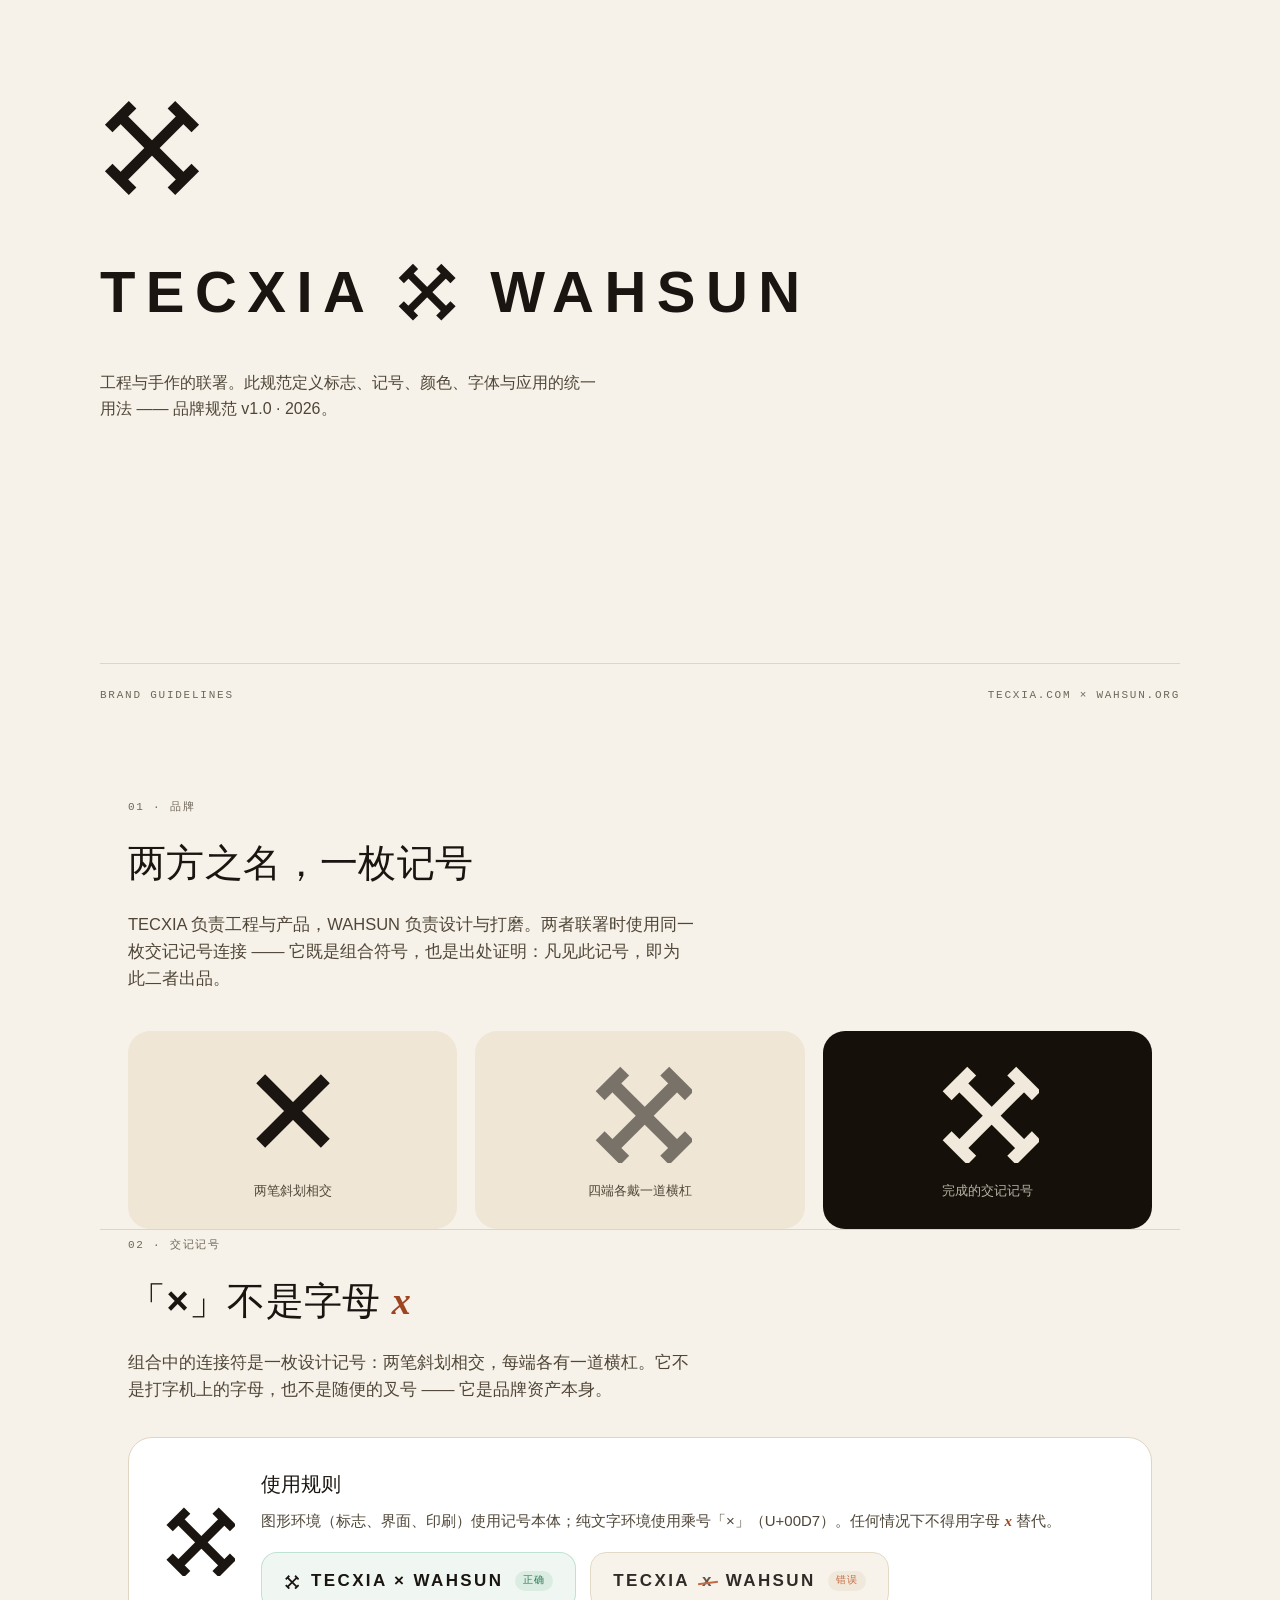
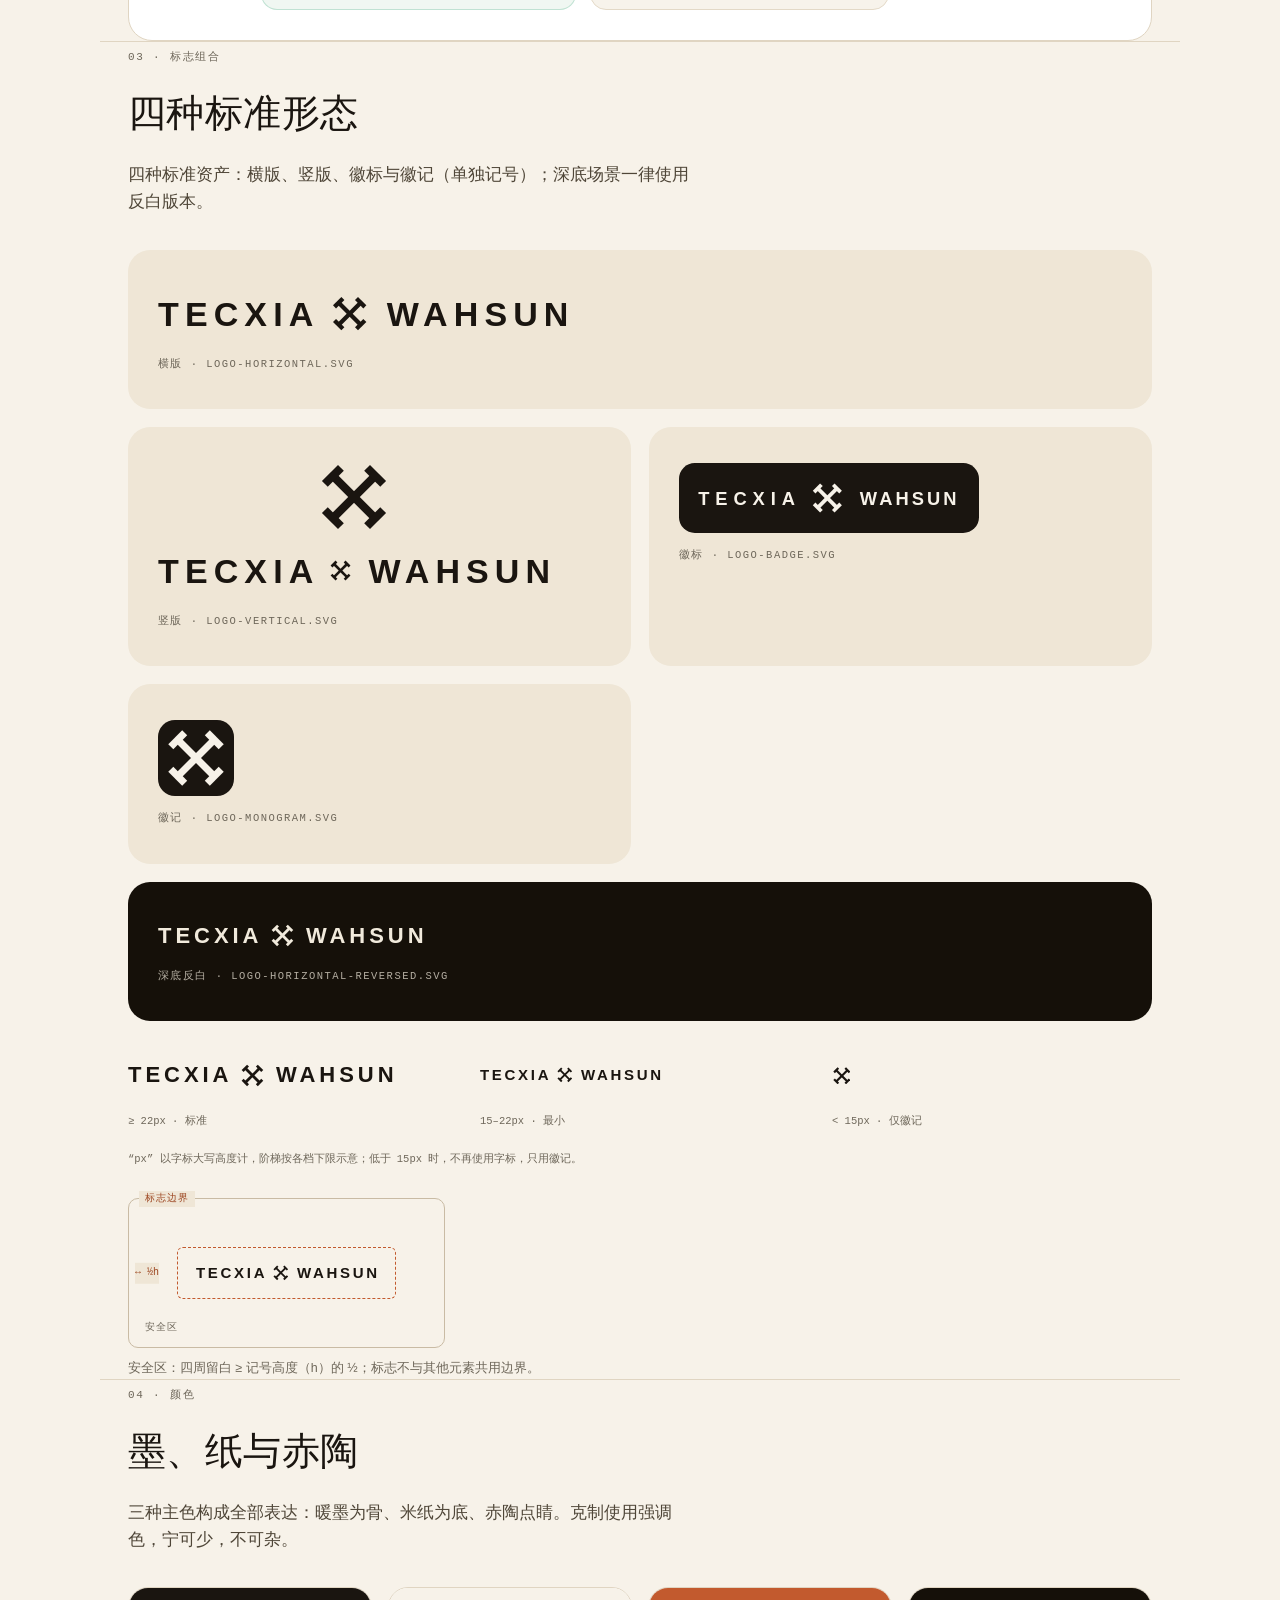
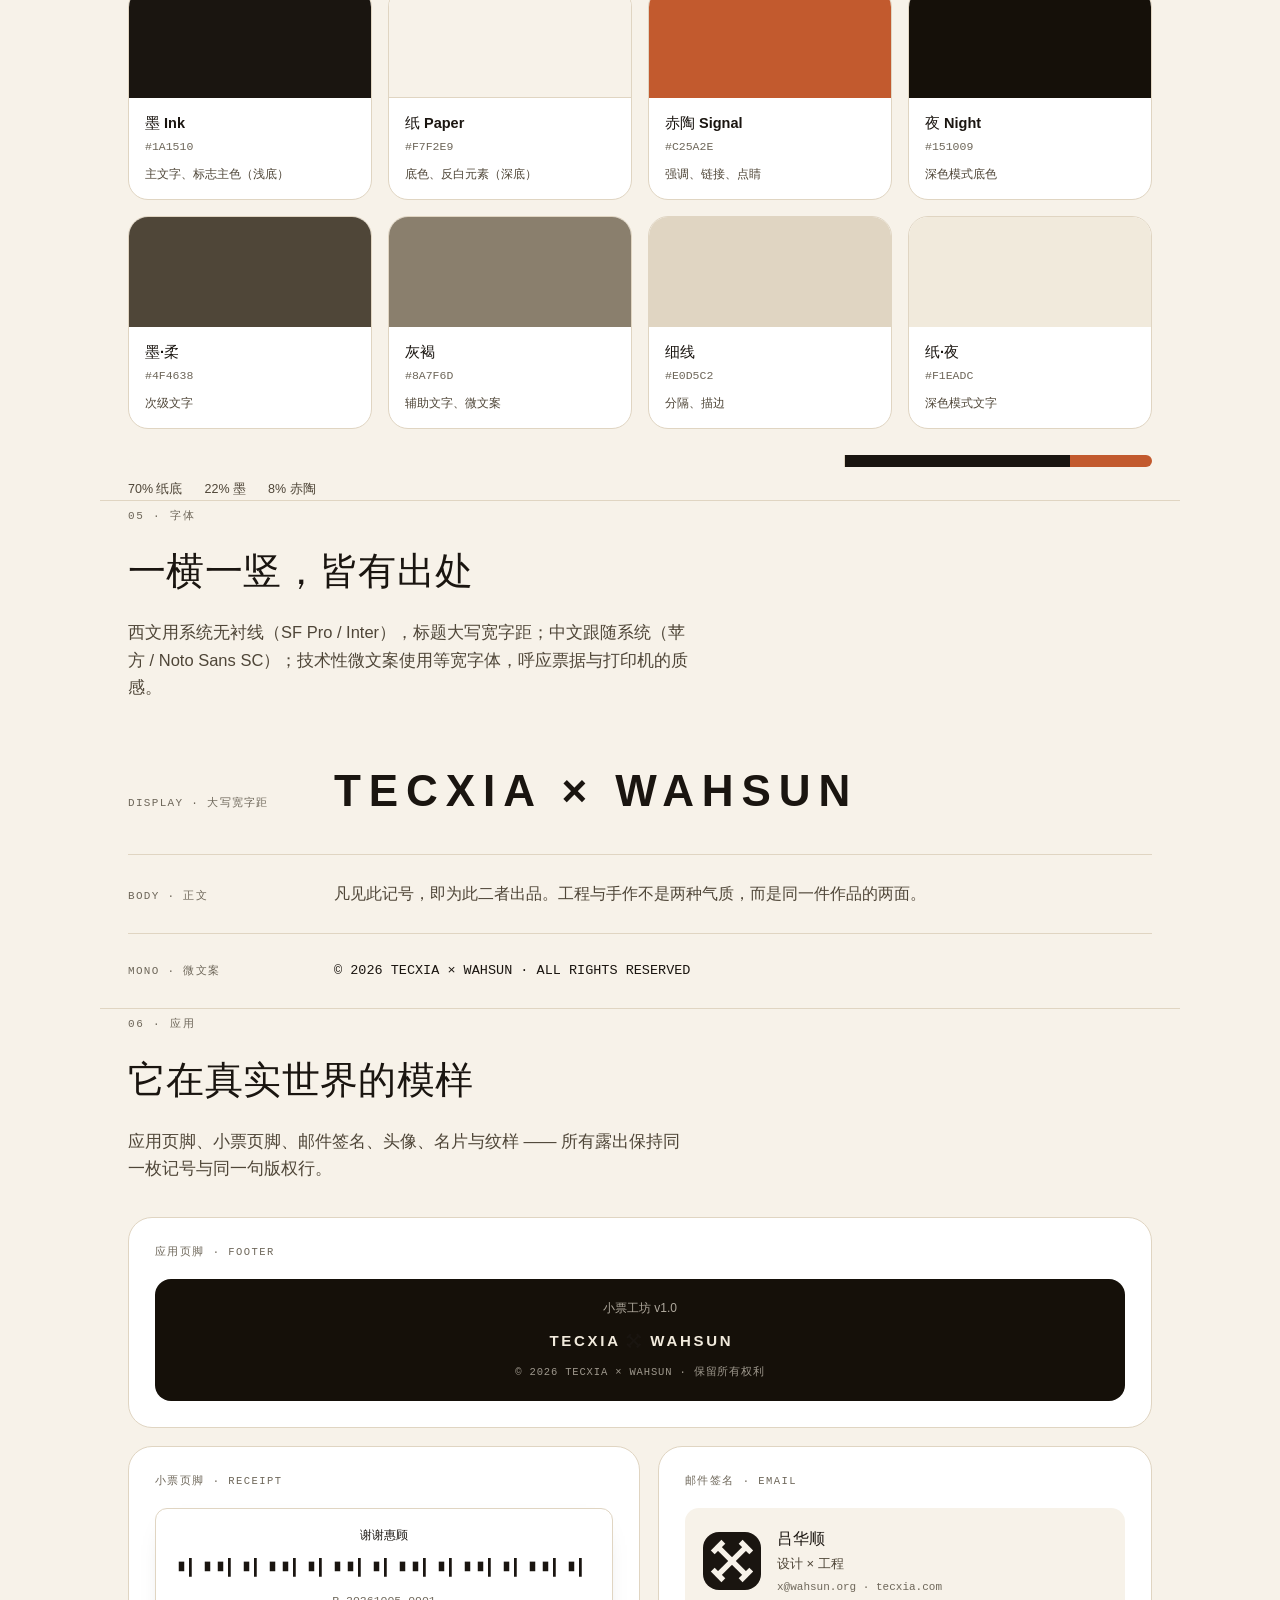
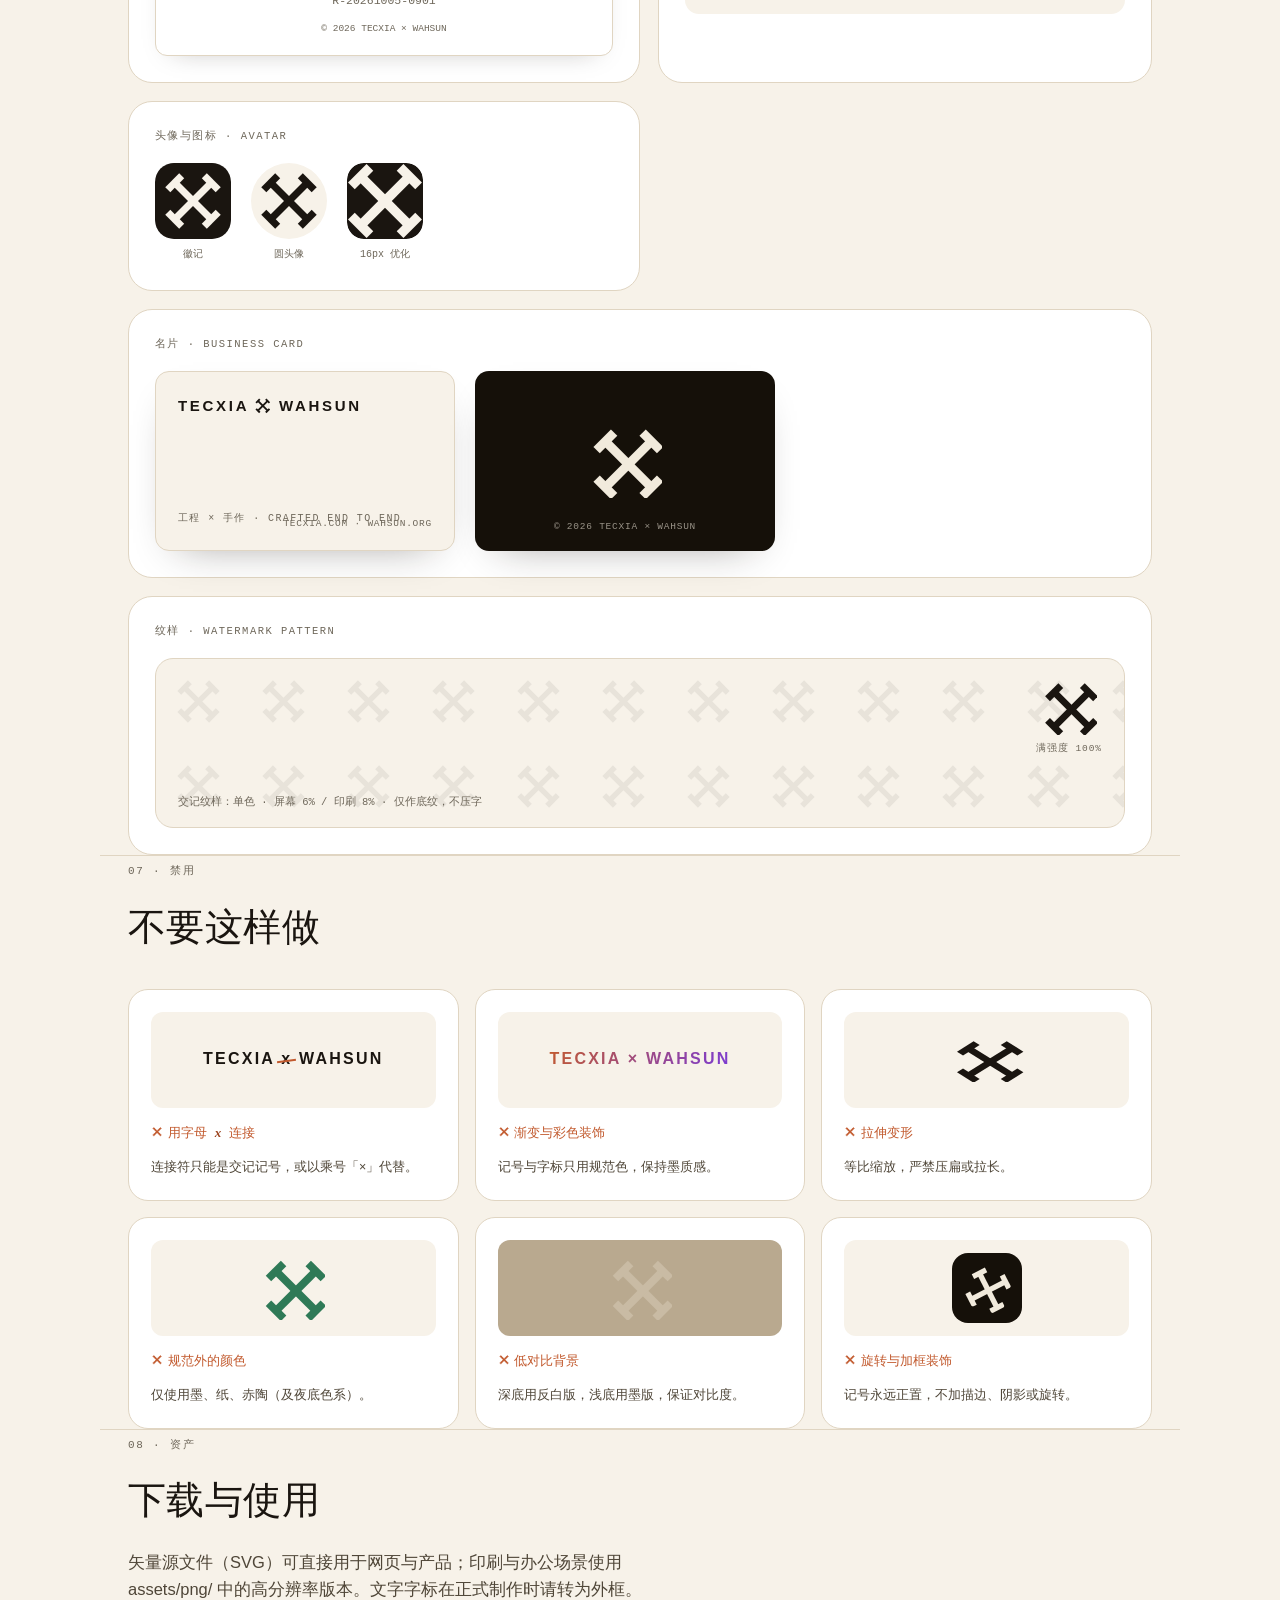
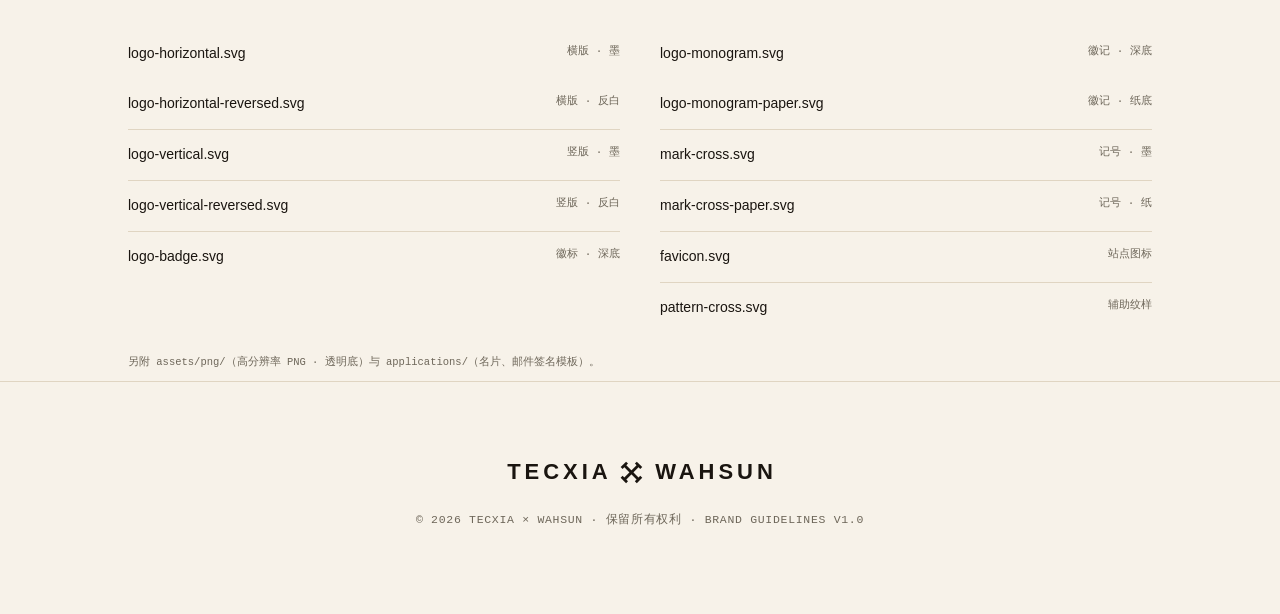
==== index.html @ e8c40dd7 "TECXIA × WAHSUN brand package v1.0: logos, cross-mark glyph, tokens, handbook, applications" ====
<!doctype html>
<html lang="zh-CN">
<head>
<meta charset="utf-8">
<meta name="viewport" content="width=device-width, initial-scale=1">
<title>TECXIA × WAHSUN — 品牌规范</title>
<meta name="description" content="TECXIA × WAHSUN 品牌规范：交记记号、标志组合、颜色、字体与应用。× 是设计记号，不是字母 x。">
<link rel="icon" href="assets/favicon.svg" type="image/svg+xml">
<style>
:root{
  --ink:#1A1510; --ink2:#4F4638; --mut:#6E675A;
  --paper:#F7F2E9; --paper2:#EFE6D6; --line:#E0D5C2;
  --sig:#C25A2E; --sig2:#9C4520;
  --night:#151009; --night2:#241C12; --pon:#F1EADC;
  --sans:-apple-system,'SF Pro Display','PingFang SC','Noto Sans SC','Helvetica Neue',Arial,sans-serif;
  --mono:'SF Mono',ui-monospace,Menlo,'JetBrains Mono',Consolas,monospace;
  --maxw:1080px;
}
*{box-sizing:border-box}
html{scroll-behavior:smooth}
body{
  margin:0;background:var(--paper);color:var(--ink);
  font-family:var(--sans);line-height:1.65;
  -webkit-font-smoothing:antialiased;font-synthesis-weight:none;
}
::selection{background:var(--sig);color:var(--paper)}
.wrap{max-width:var(--maxw);margin:0 auto;padding:0 28px}
.eyebrow{font-family:var(--mono);font-size:11px;letter-spacing:.16em;color:#6E675A;text-transform:uppercase}
h2{font-size:clamp(26px,3.6vw,38px);font-weight:600;letter-spacing:.01em;margin:.35em 0 .25em}
.lead{color:var(--ink2);font-size:16.5px;max-width:62ch}
hr.sep{border:0;border-top:1px solid var(--line);margin:0}
section{padding:88px 0}
section + section{border-top:1px solid var(--line)}

/* 交记记号 */
.tk{display:block;color:var(--ink)}
.tk use{fill:none}

/* 锁定组合（HTML 版） */
.lockup{display:inline-flex;align-items:center;gap:.56em;font-weight:600;white-space:nowrap}
.lockup .w{letter-spacing:.18em;margin-right:-.18em}
.lockup .g{width:1.04em;height:1.04em;flex:none}
.lockup.reverse{color:var(--pon)}
.lockup.sm{font-size:15px}
.lockup.md{font-size:22px}
.lockup.lg{font-size:34px}
.lockup.xl{font-size:clamp(28px,7.6vw,58px)}

/* 顶部 */
header.hero{padding:96px 0 88px;position:relative;overflow:hidden;min-height:88vh;display:flex;flex-direction:column}
.hero-mark{display:block;width:104px;height:104px;color:var(--ink);margin:0 0 44px}
.hero-mark path{stroke-dasharray:150;stroke-dashoffset:150;animation:draw 1.5s cubic-bezier(.6,.05,.2,1) forwards}
.hero-mark path:nth-child(2){animation-delay:.25s}
.hero-mark path:nth-child(3){animation-delay:.6s}
.hero-mark path:nth-child(4){animation-delay:.68s}
.hero-mark path:nth-child(5){animation-delay:.76s}
.hero-mark path:nth-child(6){animation-delay:.84s}
@keyframes draw{to{stroke-dashoffset:0}}
.hero-sub{margin-top:30px;color:var(--ink2);font-size:16px;max-width:56ch}
.hero-meta{margin-top:auto;padding-top:22px;display:flex;justify-content:space-between;gap:26px;flex-wrap:wrap;border-top:1px solid var(--line)}

/* 揭示动效 */
.reveal{opacity:0;transform:translateY(18px);transition:opacity .7s cubic-bezier(.2,.6,.2,1),transform .7s cubic-bezier(.2,.6,.2,1)}
.reveal.in{opacity:1;transform:none}

/* 记号构造 */
.build{display:grid;grid-template-columns:repeat(3,1fr);gap:18px}
.build .cell{background:var(--paper2);border-radius:22px;padding:28px;display:flex;flex-direction:column;gap:18px;align-items:center}
.build .cell .cap{font-size:12.5px;color:var(--ink2);text-align:center}
.build .cell .tk{width:104px;height:104px}
.build small{color:var(--mut)}

.callout{
  margin-top:34px;background:#fff;border:1px solid var(--line);border-radius:24px;
  padding:30px 32px;display:flex;gap:26px;align-items:center;flex-wrap:wrap;
}
.callout .glyph{width:74px;height:74px;flex:none}
.callout h3{margin:0 0 8px;font-size:20px;font-weight:600}
.callout p{margin:0;color:var(--ink2);font-size:15px}
.cmp{display:flex;gap:14px;margin-top:18px;flex-wrap:wrap}
.cmp .card{border:1px solid var(--line);border-radius:16px;padding:14px 22px;font-weight:600;letter-spacing:.14em;font-size:17px;display:flex;align-items:center;gap:12px;background:var(--paper)}
.cmp .ok{border-color:#3FAA7D44;background:#F0F7F2}
.cmp .bad{opacity:.9}
.cmp .bad .strike{color:var(--ink2)}
.cmp .tag{font-family:var(--mono);font-size:10px;letter-spacing:.1em;padding:2px 8px;border-radius:99px;background:var(--paper2);color:var(--ink2)}
.cmp .ok .tag{background:#DBEDE2;color:#2F7A57}
.lx{font-family:Georgia,'Times New Roman',serif;font-style:italic;color:var(--sig2)}

/* 锁定展示 */
.lock-grid{display:grid;grid-template-columns:1fr 1fr;gap:18px}
.lock-grid .demo{border-radius:22px;padding:36px 30px;display:flex;flex-direction:column;gap:14px;align-items:flex-start}
.lock-grid .on-paper{background:var(--paper2)}
.lock-grid .on-night{background:var(--night)}
.lock-grid .on-night .cap{color:var(--pon);opacity:.72}
.lock-grid .cap{font-family:var(--mono);font-size:10.5px;letter-spacing:.14em;text-transform:uppercase;color:#6E675A}
.lock-grid .on-night .tk,.lock-grid .on-night .lockup{color:var(--pon)}
.lock-wide{grid-column:1/-1}
.sizes{display:grid;grid-template-columns:repeat(3,minmax(0,1fr));gap:32px;align-items:start;margin-top:26px}
.sizes .s{display:flex;flex-direction:column;gap:10px;align-items:flex-start}
.sizes .tier{display:flex;align-items:center;height:56px}
.sizes .s small{font-family:var(--mono);font-size:10.5px;color:#6E675A}
.sizes-note{font-family:var(--mono);font-size:10.5px;color:#6E675A;margin-top:20px}
.clear-demo{position:relative;margin-top:30px}
.clear-demo .frame{border:1px solid #C9BBA4;border-radius:10px;padding:48px;display:inline-block;position:relative}
.clear-demo .inner{border:1px dashed var(--sig);border-radius:6px;padding:12px 18px;display:inline-block;position:relative}
.lab-out{position:absolute;bottom:12px;left:16px;font-family:var(--mono);font-size:9.5px;color:#6E675A;letter-spacing:.1em}
.lab-in{position:absolute;top:-8px;left:10px;background:var(--paper2);padding:0 6px;font-family:var(--mono);font-size:9.5px;color:var(--sig2);letter-spacing:.1em}
.dim-h{position:absolute;left:6px;top:50%;transform:translateY(-50%);font-family:var(--mono);font-size:10px;color:var(--sig2);background:var(--paper2);padding:2px 0;letter-spacing:0}
.clear-note{color:#6E675A;font-size:12.5px;margin-top:10px}

/* 颜色 */
.swatches{display:grid;grid-template-columns:repeat(4,1fr);gap:16px;margin-top:8px}
.sw{border-radius:20px;overflow:hidden;border:1px solid var(--line);background:#fff}
.sw .chip{height:110px}
.sw .meta{padding:14px 16px 16px}
.sw .nm{font-weight:600;font-size:14.5px}
.sw .hx{font-family:var(--mono);font-size:11.5px;color:var(--mut);margin-top:2px}
.sw .us{font-size:12px;color:var(--ink2);margin-top:8px;line-height:1.5}
.ratio{display:flex;height:12px;border-radius:99px;overflow:hidden;margin-top:26px}
.ratio i{display:block;height:100%}
.ratio-note{display:flex;gap:22px;margin-top:12px;flex-wrap:wrap;color:var(--ink2);font-size:12.5px}

/* 字体 */
.type-row{display:grid;grid-template-columns:180px 1fr;gap:26px;padding:26px 0;border-top:1px solid var(--line);align-items:baseline}
.type-row:first-of-type{border-top:0}
.type-row .label{font-family:var(--mono);font-size:11px;letter-spacing:.12em;color:var(--mut);text-transform:uppercase}
.type-display{font-size:clamp(26px,4vw,44px);font-weight:600;letter-spacing:.18em;margin-right:-.18em}
.type-body{font-size:16px;color:var(--ink2)}
.type-mono{font-family:var(--mono);font-size:13.5px;color:var(--ink)}

/* 应用 */
.apps{display:grid;grid-template-columns:1fr 1fr;gap:18px}
.app-card{background:#fff;border:1px solid var(--line);border-radius:24px;padding:26px;display:flex;flex-direction:column;gap:18px}
.app-card .cap{font-family:var(--mono);font-size:10.5px;letter-spacing:.14em;color:var(--mut);text-transform:uppercase}
.app-card.wide{grid-column:1/-1}
.app-foot{background:var(--night);border-radius:16px;padding:20px 22px;display:flex;flex-direction:column;gap:10px;align-items:center}
.app-foot .ver{color:var(--pon);opacity:.7;font-size:12px}
.app-foot .cr{color:var(--pon);opacity:.62;font-family:var(--mono);font-size:10.5px;letter-spacing:.08em}
.mini-receipt{background:#fff;border:1px solid var(--line);border-radius:12px;padding:18px 20px;font-family:var(--mono);font-size:11.5px;color:var(--ink);box-shadow:0 10px 26px -18px rgba(26,21,16,.35)}
.mini-receipt .center{text-align:center}
.mini-receipt .bk{margin:12px 0;font-size:22px;letter-spacing:2px;line-height:1;overflow:hidden;white-space:nowrap;color:var(--ink)}
.sig{display:flex;gap:16px;align-items:center;background:var(--paper);border-radius:14px;padding:18px}
.sig .av{width:58px;height:58px;border-radius:16px;overflow:hidden;flex:none}
.sig .nm{font-weight:600}
.sig .role{color:var(--ink2);font-size:13px}
.sig .ct{font-family:var(--mono);font-size:11px;color:var(--mut);margin-top:4px}
.icons-demo{display:flex;gap:20px;align-items:center;flex-wrap:wrap}
.icons-demo .ic{display:flex;flex-direction:column;gap:8px;align-items:center;font-family:var(--mono);font-size:10px;color:var(--mut)}
.icons-demo .sq{width:76px;height:76px;border-radius:19px;overflow:hidden}
.icons-demo .ci{width:76px;height:76px;border-radius:50%;overflow:hidden}
.cards-demo{display:flex;gap:20px;flex-wrap:wrap}
.bcard{width:300px;height:180px;border-radius:14px;position:relative;overflow:hidden;box-shadow:0 16px 40px -24px rgba(26,21,16,.45)}
.bcard .pad{position:absolute;inset:22px}
.bcard.front{background:var(--paper);border:1px solid var(--line)}
.bcard.back{background:var(--night)}
.bcard.back .tk{position:absolute;left:50%;top:50%;width:74px;height:74px;transform:translate(-50%,-50%);color:var(--pon)}
.bcard .tl{font-size:2.5px;color:transparent}
.bcard .tag{position:absolute;left:22px;bottom:18px;font-family:var(--mono);font-size:9.5px;color:var(--mut);letter-spacing:.1em}
.bcard .lnk{position:absolute;right:22px;bottom:18px;font-family:var(--mono);font-size:9.5px;color:var(--mut);letter-spacing:.08em}
.wm{position:relative;border-radius:18px;background:var(--paper);border:1px solid var(--line);height:170px;overflow:hidden}
.wm .pat{position:absolute;inset:0;background-image:url(assets/pattern-cross.svg);background-size:85px 85px;opacity:.9}
.wm .txt{position:absolute;left:22px;bottom:16px;font-family:var(--mono);font-size:10.5px;color:#6E675A}
.wm .big{position:absolute;right:22px;top:20px;display:flex;flex-direction:column;align-items:center;gap:6px}
.wm .big small{font-family:var(--mono);font-size:9.5px;color:#6E675A;letter-spacing:.1em}

/* 禁用 */
.donts{display:grid;grid-template-columns:repeat(3,1fr);gap:16px}
.dont{border:1px solid var(--line);border-radius:20px;background:#fff;padding:22px;display:flex;flex-direction:column;gap:14px}
.dont .demo{height:96px;display:flex;align-items:center;justify-content:center;border-radius:12px;background:var(--paper);overflow:hidden}
.dont .bad{color:var(--sig);font-weight:700;font-size:13px;display:flex;gap:8px;align-items:center}
.dont .why{font-size:12.5px;color:var(--ink2)}
.strike{position:relative;font-weight:600;letter-spacing:.14em}
.strike::after{content:"";position:absolute;left:-4px;right:-4px;top:54%;height:2px;background:var(--sig);transform:rotate(-7deg)}
.grad{background:linear-gradient(120deg,#C25A2E,#7A3BD6);-webkit-background-clip:text;background-clip:text;color:transparent}
.squish{transform:scaleX(1.6)}
.spinner-demo{width:70px;height:70px;display:flex;align-items:center;justify-content:center;border-radius:16px;background:var(--night)}
.spinner-demo .tk{color:var(--pon);width:44px;height:44px;transform:rotate(18deg)}

/* 资产 */
.assets{display:grid;grid-template-columns:1fr 1fr;gap:0 40px}
.asset-row{display:flex;justify-content:space-between;gap:16px;padding:13px 0;border-top:1px solid var(--line);font-size:14px}
.asset-row:first-child,.asset-row:nth-child(2){border-top:0}
.asset-row a{color:var(--ink);text-decoration:none;border-bottom:1px solid transparent;font-weight:500}
.asset-row a:hover{border-bottom-color:var(--sig);color:var(--sig2)}
.asset-row .sz{font-family:var(--mono);font-size:11px;color:var(--mut)}

/* 页脚 */
footer{padding:72px 0 84px;border-top:1px solid var(--line)}
.foot-inner{display:flex;flex-direction:column;gap:20px;align-items:center;text-align:center}
.foot-cr{font-family:var(--mono);font-size:11.5px;color:var(--mut);letter-spacing:.06em}

@media (max-width:860px){
  .build,.lock-grid,.swatches,.apps,.donts,.assets{grid-template-columns:1fr 1fr}
  .swatches{grid-template-columns:1fr 1fr}
  section{padding:64px 0}
}
@media (max-width:600px){
  .build,.lock-grid,.apps,.donts,.assets,.swatches,.sizes{grid-template-columns:1fr}
  .lock-wide{grid-column:auto}
  .app-card.wide{grid-column:auto}
  .type-row{grid-template-columns:1fr;gap:8px}
  .wrap{padding:0 20px}
  .sizes{gap:26px}
  .hero-mark{width:76px;height:76px;margin:0 0 32px}
}
</style>
</head>
<body>

<!-- 记号定义 -->
<svg width="0" height="0" style="position:absolute" aria-hidden="true">
  <symbol id="tk" viewBox="-6 -6 132 132">
    <g fill="none" stroke="currentColor" stroke-width="16" stroke-linecap="butt">
      <path d="M19 19 L101 101"/><path d="M101 19 L19 101"/>
      <path d="M3.4 34.6 L34.6 3.4"/><path d="M85.4 3.4 L116.6 34.6"/>
      <path d="M3.4 85.4 L34.6 116.6"/><path d="M85.4 116.6 L116.6 85.4"/>
    </g>
  </symbol>
</svg>

<main>

<!-- 封面 -->
<header class="hero wrap">
  <svg class="hero-mark" viewBox="-8 -8 136 136" aria-hidden="true">
    <g fill="none" stroke="currentColor" stroke-width="14" stroke-linecap="butt">
      <path d="M19 19 L101 101"/><path d="M101 19 L19 101"/>
      <path d="M3.4 34.6 L34.6 3.4"/><path d="M85.4 3.4 L116.6 34.6"/>
      <path d="M3.4 85.4 L34.6 116.6"/><path d="M85.4 116.6 L116.6 85.4"/>
    </g>
  </svg>
  <span class="lockup xl"><span class="w">TECXIA</span><svg class="tk g"><use href="#tk"/></svg><span class="w">WAHSUN</span></span>
  <p class="hero-sub">工程与手作的联署。此规范定义标志、记号、颜色、字体与应用的统一用法 —— 品牌规范 v1.0 · 2026。</p>
  <div class="hero-meta">
    <span class="eyebrow">Brand Guidelines</span>
    <span class="eyebrow">TECXIA.COM × WAHSUN.ORG</span>
  </div>
</header>

<!-- 01 品牌 -->
<section class="wrap" id="brand">
  <div class="reveal">
    <span class="eyebrow">01 · 品牌</span>
    <h2>两方之名，一枚记号</h2>
    <p class="lead">TECXIA 负责工程与产品，WAHSUN 负责设计与打磨。两者联署时使用同一枚交记记号连接 —— 它既是组合符号，也是出处证明：凡见此记号，即为此二者出品。</p>
  </div>
  <div class="build reveal" style="margin-top:38px">
    <div class="cell">
      <svg class="tk" viewBox="-6 -6 132 132"><path d="M19 19 L101 101 M101 19 L19 101" stroke="currentColor" stroke-width="16" fill="none" stroke-linecap="butt"/></svg>
      <span class="cap">两笔斜划相交</span>
    </div>
    <div class="cell">
      <svg class="tk" viewBox="-6 -6 132 132" style="opacity:.55"><use href="#tk"/></svg>
      <span class="cap">四端各戴一道横杠</span>
    </div>
    <div class="cell" style="background:var(--night)">
      <svg class="tk" viewBox="-6 -6 132 132" style="color:var(--pon)"><use href="#tk"/></svg>
      <span class="cap" style="color:var(--pon);opacity:.75">完成的交记记号</span>
    </div>
  </div>
</section>

<!-- 02 记号规则 -->
<section class="wrap" id="mark">
  <div class="reveal">
    <span class="eyebrow">02 · 交记记号</span>
    <h2>「×」不是字母 <i class="lx">x</i></h2>
    <p class="lead">组合中的连接符是一枚设计记号：两笔斜划相交，每端各有一道横杠。它不是打字机上的字母，也不是随便的叉号 —— 它是品牌资产本身。</p>
    <div class="callout">
      <svg class="tk glyph" viewBox="-6 -6 132 132"><use href="#tk"/></svg>
      <div style="flex:1;min-width:260px">
        <h3>使用规则</h3>
        <p>图形环境（标志、界面、印刷）使用记号本体；纯文字环境使用乘号「×」（U+00D7）。<b>任何情况下不得用字母 <i class="lx">x</i> 替代。</b></p>
        <div class="cmp">
          <span class="card ok"><svg class="tk" style="width:15px;height:15px" viewBox="-6 -6 132 132"><use href="#tk"/></svg>TECXIA × WAHSUN <span class="tag">正确</span></span>
          <span class="card bad">TECXIA <b class="strike">x</b> WAHSUN <span class="tag" style="color:var(--sig)">错误</span></span>
        </div>
      </div>
    </div>
  </div>
</section>

<!-- 03 标志组合 -->
<section class="wrap" id="lockups">
  <div class="reveal">
    <span class="eyebrow">03 · 标志组合</span>
    <h2>四种标准形态</h2>
    <p class="lead">四种标准资产：横版、竖版、徽标与徽记（单独记号）；深底场景一律使用反白版本。</p>
  </div>
  <div class="lock-grid reveal" style="margin-top:34px">
    <div class="demo on-paper lock-wide">
      <span class="lockup lg"><span class="w">TECXIA</span><svg class="tk g"><use href="#tk"/></svg><span class="w">WAHSUN</span></span>
      <span class="cap">横版 · logo-horizontal.svg</span>
    </div>
    <div class="demo on-paper">
      <span class="lockup lg" style="flex-direction:column;gap:.35em">
        <svg class="tk g" style="font-size:34px;width:2em;height:2em"><use href="#tk"/></svg>
        <span style="display:inline-flex;align-items:center;gap:.5em"><span class="w">TECXIA</span><svg class="tk g" style="width:.62em;height:.62em"><use href="#tk"/></svg><span class="w">WAHSUN</span></span>
      </span>
      <span class="cap">竖版 · logo-vertical.svg</span>
    </div>
    <div class="demo on-paper">
      <img src="assets/logo-badge.svg" alt="徽标" style="width:100%;max-width:300px;display:block">
      <span class="cap">徽标 · logo-badge.svg</span>
    </div>
    <div class="demo on-paper">
      <img src="assets/logo-monogram.svg" alt="徽记" style="width:76px;height:76px;display:block">
      <span class="cap">徽记 · logo-monogram.svg</span>
    </div>
    <div class="demo on-night lock-wide">
      <span class="lockup md reverse"><span class="w">TECXIA</span><svg class="tk g"><use href="#tk"/></svg><span class="w">WAHSUN</span></span>
      <span class="cap">深底反白 · logo-horizontal-reversed.svg</span>
    </div>
  </div>

  <div class="sizes reveal">
    <div class="s"><span class="tier"><span class="lockup md"><span class="w">TECXIA</span><svg class="tk g"><use href="#tk"/></svg><span class="w">WAHSUN</span></span></span><small>≥ 22px · 标准</small></div>
    <div class="s"><span class="tier"><span class="lockup sm"><span class="w">TECXIA</span><svg class="tk g"><use href="#tk"/></svg><span class="w">WAHSUN</span></span></span><small>15–22px · 最小</small></div>
    <div class="s"><span class="tier"><svg class="tk" style="width:18px;height:18px" viewBox="-6 -6 132 132"><use href="#tk"/></svg></span><small>&lt; 15px · 仅徽记</small></div>
  </div>
  <p class="sizes-note reveal">“px” 以字标大写高度计，阶梯按各档下限示意；低于 15px 时，不再使用字标，只用徽记。</p>
  <div class="clear-demo reveal">
    <div class="frame">
      <span class="lab-out">安全区</span>
      <span class="lab-in">标志边界</span>
      <span class="dim-h">↔ ½h</span>
      <div class="inner">
        <span class="lockup sm"><span class="w">TECXIA</span><svg class="tk g"><use href="#tk"/></svg><span class="w">WAHSUN</span></span>
      </div>
    </div>
    <div class="clear-note">安全区：四周留白 ≥ 记号高度（h）的 ½；标志不与其他元素共用边界。</div>
  </div>
</section>

<!-- 04 颜色 -->
<section class="wrap" id="colors">
  <div class="reveal">
    <span class="eyebrow">04 · 颜色</span>
    <h2>墨、纸与赤陶</h2>
    <p class="lead">三种主色构成全部表达：暖墨为骨、米纸为底、赤陶点睛。克制使用强调色，宁可少，不可杂。</p>
  </div>
  <div class="swatches reveal" style="margin-top:34px">
    <div class="sw"><div class="chip" style="background:#1A1510"></div><div class="meta"><div class="nm">墨 Ink</div><div class="hx">#1A1510</div><div class="us">主文字、标志主色（浅底）</div></div></div>
    <div class="sw"><div class="chip" style="background:#F7F2E9;border-bottom:1px solid var(--line)"></div><div class="meta"><div class="nm">纸 Paper</div><div class="hx">#F7F2E9</div><div class="us">底色、反白元素（深底）</div></div></div>
    <div class="sw"><div class="chip" style="background:#C25A2E"></div><div class="meta"><div class="nm">赤陶 Signal</div><div class="hx">#C25A2E</div><div class="us">强调、链接、点睛</div></div></div>
    <div class="sw"><div class="chip" style="background:#151009"></div><div class="meta"><div class="nm">夜 Night</div><div class="hx">#151009</div><div class="us">深色模式底色</div></div></div>
    <div class="sw"><div class="chip" style="background:#4F4638"></div><div class="meta"><div class="nm">墨·柔</div><div class="hx">#4F4638</div><div class="us">次级文字</div></div></div>
    <div class="sw"><div class="chip" style="background:#8A7F6D"></div><div class="meta"><div class="nm">灰褐</div><div class="hx">#8A7F6D</div><div class="us">辅助文字、微文案</div></div></div>
    <div class="sw"><div class="chip" style="background:#E0D5C2"></div><div class="meta"><div class="nm">细线</div><div class="hx">#E0D5C2</div><div class="us">分隔、描边</div></div></div>
    <div class="sw"><div class="chip" style="background:#F1EADC"></div><div class="meta"><div class="nm">纸·夜</div><div class="hx">#F1EADC</div><div class="us">深色模式文字</div></div></div>
  </div>
  <div class="ratio reveal">
    <i style="flex:70;background:#F7F2E9;border-right:1px solid var(--line)"></i>
    <i style="flex:22;background:#1A1510"></i>
    <i style="flex:8;background:#C25A2E"></i>
  </div>
  <div class="ratio-note reveal"><span>70% 纸底</span><span>22% 墨</span><span>8% 赤陶</span></div>
</section>

<!-- 05 字体 -->
<section class="wrap" id="type">
  <div class="reveal">
    <span class="eyebrow">05 · 字体</span>
    <h2>一横一竖，皆有出处</h2>
    <p class="lead">西文用系统无衬线（SF Pro / Inter），标题大写宽字距；中文跟随系统（苹方 / Noto Sans SC）；技术性微文案使用等宽字体，呼应票据与打印机的质感。</p>
  </div>
  <div class="reveal" style="margin-top:28px">
    <div class="type-row">
      <span class="label">Display · 大写宽字距</span>
      <span class="type-display">TECXIA × WAHSUN</span>
    </div>
    <div class="type-row">
      <span class="label">Body · 正文</span>
      <span class="type-body">凡见此记号，即为此二者出品。工程与手作不是两种气质，而是同一件作品的两面。</span>
    </div>
    <div class="type-row">
      <span class="label">Mono · 微文案</span>
      <span class="type-mono">© 2026 TECXIA × WAHSUN · ALL RIGHTS RESERVED</span>
    </div>
  </div>
</section>

<!-- 06 应用 -->
<section class="wrap" id="apps">
  <div class="reveal">
    <span class="eyebrow">06 · 应用</span>
    <h2>它在真实世界的模样</h2>
    <p class="lead">应用页脚、小票页脚、邮件签名、头像、名片与纹样 —— 所有露出保持同一枚记号与同一句版权行。</p>
  </div>
  <div class="apps reveal" style="margin-top:34px">
    <div class="app-card wide">
      <span class="cap">应用页脚 · footer</span>
      <div class="app-foot">
        <span class="ver">小票工坊 v1.0</span>
        <span class="lockup sm reverse"><span class="w">TECXIA</span><svg class="tk g"><use href="#tk"/></svg><span class="w">WAHSUN</span></span>
        <span class="cr">© 2026 TECXIA × WAHSUN · 保留所有权利</span>
      </div>
    </div>
    <div class="app-card">
      <span class="cap">小票页脚 · receipt</span>
      <div class="mini-receipt">
        <div class="center">谢谢惠顾</div>
        <div class="bk">▮▎▮▮▎▮▎▮▮▎▮▎▮▮▎▮▎▮▮▎▮▎▮▮▎▮▎▮▮▎▮▎</div>
        <div class="center" style="color:var(--mut)">R-20261005-0901</div>
        <div class="center" style="margin-top:10px;font-size:9.5px;color:var(--mut)">© 2026 TECXIA × WAHSUN</div>
      </div>
    </div>
    <div class="app-card">
      <span class="cap">邮件签名 · email</span>
      <div class="sig">
        <span class="av"><svg viewBox="0 0 512 512" style="width:100%;height:100%"><rect width="512" height="512" fill="#1A1510"/><g transform="translate(76,76) scale(3)" stroke="#F7F2E9" stroke-width="16" fill="none" stroke-linecap="butt"><path d="M19 19 L101 101"/><path d="M101 19 L19 101"/><path d="M3.4 34.6 L34.6 3.4"/><path d="M85.4 3.4 L116.6 34.6"/><path d="M3.4 85.4 L34.6 116.6"/><path d="M85.4 116.6 L116.6 85.4"/></g></svg></span>
        <div>
          <div class="nm">吕华顺</div>
          <div class="role">设计 × 工程</div>
          <div class="ct">x@wahsun.org · tecxia.com</div>
        </div>
      </div>
    </div>
    <div class="app-card">
      <span class="cap">头像与图标 · avatar</span>
      <div class="icons-demo">
        <span class="ic"><span class="sq"><svg viewBox="0 0 512 512" style="width:100%;height:100%"><rect width="512" height="512" rx="114" fill="#1A1510"/><g transform="translate(76,76) scale(3)" stroke="#F7F2E9" stroke-width="16" fill="none" stroke-linecap="butt"><path d="M19 19 L101 101"/><path d="M101 19 L19 101"/><path d="M3.4 34.6 L34.6 3.4"/><path d="M85.4 3.4 L116.6 34.6"/><path d="M3.4 85.4 L34.6 116.6"/><path d="M85.4 116.6 L116.6 85.4"/></g></svg></span>徽记</span>
        <span class="ic"><span class="ci"><svg viewBox="0 0 512 512" style="width:100%;height:100%"><rect width="512" height="512" fill="#F7F2E9"/><g transform="translate(76,76) scale(3)" stroke="#1A1510" stroke-width="16" fill="none" stroke-linecap="butt"><path d="M19 19 L101 101"/><path d="M101 19 L19 101"/><path d="M3.4 34.6 L34.6 3.4"/><path d="M85.4 3.4 L116.6 34.6"/><path d="M3.4 85.4 L34.6 116.6"/><path d="M85.4 116.6 L116.6 85.4"/></g></svg></span>圆头像</span>
        <span class="ic"><span class="sq" style="border-radius:17px"><svg viewBox="0 0 64 64" style="width:100%;height:100%"><rect width="64" height="64" rx="14" fill="#1A1510"/><g transform="translate(2,2) scale(0.5)" stroke="#F7F2E9" stroke-width="16" stroke-linecap="butt" fill="none"><path d="M19 19 L101 101"/><path d="M101 19 L19 101"/><path d="M3.4 34.6 L34.6 3.4"/><path d="M85.4 3.4 L116.6 34.6"/><path d="M3.4 85.4 L34.6 116.6"/><path d="M85.4 116.6 L116.6 85.4"/></g></svg></span>16px 优化</span>
      </div>
    </div>
    <div class="app-card wide">
      <span class="cap">名片 · business card</span>
      <div class="cards-demo">
        <div class="bcard front">
          <div class="pad" style="display:flex;flex-direction:column;justify-content:space-between">
            <span class="lockup sm"><span class="w">TECXIA</span><svg class="tk g"><use href="#tk"/></svg><span class="w">WAHSUN</span></span>
            <span style="font-family:var(--mono);font-size:10px;color:var(--mut);letter-spacing:.14em">工程 × 手作 · CRAFTED END TO END</span>
          </div>
          <span class="lnk">TECXIA.COM · WAHSUN.ORG</span>
        </div>
        <div class="bcard back">
          <svg class="tk" viewBox="-6 -6 132 132"><use href="#tk"/></svg>
          <span class="lnk" style="color:#F1EADC;opacity:.6;right:auto;left:50%;transform:translateX(-50%);bottom:16px">© 2026 TECXIA × WAHSUN</span>
        </div>
      </div>
    </div>
    <div class="app-card wide">
      <span class="cap">纹样 · watermark pattern</span>
      <div class="wm">
        <div class="pat"></div>
        <div class="big"><svg class="tk" style="width:56px;height:56px" viewBox="-6 -6 132 132"><use href="#tk"/></svg><small>满强度 100%</small></div>
        <span class="txt">交记纹样：单色 · 屏幕 6% / 印刷 8% · 仅作底纹，不压字</span>
      </div>
    </div>
  </div>
</section>

<!-- 07 禁用 -->
<section class="wrap" id="donts">
  <div class="reveal">
    <span class="eyebrow">07 · 禁用</span>
    <h2>不要这样做</h2>
  </div>
  <div class="donts reveal" style="margin-top:30px">
    <div class="dont">
      <div class="demo"><span style="font-size:16px;font-weight:600;letter-spacing:.14em">TECXIA <b class="strike">x</b> WAHSUN</span></div>
      <span class="bad">✕ 用字母 <i class="lx">x</i> 连接</span>
      <span class="why">连接符只能是交记记号，或以乘号「×」代替。</span>
    </div>
    <div class="dont">
      <div class="demo"><span class="grad" style="font-size:16px;font-weight:600;letter-spacing:.14em">TECXIA × WAHSUN</span></div>
      <span class="bad">✕ 渐变与彩色装饰</span>
      <span class="why">记号与字标只用规范色，保持墨质感。</span>
    </div>
    <div class="dont">
      <div class="demo"><span class="squish" style="display:inline-block"><svg class="tk" style="width:64px;height:44px" viewBox="-6 -6 132 132"><use href="#tk"/></svg></span></div>
      <span class="bad">✕ 拉伸变形</span>
      <span class="why">等比缩放，严禁压扁或拉长。</span>
    </div>
    <div class="dont">
      <div class="demo"><svg class="tk" style="width:64px;height:64px;color:#2F7A57" viewBox="-6 -6 132 132"><use href="#tk"/></svg></div>
      <span class="bad">✕ 规范外的颜色</span>
      <span class="why">仅使用墨、纸、赤陶（及夜底色系）。</span>
    </div>
    <div class="dont">
      <div class="demo" style="background:#B9A98F"><svg class="tk" style="width:64px;height:64px;color:#C9BBA4" viewBox="-6 -6 132 132"><use href="#tk"/></svg></div>
      <span class="bad">✕ 低对比背景</span>
      <span class="why">深底用反白版，浅底用墨版，保证对比度。</span>
    </div>
    <div class="dont">
      <div class="demo"><span class="spinner-demo"><svg class="tk" viewBox="-6 -6 132 132"><use href="#tk"/></svg></span></div>
      <span class="bad">✕ 旋转与加框装饰</span>
      <span class="why">记号永远正置，不加描边、阴影或旋转。</span>
    </div>
  </div>
</section>

<!-- 08 资产 -->
<section class="wrap" id="assets">
  <div class="reveal">
    <span class="eyebrow">08 · 资产</span>
    <h2>下载与使用</h2>
    <p class="lead">矢量源文件（SVG）可直接用于网页与产品；印刷与办公场景使用 assets/png/ 中的高分辨率版本。文字字标在正式制作时请转为外框。</p>
  </div>
  <div class="assets reveal" style="margin-top:26px">
    <div>
      <div class="asset-row"><a href="assets/logo-horizontal.svg">logo-horizontal.svg</a><span class="sz">横版 · 墨</span></div>
      <div class="asset-row"><a href="assets/logo-horizontal-reversed.svg">logo-horizontal-reversed.svg</a><span class="sz">横版 · 反白</span></div>
      <div class="asset-row"><a href="assets/logo-vertical.svg">logo-vertical.svg</a><span class="sz">竖版 · 墨</span></div>
      <div class="asset-row"><a href="assets/logo-vertical-reversed.svg">logo-vertical-reversed.svg</a><span class="sz">竖版 · 反白</span></div>
      <div class="asset-row"><a href="assets/logo-badge.svg">logo-badge.svg</a><span class="sz">徽标 · 深底</span></div>
    </div>
    <div>
      <div class="asset-row"><a href="assets/logo-monogram.svg">logo-monogram.svg</a><span class="sz">徽记 · 深底</span></div>
      <div class="asset-row"><a href="assets/logo-monogram-paper.svg">logo-monogram-paper.svg</a><span class="sz">徽记 · 纸底</span></div>
      <div class="asset-row"><a href="assets/mark-cross.svg">mark-cross.svg</a><span class="sz">记号 · 墨</span></div>
      <div class="asset-row"><a href="assets/mark-cross-paper.svg">mark-cross-paper.svg</a><span class="sz">记号 · 纸</span></div>
      <div class="asset-row"><a href="assets/favicon.svg">favicon.svg</a><span class="sz">站点图标</span></div>
      <div class="asset-row"><a href="assets/pattern-cross.svg">pattern-cross.svg</a><span class="sz">辅助纹样</span></div>
    </div>
  </div>
  <p class="sizes-note reveal">另附 assets/png/（高分辨率 PNG · 透明底）与 applications/（名片、邮件签名模板）。</p>
</section>

</main>

<footer>
  <div class="wrap foot-inner">
    <span class="lockup md"><span class="w">TECXIA</span><svg class="tk g"><use href="#tk"/></svg><span class="w">WAHSUN</span></span>
    <span class="foot-cr">© 2026 TECXIA × WAHSUN · 保留所有权利 · BRAND GUIDELINES V1.0</span>
  </div>
</footer>

<script>
  const io = new IntersectionObserver((es) => {
    for (const e of es) if (e.isIntersecting) { e.target.classList.add('in'); io.unobserve(e.target); }
  }, { rootMargin: '0px 0px -8% 0px', threshold: 0.06 });
  document.querySelectorAll('.reveal').forEach((el) => io.observe(el));
</script>
</body>
</html>
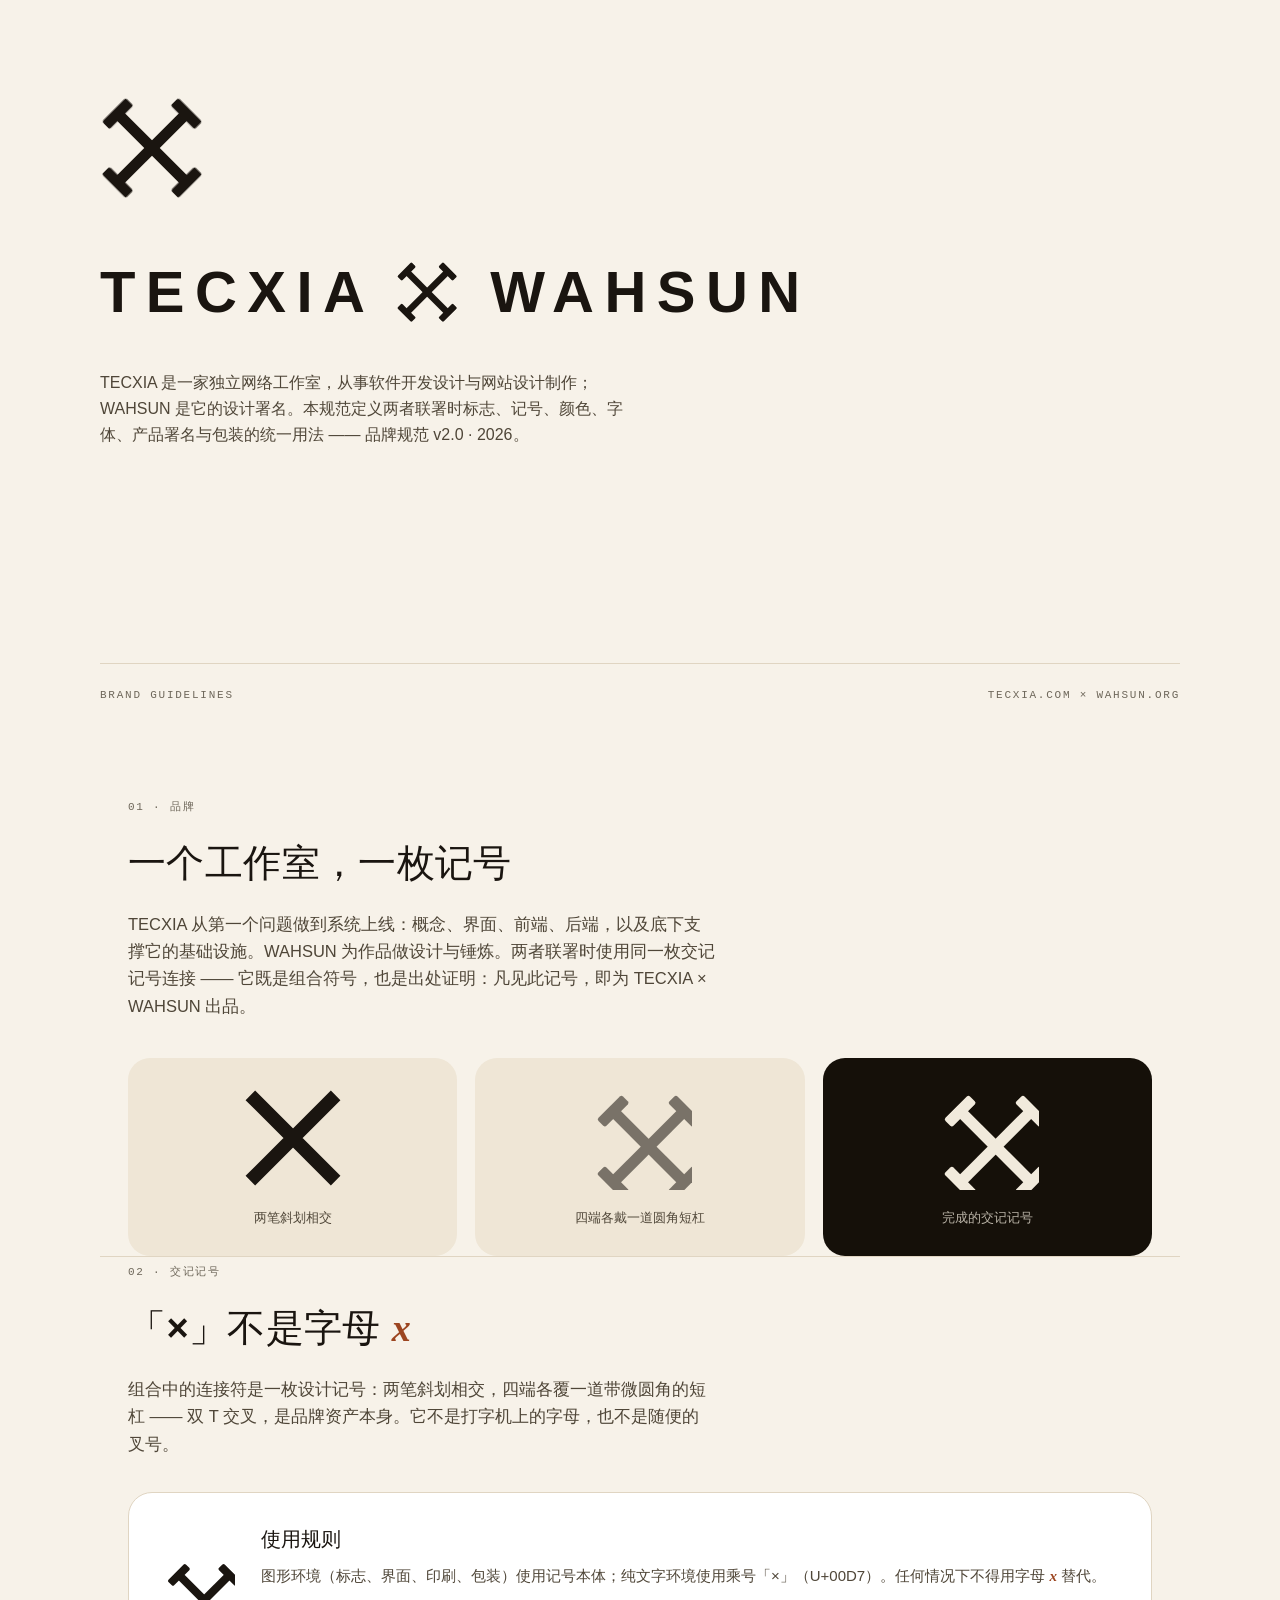
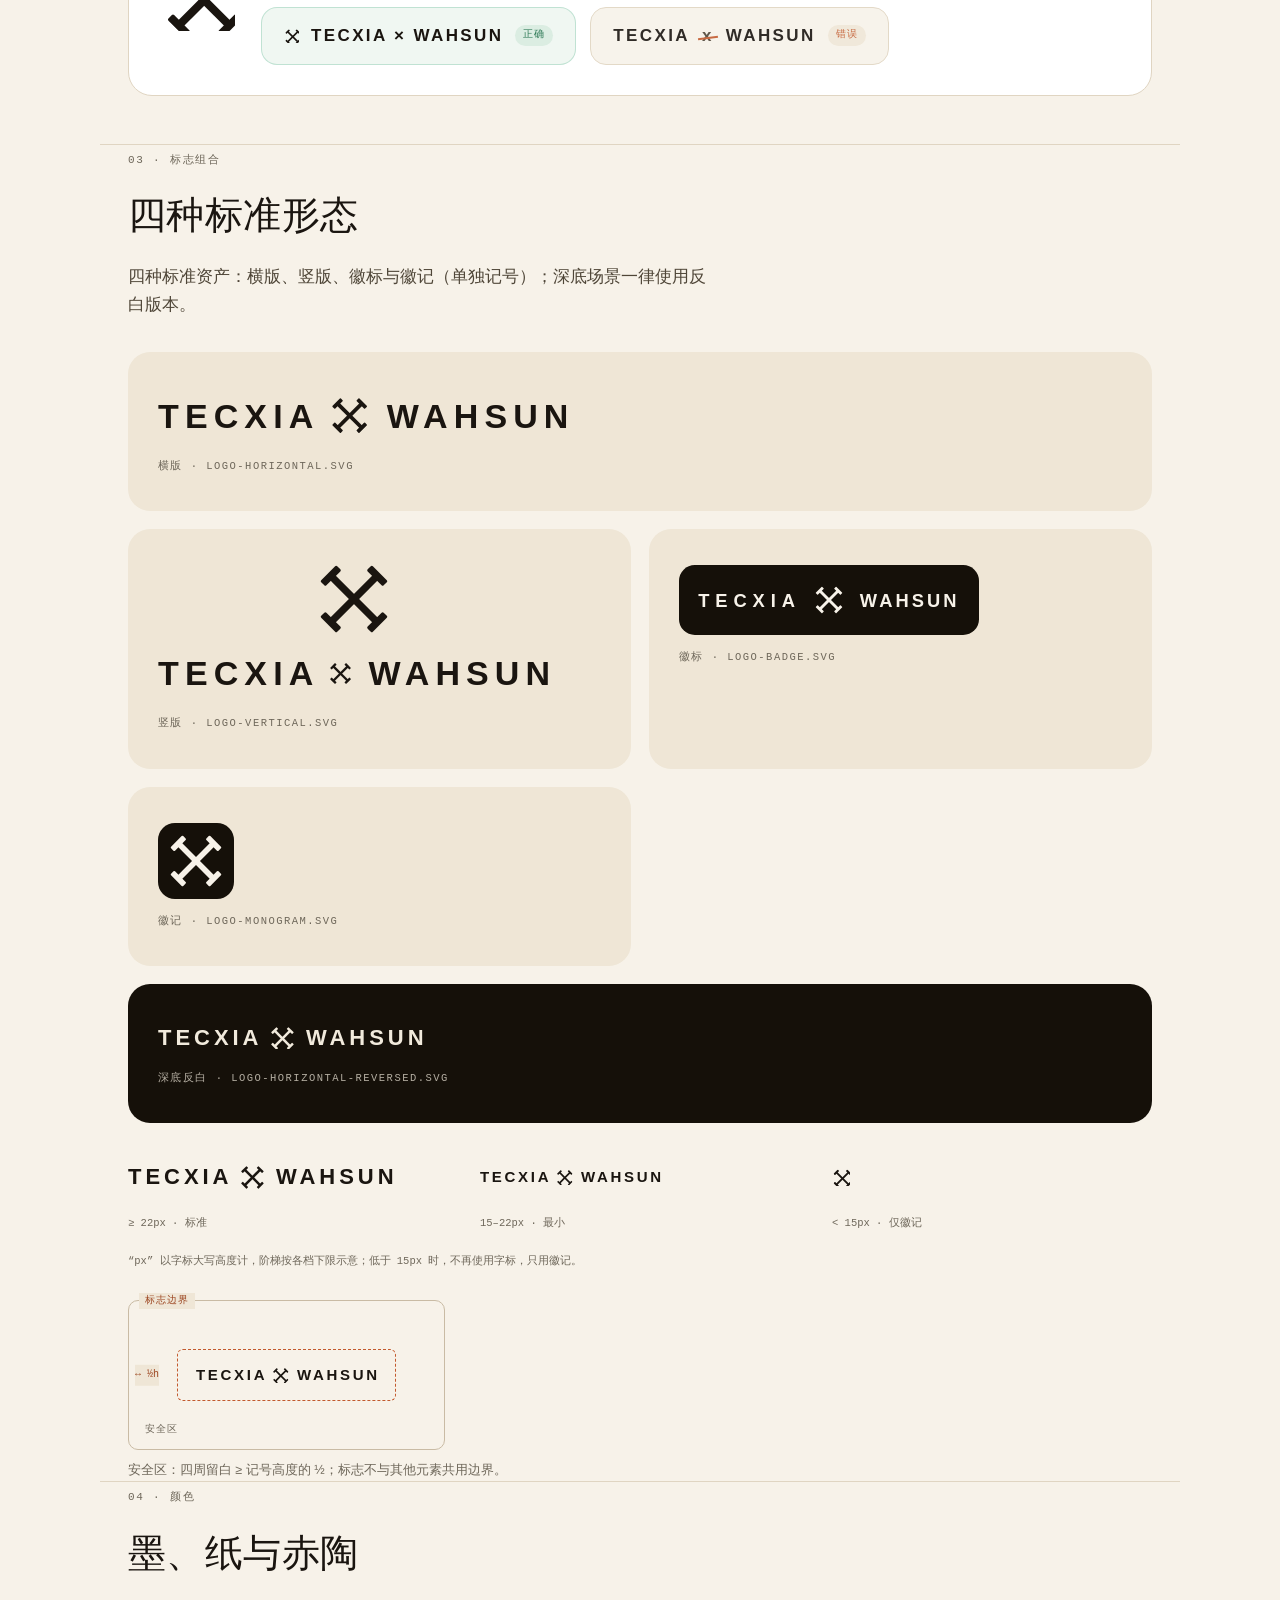
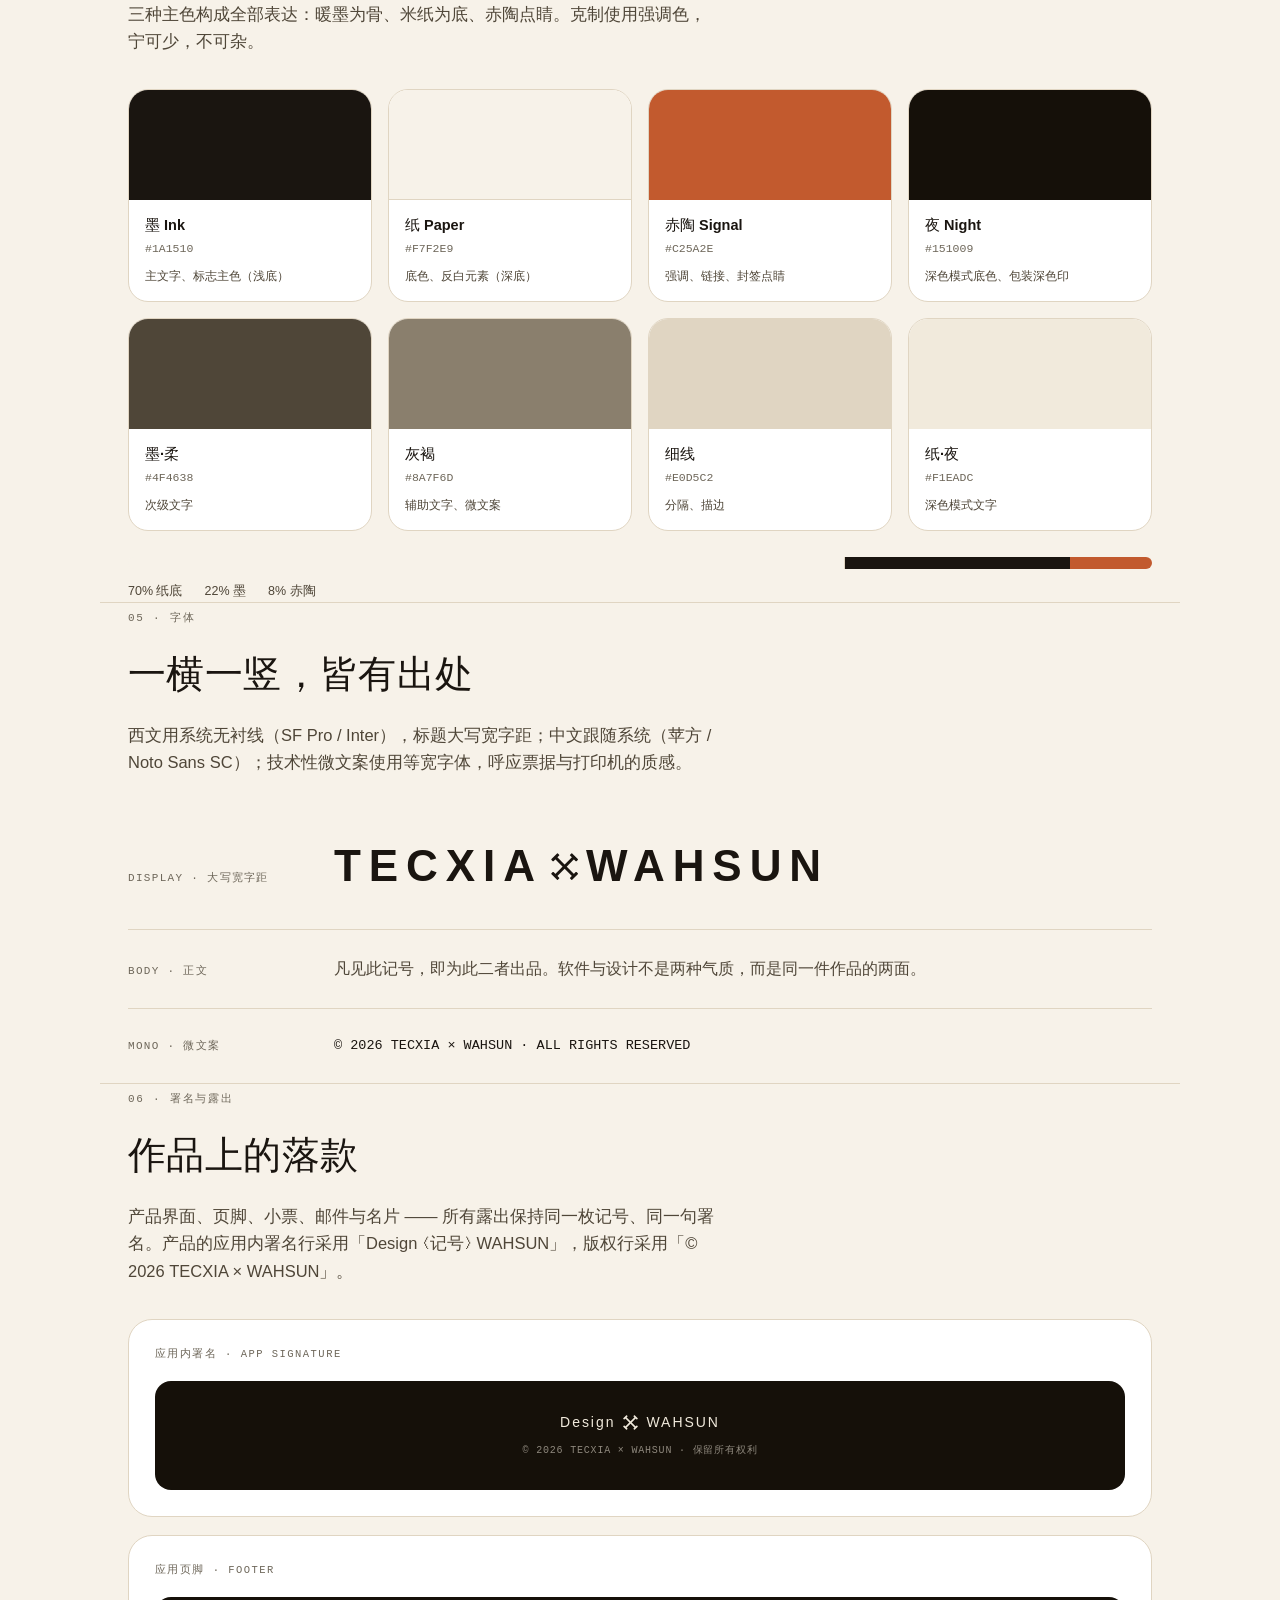
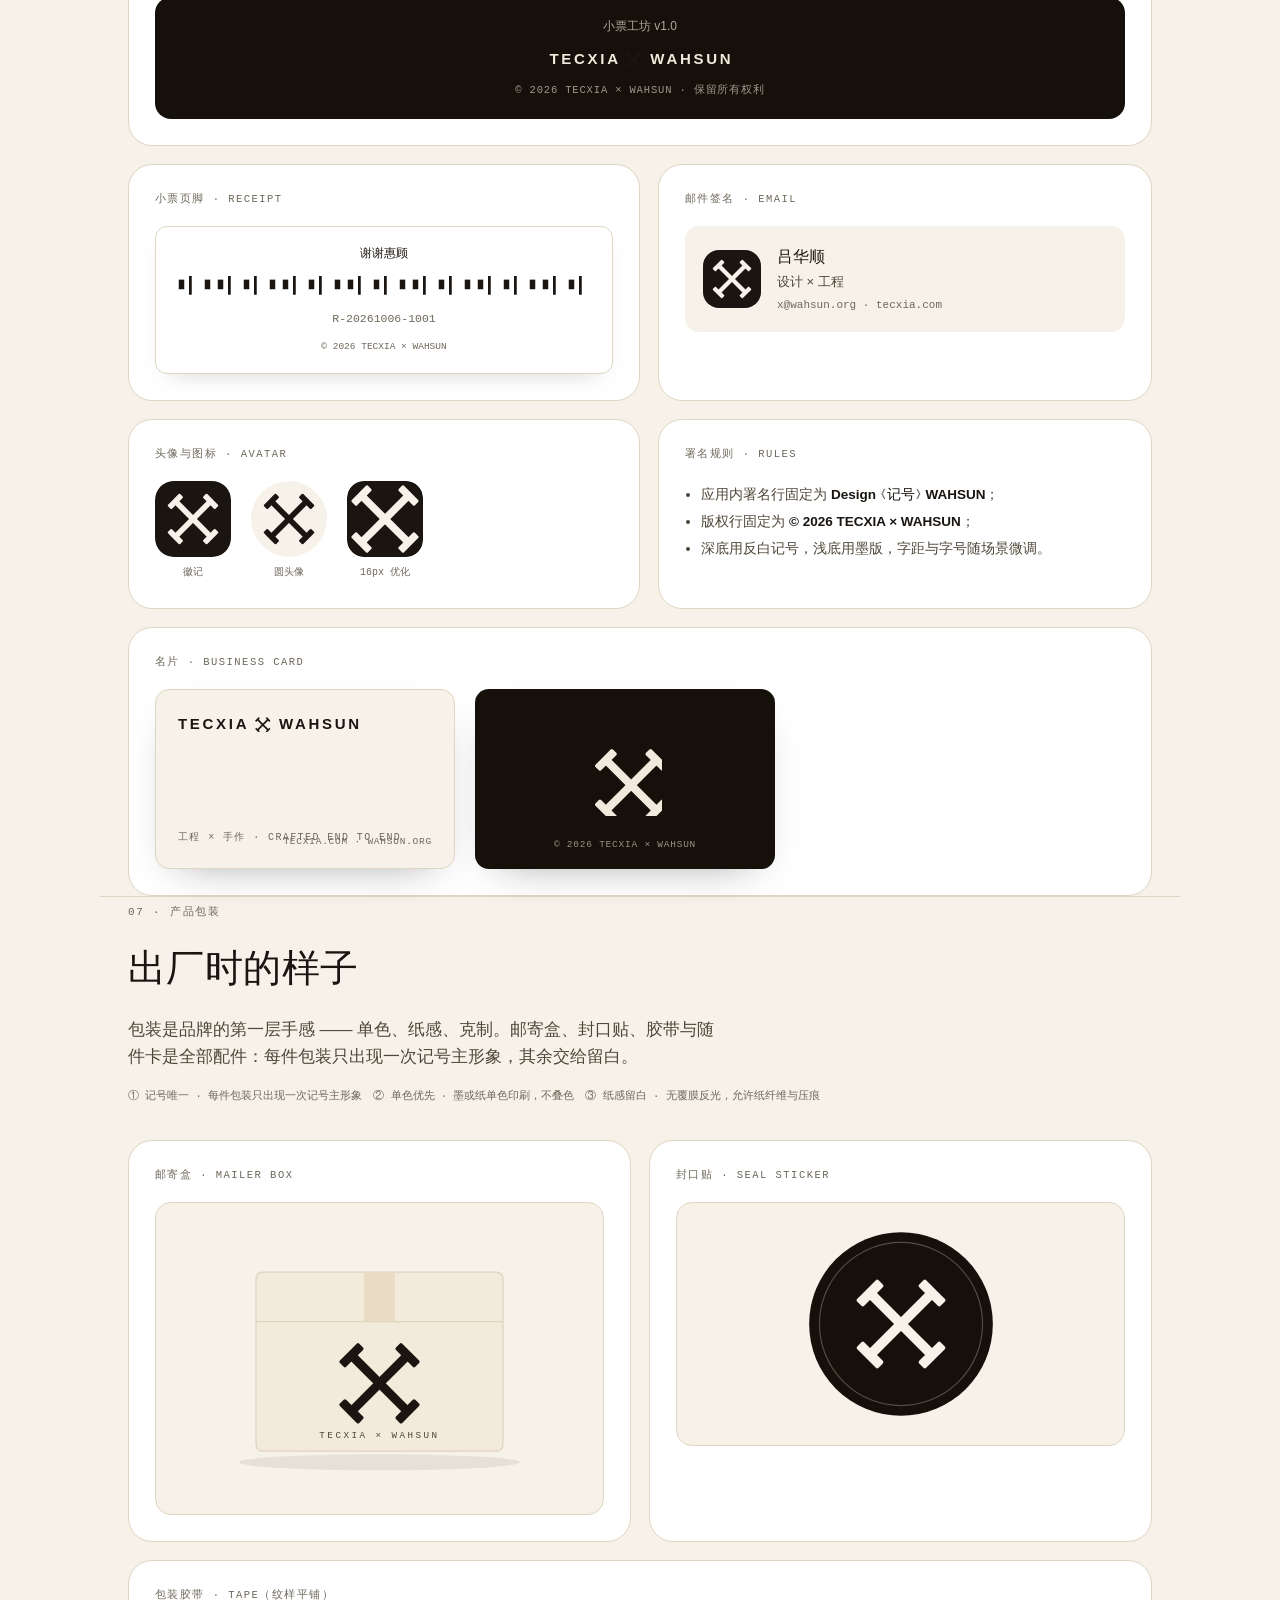
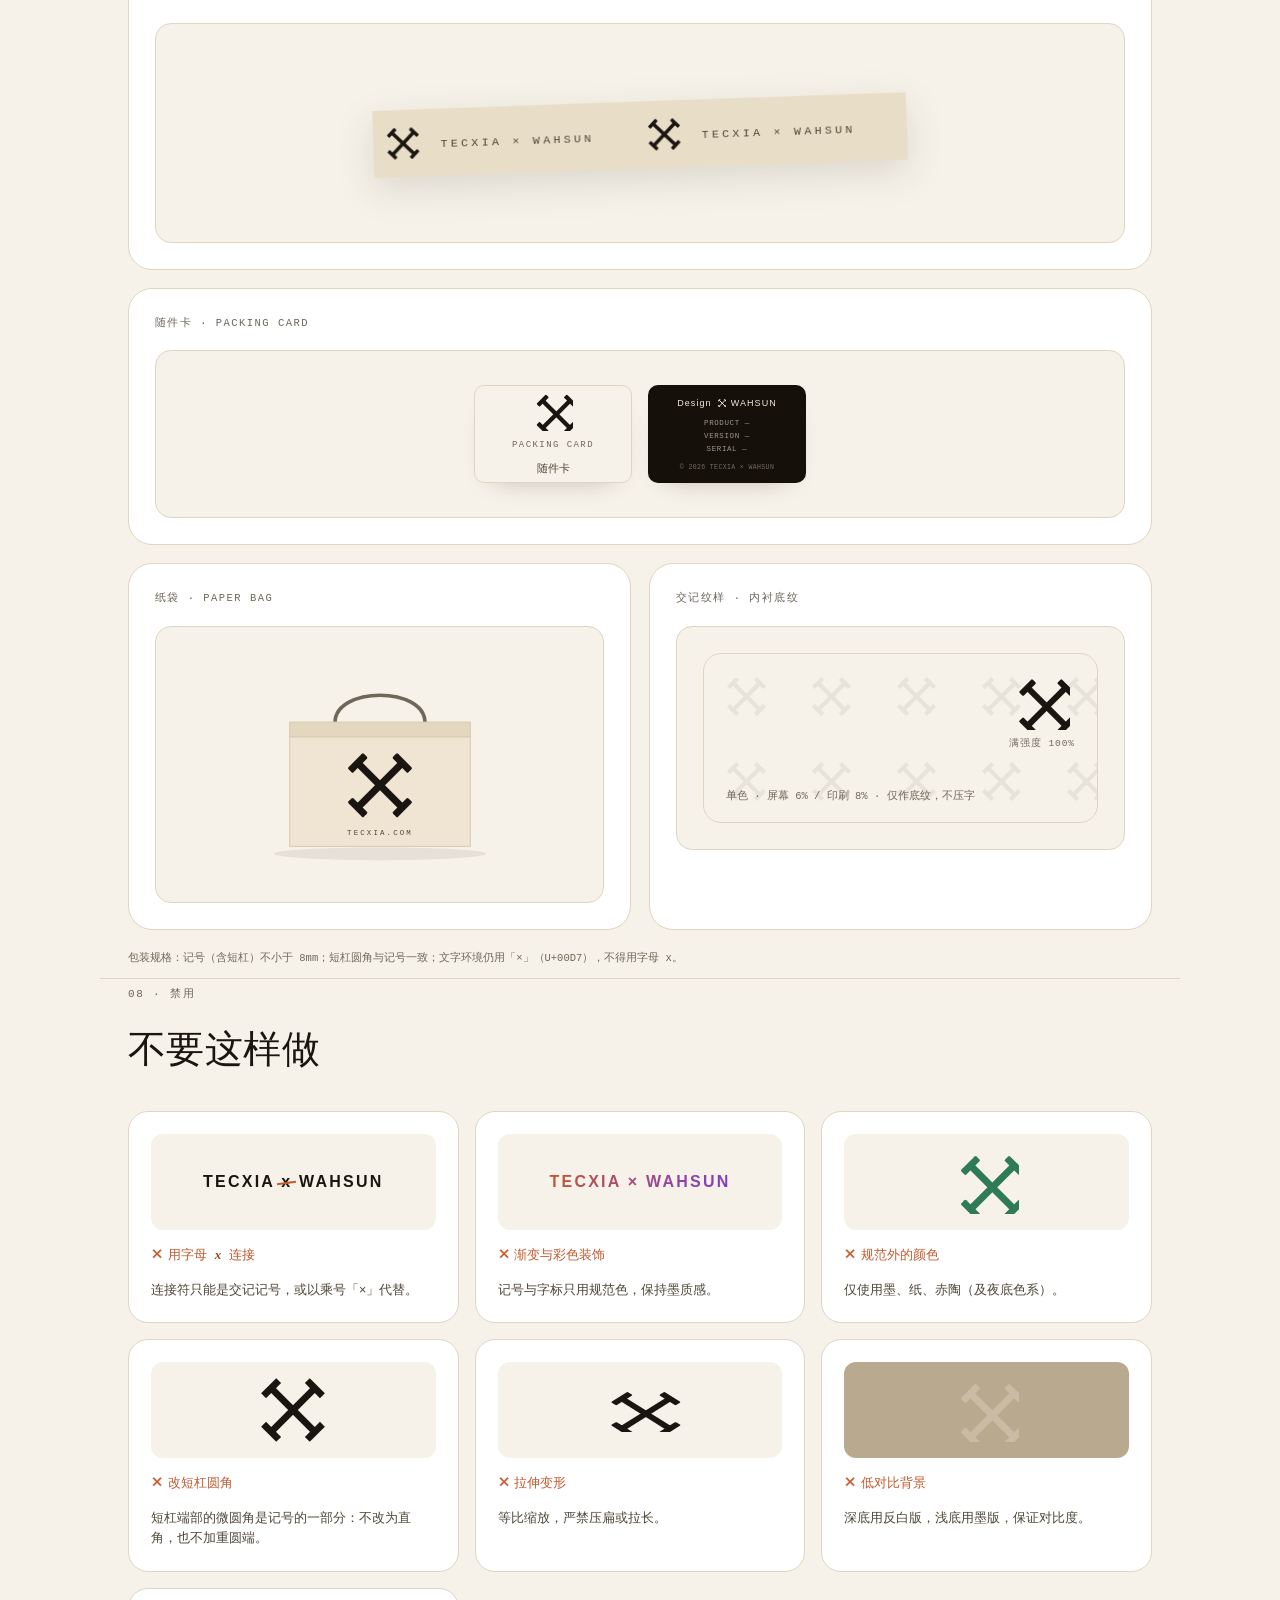
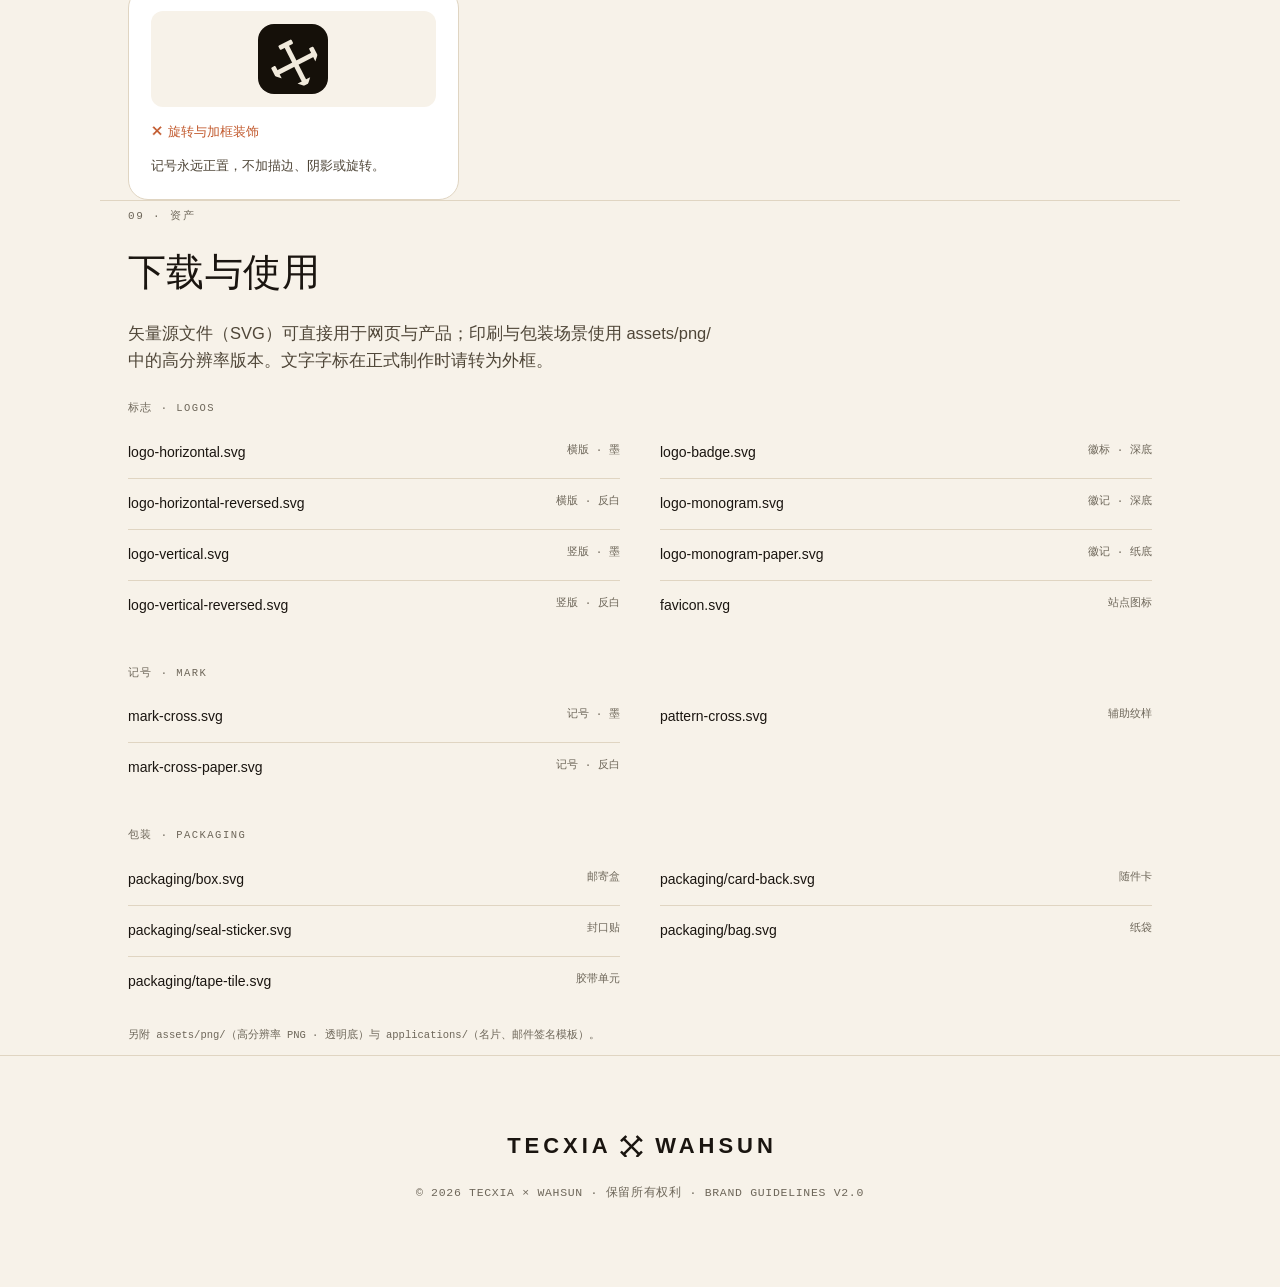
==== commit fe5e964f: "TECXIA × WAHSUN brand package v2.0: corrected cross-mark glyph (two-T cross, rounded end bars), stud" ====
--- a/index.html
+++ b/index.html
@@ -4,8 +4,9 @@
 <meta charset="utf-8">
 <meta name="viewport" content="width=device-width, initial-scale=1">
 <title>TECXIA × WAHSUN — 品牌规范</title>
-<meta name="description" content="TECXIA × WAHSUN 品牌规范：交记记号、标志组合、颜色、字体与应用。× 是设计记号，不是字母 x。">
+<meta name="description" content="TECXIA × WAHSUN 品牌规范：交记记号（双 T 交叉）、标志组合、颜色、字体、产品署名与包装。× 是设计记号，不是字母 x。">
 <link rel="icon" href="assets/favicon.svg" type="image/svg+xml">
+<link rel="stylesheet" href="tokens/tokens.css">
 <style>
 :root{
   --ink:#1A1510; --ink2:#4F4638; --mut:#6E675A;
@@ -27,14 +28,14 @@
 .wrap{max-width:var(--maxw);margin:0 auto;padding:0 28px}
 .eyebrow{font-family:var(--mono);font-size:11px;letter-spacing:.16em;color:#6E675A;text-transform:uppercase}
 h2{font-size:clamp(26px,3.6vw,38px);font-weight:600;letter-spacing:.01em;margin:.35em 0 .25em}
-.lead{color:var(--ink2);font-size:16.5px;max-width:62ch}
+.lead{color:var(--ink2);font-size:16.5px;max-width:64ch}
 hr.sep{border:0;border-top:1px solid var(--line);margin:0}
 section{padding:88px 0}
 section + section{border-top:1px solid var(--line)}
+.note{color:var(--mut);font-size:12.5px;margin-top:12px}
 
 /* 交记记号 */
 .tk{display:block;color:var(--ink)}
-.tk use{fill:none}
 
 /* 锁定组合（HTML 版） */
 .lockup{display:inline-flex;align-items:center;gap:.56em;font-weight:600;white-space:nowrap}
@@ -49,19 +50,25 @@
 /* 顶部 */
 header.hero{padding:96px 0 88px;position:relative;overflow:hidden;min-height:88vh;display:flex;flex-direction:column}
 .hero-mark{display:block;width:104px;height:104px;color:var(--ink);margin:0 0 44px}
-.hero-mark path{stroke-dasharray:150;stroke-dashoffset:150;animation:draw 1.5s cubic-bezier(.6,.05,.2,1) forwards}
-.hero-mark path:nth-child(2){animation-delay:.25s}
-.hero-mark path:nth-child(3){animation-delay:.6s}
-.hero-mark path:nth-child(4){animation-delay:.68s}
-.hero-mark path:nth-child(5){animation-delay:.76s}
-.hero-mark path:nth-child(6){animation-delay:.84s}
+.hero-mark .lines path{stroke-dasharray:120;stroke-dashoffset:120;animation:draw 1.1s cubic-bezier(.6,.05,.2,1) forwards}
+.hero-mark .lines path:nth-child(2){animation-delay:.18s}
+.hero-mark .bars rect{opacity:0;animation:barfade .5s ease forwards}
+.hero-mark .bars rect:nth-child(1){animation-delay:.95s}
+.hero-mark .bars rect:nth-child(2){animation-delay:1.05s}
+.hero-mark .bars rect:nth-child(3){animation-delay:1.15s}
+.hero-mark .bars rect:nth-child(4){animation-delay:1.25s}
 @keyframes draw{to{stroke-dashoffset:0}}
-.hero-sub{margin-top:30px;color:var(--ink2);font-size:16px;max-width:56ch}
+@keyframes barfade{to{opacity:1}}
+.hero-sub{margin-top:30px;color:var(--ink2);font-size:16px;max-width:60ch}
 .hero-meta{margin-top:auto;padding-top:22px;display:flex;justify-content:space-between;gap:26px;flex-wrap:wrap;border-top:1px solid var(--line)}
 
 /* 揭示动效 */
 .reveal{opacity:0;transform:translateY(18px);transition:opacity .7s cubic-bezier(.2,.6,.2,1),transform .7s cubic-bezier(.2,.6,.2,1)}
 .reveal.in{opacity:1;transform:none}
+@media (prefers-reduced-motion: reduce){
+  .hero-mark .lines path,.hero-mark .bars rect{animation:none!important;opacity:1!important;stroke-dashoffset:0!important}
+  .reveal{opacity:1!important;transform:none!important;transition:none!important}
+}
 
 /* 记号构造 */
 .build{display:grid;grid-template-columns:repeat(3,1fr);gap:18px}
@@ -124,11 +131,11 @@
 .type-row{display:grid;grid-template-columns:180px 1fr;gap:26px;padding:26px 0;border-top:1px solid var(--line);align-items:baseline}
 .type-row:first-of-type{border-top:0}
 .type-row .label{font-family:var(--mono);font-size:11px;letter-spacing:.12em;color:var(--mut);text-transform:uppercase}
-.type-display{font-size:clamp(26px,4vw,44px);font-weight:600;letter-spacing:.18em;margin-right:-.18em}
+.type-display{font-size:clamp(26px,4vw,44px);font-weight:600;letter-spacing:.18em;margin-right:-.18em;display:inline-flex;align-items:center}
 .type-body{font-size:16px;color:var(--ink2)}
 .type-mono{font-family:var(--mono);font-size:13.5px;color:var(--ink)}
 
-/* 应用 */
+/* 应用网格 */
 .apps{display:grid;grid-template-columns:1fr 1fr;gap:18px}
 .app-card{background:#fff;border:1px solid var(--line);border-radius:24px;padding:26px;display:flex;flex-direction:column;gap:18px}
 .app-card .cap{font-family:var(--mono);font-size:10.5px;letter-spacing:.14em;color:var(--mut);text-transform:uppercase}
@@ -136,6 +143,10 @@
 .app-foot{background:var(--night);border-radius:16px;padding:20px 22px;display:flex;flex-direction:column;gap:10px;align-items:center}
 .app-foot .ver{color:var(--pon);opacity:.7;font-size:12px}
 .app-foot .cr{color:var(--pon);opacity:.62;font-family:var(--mono);font-size:10.5px;letter-spacing:.08em}
+.sig-strip{background:var(--night);border-radius:16px;padding:30px 22px;display:flex;flex-direction:column;gap:9px;align-items:center}
+.sig-strip .row{color:var(--pon);font-size:14px;font-weight:500;letter-spacing:.14em;display:inline-flex;align-items:center;gap:8px}
+.sig-strip .row .tk{width:15px;height:15px;color:var(--pon)}
+.sig-strip .sub{color:var(--pon);opacity:.55;font-family:var(--mono);font-size:10px;letter-spacing:.08em}
 .mini-receipt{background:#fff;border:1px solid var(--line);border-radius:12px;padding:18px 20px;font-family:var(--mono);font-size:11.5px;color:var(--ink);box-shadow:0 10px 26px -18px rgba(26,21,16,.35)}
 .mini-receipt .center{text-align:center}
 .mini-receipt .bk{margin:12px 0;font-size:22px;letter-spacing:2px;line-height:1;overflow:hidden;white-space:nowrap;color:var(--ink)}
@@ -144,6 +155,8 @@
 .sig .nm{font-weight:600}
 .sig .role{color:var(--ink2);font-size:13px}
 .sig .ct{font-family:var(--mono);font-size:11px;color:var(--mut);margin-top:4px}
+.rules-list{margin:0;padding-left:1.2em;color:var(--ink2);font-size:13.5px;line-height:2}
+.rules-list b{color:var(--ink)}
 .icons-demo{display:flex;gap:20px;align-items:center;flex-wrap:wrap}
 .icons-demo .ic{display:flex;flex-direction:column;gap:8px;align-items:center;font-family:var(--mono);font-size:10px;color:var(--mut)}
 .icons-demo .sq{width:76px;height:76px;border-radius:19px;overflow:hidden}
@@ -154,9 +167,28 @@
 .bcard.front{background:var(--paper);border:1px solid var(--line)}
 .bcard.back{background:var(--night)}
 .bcard.back .tk{position:absolute;left:50%;top:50%;width:74px;height:74px;transform:translate(-50%,-50%);color:var(--pon)}
-.bcard .tl{font-size:2.5px;color:transparent}
 .bcard .tag{position:absolute;left:22px;bottom:18px;font-family:var(--mono);font-size:9.5px;color:var(--mut);letter-spacing:.1em}
 .bcard .lnk{position:absolute;right:22px;bottom:18px;font-family:var(--mono);font-size:9.5px;color:var(--mut);letter-spacing:.08em}
+
+/* 产品包装 */
+.pkg-grid{display:grid;grid-template-columns:1fr 1fr;gap:18px}
+.pkg-card{background:#fff;border:1px solid var(--line);border-radius:24px;padding:26px;display:flex;flex-direction:column;gap:18px}
+.pkg-card .cap{font-family:var(--mono);font-size:10.5px;letter-spacing:.14em;color:var(--mut);text-transform:uppercase}
+.pkg-card.wide{grid-column:1/-1}
+.pkg-fig{border-radius:16px;background:var(--paper);border:1px solid var(--line);padding:26px;display:flex;align-items:center;justify-content:center;min-height:240px}
+.pkg-fig svg{max-width:100%;height:auto}
+.tape-fig .strip{filter:drop-shadow(0 12px 18px rgba(26,21,16,.12))}
+.mini-cards{display:flex;gap:16px;flex-wrap:wrap;justify-content:center}
+.mini-card{width:158px;height:98px;border-radius:10px;display:flex;flex-direction:column;align-items:center;justify-content:center;gap:7px;box-shadow:0 12px 28px -20px rgba(26,21,16,.4)}
+.mini-card.mcf{background:var(--paper);border:1px solid var(--line)}
+.mini-card.mcb{background:var(--night)}
+.mini-card.mcf .tk{width:40px;height:40px}
+.mini-card .mcf-t{font-family:var(--mono);font-size:9px;letter-spacing:.16em;color:var(--mut)}
+.mini-card .mcf-s{font-size:10.5px;color:var(--ink2)}
+.mini-card.mcb .mcb-row{color:var(--pon);font-size:9px;font-weight:500;letter-spacing:.12em;display:inline-flex;align-items:center;gap:5px}
+.mini-card.mcb .mcb-row .tk{width:9px;height:9px;color:var(--pon)}
+.mini-card.mcb .mcb-sn{font-family:var(--mono);font-size:7.5px;color:var(--pon);opacity:.62;letter-spacing:.08em;text-align:center;line-height:1.7}
+.mini-card.mcb .mcb-cr{font-family:var(--mono);font-size:6.5px;color:var(--pon);opacity:.42;letter-spacing:.06em}
 .wm{position:relative;border-radius:18px;background:var(--paper);border:1px solid var(--line);height:170px;overflow:hidden}
 .wm .pat{position:absolute;inset:0;background-image:url(assets/pattern-cross.svg);background-size:85px 85px;opacity:.9}
 .wm .txt{position:absolute;left:22px;bottom:16px;font-family:var(--mono);font-size:10.5px;color:#6E675A}
@@ -179,10 +211,12 @@
 /* 资产 */
 .assets{display:grid;grid-template-columns:1fr 1fr;gap:0 40px}
 .asset-row{display:flex;justify-content:space-between;gap:16px;padding:13px 0;border-top:1px solid var(--line);font-size:14px}
-.asset-row:first-child,.asset-row:nth-child(2){border-top:0}
+.asset-row:first-child{border-top:0}
 .asset-row a{color:var(--ink);text-decoration:none;border-bottom:1px solid transparent;font-weight:500}
 .asset-row a:hover{border-bottom-color:var(--sig);color:var(--sig2)}
 .asset-row .sz{font-family:var(--mono);font-size:11px;color:var(--mut)}
+.asset-group-title{font-family:var(--mono);font-size:10.5px;letter-spacing:.14em;color:var(--mut);text-transform:uppercase;margin:34px 0 10px}
+.asset-group-title:first-child{margin-top:0}
 
 /* 页脚 */
 footer{padding:72px 0 84px;border-top:1px solid var(--line)}
@@ -190,14 +224,13 @@
 .foot-cr{font-family:var(--mono);font-size:11.5px;color:var(--mut);letter-spacing:.06em}
 
 @media (max-width:860px){
-  .build,.lock-grid,.swatches,.apps,.donts,.assets{grid-template-columns:1fr 1fr}
-  .swatches{grid-template-columns:1fr 1fr}
+  .build,.lock-grid,.swatches,.apps,.pkg-grid,.donts,.assets{grid-template-columns:1fr 1fr}
   section{padding:64px 0}
 }
 @media (max-width:600px){
-  .build,.lock-grid,.apps,.donts,.assets,.swatches,.sizes{grid-template-columns:1fr}
+  .build,.lock-grid,.apps,.pkg-grid,.donts,.assets,.swatches,.sizes{grid-template-columns:1fr}
   .lock-wide{grid-column:auto}
-  .app-card.wide{grid-column:auto}
+  .app-card.wide,.pkg-card.wide{grid-column:auto}
   .type-row{grid-template-columns:1fr;gap:8px}
   .wrap{padding:0 20px}
   .sizes{gap:26px}
@@ -207,30 +240,51 @@
 </head>
 <body>
 
-<!-- 记号定义 -->
+<!-- 记号与纹样定义 -->
 <svg width="0" height="0" style="position:absolute" aria-hidden="true">
-  <symbol id="tk" viewBox="-6 -6 132 132">
-    <g fill="none" stroke="currentColor" stroke-width="16" stroke-linecap="butt">
-      <path d="M19 19 L101 101"/><path d="M101 19 L19 101"/>
-      <path d="M3.4 34.6 L34.6 3.4"/><path d="M85.4 3.4 L116.6 34.6"/>
-      <path d="M3.4 85.4 L34.6 116.6"/><path d="M85.4 116.6 L116.6 85.4"/>
+  <symbol id="tk" viewBox="-10 -10 120 120">
+    <g fill="none" stroke="currentColor" stroke-width="13" stroke-linecap="butt">
+      <path d="M9 9 L91 91"/><path d="M91 9 L9 91"/>
+    </g>
+    <g fill="currentColor">
+      <rect x="-20" y="-6.5" width="40" height="13" rx="2.6" transform="translate(9,9) rotate(-45)"/>
+      <rect x="-20" y="-6.5" width="40" height="13" rx="2.6" transform="translate(91,91) rotate(-45)"/>
+      <rect x="-20" y="-6.5" width="40" height="13" rx="2.6" transform="translate(91,9) rotate(45)"/>
+      <rect x="-20" y="-6.5" width="40" height="13" rx="2.6" transform="translate(9,91) rotate(45)"/>
     </g>
   </symbol>
+  <pattern id="tapepat" x="0" y="36" width="280" height="72" patternUnits="userSpaceOnUse">
+    <rect width="280" height="72" fill="#E8DDC7"/>
+    <g transform="translate(31.50,21.50) scale(0.2898)">
+      <g fill="none" stroke="#1A1510" stroke-width="13" stroke-linecap="butt"><path d="M9 9 L91 91"/><path d="M91 9 L9 91"/></g>
+      <g fill="#1A1510">
+        <rect x="-20" y="-6.5" width="40" height="13" rx="2.6" transform="translate(9,9) rotate(-45)"/>
+        <rect x="-20" y="-6.5" width="40" height="13" rx="2.6" transform="translate(91,91) rotate(-45)"/>
+        <rect x="-20" y="-6.5" width="40" height="13" rx="2.6" transform="translate(91,9) rotate(45)"/>
+        <rect x="-20" y="-6.5" width="40" height="13" rx="2.6" transform="translate(9,91) rotate(45)"/>
+      </g>
+    </g>
+    <text x="86" y="41" font-family="'SF Mono',ui-monospace,Menlo,monospace" font-size="12.5" letter-spacing="3.5" fill="#4F4638">TECXIA × WAHSUN</text>
+  </pattern>
 </svg>
 
 <main>
 
 <!-- 封面 -->
 <header class="hero wrap">
-  <svg class="hero-mark" viewBox="-8 -8 136 136" aria-hidden="true">
-    <g fill="none" stroke="currentColor" stroke-width="14" stroke-linecap="butt">
-      <path d="M19 19 L101 101"/><path d="M101 19 L19 101"/>
-      <path d="M3.4 34.6 L34.6 3.4"/><path d="M85.4 3.4 L116.6 34.6"/>
-      <path d="M3.4 85.4 L34.6 116.6"/><path d="M85.4 116.6 L116.6 85.4"/>
+  <svg class="hero-mark" viewBox="-12 -12 124 124" aria-hidden="true">
+    <g class="lines" fill="none" stroke="currentColor" stroke-width="13" stroke-linecap="butt">
+      <path d="M9 9 L91 91"/><path d="M91 9 L9 91"/>
+    </g>
+    <g class="bars" fill="currentColor">
+      <rect x="-20" y="-6.5" width="40" height="13" rx="2.6" transform="translate(9,9) rotate(-45)"/>
+      <rect x="-20" y="-6.5" width="40" height="13" rx="2.6" transform="translate(91,91) rotate(-45)"/>
+      <rect x="-20" y="-6.5" width="40" height="13" rx="2.6" transform="translate(91,9) rotate(45)"/>
+      <rect x="-20" y="-6.5" width="40" height="13" rx="2.6" transform="translate(9,91) rotate(45)"/>
     </g>
   </svg>
   <span class="lockup xl"><span class="w">TECXIA</span><svg class="tk g"><use href="#tk"/></svg><span class="w">WAHSUN</span></span>
-  <p class="hero-sub">工程与手作的联署。此规范定义标志、记号、颜色、字体与应用的统一用法 —— 品牌规范 v1.0 · 2026。</p>
+  <p class="hero-sub">TECXIA 是一家独立网络工作室，从事软件开发设计与网站设计制作；WAHSUN 是它的设计署名。本规范定义两者联署时标志、记号、颜色、字体、产品署名与包装的统一用法 —— 品牌规范 v2.0 · 2026。</p>
   <div class="hero-meta">
     <span class="eyebrow">Brand Guidelines</span>
     <span class="eyebrow">TECXIA.COM × WAHSUN.ORG</span>
@@ -241,20 +295,20 @@
 <section class="wrap" id="brand">
   <div class="reveal">
     <span class="eyebrow">01 · 品牌</span>
-    <h2>两方之名，一枚记号</h2>
-    <p class="lead">TECXIA 负责工程与产品，WAHSUN 负责设计与打磨。两者联署时使用同一枚交记记号连接 —— 它既是组合符号，也是出处证明：凡见此记号，即为此二者出品。</p>
+    <h2>一个工作室，一枚记号</h2>
+    <p class="lead">TECXIA 从第一个问题做到系统上线：概念、界面、前端、后端，以及底下支撑它的基础设施。WAHSUN 为作品做设计与锤炼。两者联署时使用同一枚交记记号连接 —— 它既是组合符号，也是出处证明：凡见此记号，即为 TECXIA × WAHSUN 出品。</p>
   </div>
   <div class="build reveal" style="margin-top:38px">
     <div class="cell">
-      <svg class="tk" viewBox="-6 -6 132 132"><path d="M19 19 L101 101 M101 19 L19 101" stroke="currentColor" stroke-width="16" fill="none" stroke-linecap="butt"/></svg>
+      <svg class="tk" viewBox="0 0 100 100"><path d="M9 9 L91 91 M91 9 L9 91" stroke="currentColor" stroke-width="13" fill="none" stroke-linecap="butt"/></svg>
       <span class="cap">两笔斜划相交</span>
     </div>
     <div class="cell">
-      <svg class="tk" viewBox="-6 -6 132 132" style="opacity:.55"><use href="#tk"/></svg>
-      <span class="cap">四端各戴一道横杠</span>
+      <svg class="tk" viewBox="-10 -10 120 120" style="opacity:.55"><use href="#tk"/></svg>
+      <span class="cap">四端各戴一道圆角短杠</span>
     </div>
     <div class="cell" style="background:var(--night)">
-      <svg class="tk" viewBox="-6 -6 132 132" style="color:var(--pon)"><use href="#tk"/></svg>
+      <svg class="tk" viewBox="-10 -10 120 120" style="color:var(--pon)"><use href="#tk"/></svg>
       <span class="cap" style="color:var(--pon);opacity:.75">完成的交记记号</span>
     </div>
   </div>
@@ -265,18 +319,19 @@
   <div class="reveal">
     <span class="eyebrow">02 · 交记记号</span>
     <h2>「×」不是字母 <i class="lx">x</i></h2>
-    <p class="lead">组合中的连接符是一枚设计记号：两笔斜划相交，每端各有一道横杠。它不是打字机上的字母，也不是随便的叉号 —— 它是品牌资产本身。</p>
+    <p class="lead">组合中的连接符是一枚设计记号：两笔斜划相交，四端各覆一道带微圆角的短杠 —— 双 T 交叉，是品牌资产本身。它不是打字机上的字母，也不是随便的叉号。</p>
     <div class="callout">
-      <svg class="tk glyph" viewBox="-6 -6 132 132"><use href="#tk"/></svg>
+      <svg class="tk glyph" viewBox="-10 -10 120 120"><use href="#tk"/></svg>
       <div style="flex:1;min-width:260px">
         <h3>使用规则</h3>
-        <p>图形环境（标志、界面、印刷）使用记号本体；纯文字环境使用乘号「×」（U+00D7）。<b>任何情况下不得用字母 <i class="lx">x</i> 替代。</b></p>
+        <p>图形环境（标志、界面、印刷、包装）使用记号本体；纯文字环境使用乘号「×」（U+00D7）。<b>任何情况下不得用字母 <i class="lx">x</i> 替代。</b></p>
         <div class="cmp">
-          <span class="card ok"><svg class="tk" style="width:15px;height:15px" viewBox="-6 -6 132 132"><use href="#tk"/></svg>TECXIA × WAHSUN <span class="tag">正确</span></span>
+          <span class="card ok"><svg class="tk" style="width:15px;height:15px" viewBox="-10 -10 120 120"><use href="#tk"/></svg>TECXIA × WAHSUN <span class="tag">正确</span></span>
           <span class="card bad">TECXIA <b class="strike">x</b> WAHSUN <span class="tag" style="color:var(--sig)">错误</span></span>
         </div>
       </div>
     </div>
+    <p class="sizes-note reveal">几何（100 单位制）：短杠长 ≈ 记号的 40%，杠端微圆角为固定值；等比缩放，圆角与端点不得改动。</p>
   </div>
 </section>
 
@@ -316,7 +371,7 @@
   <div class="sizes reveal">
     <div class="s"><span class="tier"><span class="lockup md"><span class="w">TECXIA</span><svg class="tk g"><use href="#tk"/></svg><span class="w">WAHSUN</span></span></span><small>≥ 22px · 标准</small></div>
     <div class="s"><span class="tier"><span class="lockup sm"><span class="w">TECXIA</span><svg class="tk g"><use href="#tk"/></svg><span class="w">WAHSUN</span></span></span><small>15–22px · 最小</small></div>
-    <div class="s"><span class="tier"><svg class="tk" style="width:18px;height:18px" viewBox="-6 -6 132 132"><use href="#tk"/></svg></span><small>&lt; 15px · 仅徽记</small></div>
+    <div class="s"><span class="tier"><svg class="tk" style="width:18px;height:18px" viewBox="-10 -10 120 120"><use href="#tk"/></svg></span><small>&lt; 15px · 仅徽记</small></div>
   </div>
   <p class="sizes-note reveal">“px” 以字标大写高度计，阶梯按各档下限示意；低于 15px 时，不再使用字标，只用徽记。</p>
   <div class="clear-demo reveal">
@@ -328,7 +383,7 @@
         <span class="lockup sm"><span class="w">TECXIA</span><svg class="tk g"><use href="#tk"/></svg><span class="w">WAHSUN</span></span>
       </div>
     </div>
-    <div class="clear-note">安全区：四周留白 ≥ 记号高度（h）的 ½；标志不与其他元素共用边界。</div>
+    <div class="clear-note">安全区：四周留白 ≥ 记号高度的 ½；标志不与其他元素共用边界。</div>
   </div>
 </section>
 
@@ -342,8 +397,8 @@
   <div class="swatches reveal" style="margin-top:34px">
     <div class="sw"><div class="chip" style="background:#1A1510"></div><div class="meta"><div class="nm">墨 Ink</div><div class="hx">#1A1510</div><div class="us">主文字、标志主色（浅底）</div></div></div>
     <div class="sw"><div class="chip" style="background:#F7F2E9;border-bottom:1px solid var(--line)"></div><div class="meta"><div class="nm">纸 Paper</div><div class="hx">#F7F2E9</div><div class="us">底色、反白元素（深底）</div></div></div>
-    <div class="sw"><div class="chip" style="background:#C25A2E"></div><div class="meta"><div class="nm">赤陶 Signal</div><div class="hx">#C25A2E</div><div class="us">强调、链接、点睛</div></div></div>
-    <div class="sw"><div class="chip" style="background:#151009"></div><div class="meta"><div class="nm">夜 Night</div><div class="hx">#151009</div><div class="us">深色模式底色</div></div></div>
+    <div class="sw"><div class="chip" style="background:#C25A2E"></div><div class="meta"><div class="nm">赤陶 Signal</div><div class="hx">#C25A2E</div><div class="us">强调、链接、封签点睛</div></div></div>
+    <div class="sw"><div class="chip" style="background:#151009"></div><div class="meta"><div class="nm">夜 Night</div><div class="hx">#151009</div><div class="us">深色模式底色、包装深色印</div></div></div>
     <div class="sw"><div class="chip" style="background:#4F4638"></div><div class="meta"><div class="nm">墨·柔</div><div class="hx">#4F4638</div><div class="us">次级文字</div></div></div>
     <div class="sw"><div class="chip" style="background:#8A7F6D"></div><div class="meta"><div class="nm">灰褐</div><div class="hx">#8A7F6D</div><div class="us">辅助文字、微文案</div></div></div>
     <div class="sw"><div class="chip" style="background:#E0D5C2"></div><div class="meta"><div class="nm">细线</div><div class="hx">#E0D5C2</div><div class="us">分隔、描边</div></div></div>
@@ -367,11 +422,11 @@
   <div class="reveal" style="margin-top:28px">
     <div class="type-row">
       <span class="label">Display · 大写宽字距</span>
-      <span class="type-display">TECXIA × WAHSUN</span>
+      <span class="type-display">TECXIA <svg class="tk" style="width:.62em;height:.62em;margin:0 .18em"><use href="#tk"/></svg> WAHSUN</span>
     </div>
     <div class="type-row">
       <span class="label">Body · 正文</span>
-      <span class="type-body">凡见此记号，即为此二者出品。工程与手作不是两种气质，而是同一件作品的两面。</span>
+      <span class="type-body">凡见此记号，即为此二者出品。软件与设计不是两种气质，而是同一件作品的两面。</span>
     </div>
     <div class="type-row">
       <span class="label">Mono · 微文案</span>
@@ -380,14 +435,21 @@
   </div>
 </section>
 
-<!-- 06 应用 -->
-<section class="wrap" id="apps">
-  <div class="reveal">
-    <span class="eyebrow">06 · 应用</span>
-    <h2>它在真实世界的模样</h2>
-    <p class="lead">应用页脚、小票页脚、邮件签名、头像、名片与纹样 —— 所有露出保持同一枚记号与同一句版权行。</p>
+<!-- 06 署名与露出 -->
+<section class="wrap" id="sig">
+  <div class="reveal">
+    <span class="eyebrow">06 · 署名与露出</span>
+    <h2>作品上的落款</h2>
+    <p class="lead">产品界面、页脚、小票、邮件与名片 —— 所有露出保持同一枚记号、同一句署名。产品的应用内署名行采用「Design ⟨记号⟩ WAHSUN」，版权行采用「© 2026 TECXIA × WAHSUN」。</p>
   </div>
   <div class="apps reveal" style="margin-top:34px">
+    <div class="app-card wide">
+      <span class="cap">应用内署名 · app signature</span>
+      <div class="sig-strip">
+        <span class="row">Design <svg class="tk"><use href="#tk"/></svg> WAHSUN</span>
+        <span class="sub">© 2026 TECXIA × WAHSUN · 保留所有权利</span>
+      </div>
+    </div>
     <div class="app-card wide">
       <span class="cap">应用页脚 · footer</span>
       <div class="app-foot">
@@ -401,14 +463,14 @@
       <div class="mini-receipt">
         <div class="center">谢谢惠顾</div>
         <div class="bk">▮▎▮▮▎▮▎▮▮▎▮▎▮▮▎▮▎▮▮▎▮▎▮▮▎▮▎▮▮▎▮▎</div>
-        <div class="center" style="color:var(--mut)">R-20261005-0901</div>
+        <div class="center" style="color:var(--mut)">R-20261006-1001</div>
         <div class="center" style="margin-top:10px;font-size:9.5px;color:var(--mut)">© 2026 TECXIA × WAHSUN</div>
       </div>
     </div>
     <div class="app-card">
       <span class="cap">邮件签名 · email</span>
       <div class="sig">
-        <span class="av"><svg viewBox="0 0 512 512" style="width:100%;height:100%"><rect width="512" height="512" fill="#1A1510"/><g transform="translate(76,76) scale(3)" stroke="#F7F2E9" stroke-width="16" fill="none" stroke-linecap="butt"><path d="M19 19 L101 101"/><path d="M101 19 L19 101"/><path d="M3.4 34.6 L34.6 3.4"/><path d="M85.4 3.4 L116.6 34.6"/><path d="M3.4 85.4 L34.6 116.6"/><path d="M85.4 116.6 L116.6 85.4"/></g></svg></span>
+        <span class="av"><svg viewBox="0 0 512 512" style="width:100%;height:100%"><rect width="512" height="512" fill="#1A1510"/><g transform="translate(111,111) scale(2.9)" fill="none" stroke="#F7F2E9" stroke-width="13" stroke-linecap="butt"><path d="M9 9 L91 91"/><path d="M91 9 L9 91"/></g><g transform="translate(111,111) scale(2.9)" fill="#F7F2E9"><rect x="-20" y="-6.5" width="40" height="13" rx="2.6" transform="translate(9,9) rotate(-45)"/><rect x="-20" y="-6.5" width="40" height="13" rx="2.6" transform="translate(91,91) rotate(-45)"/><rect x="-20" y="-6.5" width="40" height="13" rx="2.6" transform="translate(91,9) rotate(45)"/><rect x="-20" y="-6.5" width="40" height="13" rx="2.6" transform="translate(9,91) rotate(45)"/></g></svg></span>
         <div>
           <div class="nm">吕华顺</div>
           <div class="role">设计 × 工程</div>
@@ -419,10 +481,18 @@
     <div class="app-card">
       <span class="cap">头像与图标 · avatar</span>
       <div class="icons-demo">
-        <span class="ic"><span class="sq"><svg viewBox="0 0 512 512" style="width:100%;height:100%"><rect width="512" height="512" rx="114" fill="#1A1510"/><g transform="translate(76,76) scale(3)" stroke="#F7F2E9" stroke-width="16" fill="none" stroke-linecap="butt"><path d="M19 19 L101 101"/><path d="M101 19 L19 101"/><path d="M3.4 34.6 L34.6 3.4"/><path d="M85.4 3.4 L116.6 34.6"/><path d="M3.4 85.4 L34.6 116.6"/><path d="M85.4 116.6 L116.6 85.4"/></g></svg></span>徽记</span>
-        <span class="ic"><span class="ci"><svg viewBox="0 0 512 512" style="width:100%;height:100%"><rect width="512" height="512" fill="#F7F2E9"/><g transform="translate(76,76) scale(3)" stroke="#1A1510" stroke-width="16" fill="none" stroke-linecap="butt"><path d="M19 19 L101 101"/><path d="M101 19 L19 101"/><path d="M3.4 34.6 L34.6 3.4"/><path d="M85.4 3.4 L116.6 34.6"/><path d="M3.4 85.4 L34.6 116.6"/><path d="M85.4 116.6 L116.6 85.4"/></g></svg></span>圆头像</span>
-        <span class="ic"><span class="sq" style="border-radius:17px"><svg viewBox="0 0 64 64" style="width:100%;height:100%"><rect width="64" height="64" rx="14" fill="#1A1510"/><g transform="translate(2,2) scale(0.5)" stroke="#F7F2E9" stroke-width="16" stroke-linecap="butt" fill="none"><path d="M19 19 L101 101"/><path d="M101 19 L19 101"/><path d="M3.4 34.6 L34.6 3.4"/><path d="M85.4 3.4 L116.6 34.6"/><path d="M3.4 85.4 L34.6 116.6"/><path d="M85.4 116.6 L116.6 85.4"/></g></svg></span>16px 优化</span>
-      </div>
+        <span class="ic"><span class="sq"><svg viewBox="0 0 512 512" style="width:100%;height:100%"><rect width="512" height="512" rx="114" fill="#1A1510"/><g transform="translate(111,111) scale(2.9)" fill="none" stroke="#F7F2E9" stroke-width="13" stroke-linecap="butt"><path d="M9 9 L91 91"/><path d="M91 9 L9 91"/></g><g transform="translate(111,111) scale(2.9)" fill="#F7F2E9"><rect x="-20" y="-6.5" width="40" height="13" rx="2.6" transform="translate(9,9) rotate(-45)"/><rect x="-20" y="-6.5" width="40" height="13" rx="2.6" transform="translate(91,91) rotate(-45)"/><rect x="-20" y="-6.5" width="40" height="13" rx="2.6" transform="translate(91,9) rotate(45)"/><rect x="-20" y="-6.5" width="40" height="13" rx="2.6" transform="translate(9,91) rotate(45)"/></g></svg></span>徽记</span>
+        <span class="ic"><span class="ci"><svg viewBox="0 0 512 512" style="width:100%;height:100%"><rect width="512" height="512" fill="#F7F2E9"/><g transform="translate(111,111) scale(2.9)" fill="none" stroke="#1A1510" stroke-width="13" stroke-linecap="butt"><path d="M9 9 L91 91"/><path d="M91 9 L9 91"/></g><g transform="translate(111,111) scale(2.9)" fill="#1A1510"><rect x="-20" y="-6.5" width="40" height="13" rx="2.6" transform="translate(9,9) rotate(-45)"/><rect x="-20" y="-6.5" width="40" height="13" rx="2.6" transform="translate(91,91) rotate(-45)"/><rect x="-20" y="-6.5" width="40" height="13" rx="2.6" transform="translate(91,9) rotate(45)"/><rect x="-20" y="-6.5" width="40" height="13" rx="2.6" transform="translate(9,91) rotate(45)"/></g></svg></span>圆头像</span>
+        <span class="ic"><span class="sq" style="border-radius:17px"><svg viewBox="0 0 64 64" style="width:100%;height:100%"><rect width="64" height="64" rx="14" fill="#1A1510"/><g transform="translate(7.9,7.9) scale(0.482)" fill="none" stroke="#F7F2E9" stroke-width="13" stroke-linecap="butt"><path d="M9 9 L91 91"/><path d="M91 9 L9 91"/></g><g transform="translate(7.9,7.9) scale(0.482)" fill="#F7F2E9"><rect x="-20" y="-6.5" width="40" height="13" rx="2.6" transform="translate(9,9) rotate(-45)"/><rect x="-20" y="-6.5" width="40" height="13" rx="2.6" transform="translate(91,91) rotate(-45)"/><rect x="-20" y="-6.5" width="40" height="13" rx="2.6" transform="translate(91,9) rotate(45)"/><rect x="-20" y="-6.5" width="40" height="13" rx="2.6" transform="translate(9,91) rotate(45)"/></g></svg></span>16px 优化</span>
+      </div>
+    </div>
+    <div class="app-card">
+      <span class="cap">署名规则 · rules</span>
+      <ul class="rules-list">
+        <li>应用内署名行固定为 <b>Design ⟨记号⟩ WAHSUN</b>；</li>
+        <li>版权行固定为 <b>© 2026 TECXIA × WAHSUN</b>；</li>
+        <li>深底用反白记号，浅底用墨版，字距与字号随场景微调。</li>
+      </ul>
     </div>
     <div class="app-card wide">
       <span class="cap">名片 · business card</span>
@@ -435,26 +505,102 @@
           <span class="lnk">TECXIA.COM · WAHSUN.ORG</span>
         </div>
         <div class="bcard back">
-          <svg class="tk" viewBox="-6 -6 132 132"><use href="#tk"/></svg>
+          <svg class="tk" viewBox="-10 -10 120 120"><use href="#tk"/></svg>
           <span class="lnk" style="color:#F1EADC;opacity:.6;right:auto;left:50%;transform:translateX(-50%);bottom:16px">© 2026 TECXIA × WAHSUN</span>
         </div>
       </div>
     </div>
-    <div class="app-card wide">
-      <span class="cap">纹样 · watermark pattern</span>
-      <div class="wm">
-        <div class="pat"></div>
-        <div class="big"><svg class="tk" style="width:56px;height:56px" viewBox="-6 -6 132 132"><use href="#tk"/></svg><small>满强度 100%</small></div>
-        <span class="txt">交记纹样：单色 · 屏幕 6% / 印刷 8% · 仅作底纹，不压字</span>
-      </div>
-    </div>
-  </div>
-</section>
-
-<!-- 07 禁用 -->
+  </div>
+</section>
+
+<!-- 07 产品包装 -->
+<section class="wrap" id="packaging">
+  <div class="reveal">
+    <span class="eyebrow">07 · 产品包装</span>
+    <h2>出厂时的样子</h2>
+    <p class="lead">包装是品牌的第一层手感 —— 单色、纸感、克制。邮寄盒、封口贴、胶带与随件卡是全部配件：每件包装只出现一次记号主形象，其余交给留白。</p>
+  </div>
+  <p class="sizes-note reveal" style="margin-top:18px">① 记号唯一 · 每件包装只出现一次记号主形象　② 单色优先 · 墨或纸单色印刷，不叠色　③ 纸感留白 · 无覆膜反光，允许纸纤维与压痕</p>
+  <div class="pkg-grid reveal" style="margin-top:34px">
+    <div class="pkg-card">
+      <span class="cap">邮寄盒 · mailer box</span>
+      <div class="pkg-fig">
+        <svg viewBox="0 0 640 420" style="width:100%;max-width:400px" role="img" aria-label="邮寄盒">
+          <ellipse cx="320" cy="378" rx="228" ry="13" fill="#1A1510" opacity="0.08"/>
+          <rect x="120" y="70" width="400" height="290" rx="10" fill="#F2EADA" stroke="#DFD3BE" stroke-width="2"/>
+          <line x1="120" y1="150" x2="520" y2="150" stroke="#DFD3BE" stroke-width="2"/>
+          <rect x="295" y="70" width="50" height="80" fill="#E7DBC3" opacity="0.9"/>
+          <g transform="translate(264.60,194.60) scale(1.108)"><g fill="none" stroke="#1A1510" stroke-width="13" stroke-linecap="butt"><path d="M9 9 L91 91"/><path d="M91 9 L9 91"/></g><g fill="#1A1510"><rect x="-20" y="-6.5" width="40" height="13" rx="2.6" transform="translate(9,9) rotate(-45)"/><rect x="-20" y="-6.5" width="40" height="13" rx="2.6" transform="translate(91,91) rotate(-45)"/><rect x="-20" y="-6.5" width="40" height="13" rx="2.6" transform="translate(91,9) rotate(45)"/><rect x="-20" y="-6.5" width="40" height="13" rx="2.6" transform="translate(9,91) rotate(45)"/></g></g>
+          <text x="320" y="338" text-anchor="middle" font-family="'SF Mono',ui-monospace,Menlo,monospace" font-size="15" letter-spacing="4" fill="#4F4638">TECXIA × WAHSUN</text>
+        </svg>
+      </div>
+    </div>
+    <div class="pkg-card">
+      <span class="cap">封口贴 · seal sticker</span>
+      <div class="pkg-fig">
+        <svg viewBox="0 0 240 240" style="width:100%;max-width:190px" role="img" aria-label="封口贴">
+          <circle cx="120" cy="120" r="116" fill="#151009"/>
+          <circle cx="120" cy="120" r="103" fill="none" stroke="#F1EADC" stroke-width="1.5" opacity="0.28"/>
+          <g transform="translate(72.30,72.30) scale(0.9546)"><g fill="none" stroke="#F7F2E9" stroke-width="13" stroke-linecap="butt"><path d="M9 9 L91 91"/><path d="M91 9 L9 91"/></g><g fill="#F7F2E9"><rect x="-20" y="-6.5" width="40" height="13" rx="2.6" transform="translate(9,9) rotate(-45)"/><rect x="-20" y="-6.5" width="40" height="13" rx="2.6" transform="translate(91,91) rotate(-45)"/><rect x="-20" y="-6.5" width="40" height="13" rx="2.6" transform="translate(91,9) rotate(45)"/><rect x="-20" y="-6.5" width="40" height="13" rx="2.6" transform="translate(9,91) rotate(45)"/></g></g>
+        </svg>
+      </div>
+    </div>
+    <div class="pkg-card wide">
+      <span class="cap">包装胶带 · tape（纹样平铺）</span>
+      <div class="pkg-fig tape-fig" style="min-height:0;padding:44px 26px">
+        <svg class="strip" viewBox="0 0 600 140" style="width:100%;max-width:560px" role="img" aria-label="包装胶带">
+          <g transform="rotate(-2 300 70)"><rect x="14" y="36" width="572" height="72" fill="url(#tapepat)"/></g>
+        </svg>
+      </div>
+    </div>
+    <div class="pkg-card wide">
+      <span class="cap">随件卡 · packing card</span>
+      <div class="pkg-fig" style="min-height:0;padding:34px 26px">
+        <div class="mini-cards">
+          <div class="mini-card mcf">
+            <svg class="tk" viewBox="-10 -10 120 120"><use href="#tk"/></svg>
+            <span class="mcf-t">PACKING CARD</span>
+            <span class="mcf-s">随件卡</span>
+          </div>
+          <div class="mini-card mcb">
+            <span class="mcb-row">Design <svg class="tk" viewBox="-10 -10 120 120"><use href="#tk"/></svg> WAHSUN</span>
+            <span class="mcb-sn">PRODUCT —<br>VERSION —<br>SERIAL —</span>
+            <span class="mcb-cr">© 2026 TECXIA × WAHSUN</span>
+          </div>
+        </div>
+      </div>
+    </div>
+    <div class="pkg-card">
+      <span class="cap">纸袋 · paper bag</span>
+      <div class="pkg-fig">
+        <svg viewBox="0 0 640 420" style="width:100%;max-width:340px" role="img" aria-label="纸袋">
+          <ellipse cx="320" cy="378" rx="200" ry="12" fill="#1A1510" opacity="0.08"/>
+          <path d="M235 132 C235 62, 405 62, 405 132" fill="none" stroke="#6E675A" stroke-width="7" stroke-linecap="round"/>
+          <rect x="150" y="130" width="340" height="28" fill="#E3D7BF" stroke="#D8CBB2" stroke-width="2"/>
+          <rect x="150" y="158" width="340" height="206" fill="#EFE5D2" stroke="#D8CBB2" stroke-width="2"/>
+          <g transform="translate(268.86,197.86) scale(1.0228)"><g fill="none" stroke="#1A1510" stroke-width="13" stroke-linecap="butt"><path d="M9 9 L91 91"/><path d="M91 9 L9 91"/></g><g fill="#1A1510"><rect x="-20" y="-6.5" width="40" height="13" rx="2.6" transform="translate(9,9) rotate(-45)"/><rect x="-20" y="-6.5" width="40" height="13" rx="2.6" transform="translate(91,91) rotate(-45)"/><rect x="-20" y="-6.5" width="40" height="13" rx="2.6" transform="translate(91,9) rotate(45)"/><rect x="-20" y="-6.5" width="40" height="13" rx="2.6" transform="translate(9,91) rotate(45)"/></g></g>
+          <text x="320" y="342" text-anchor="middle" font-family="'SF Mono',ui-monospace,Menlo,monospace" font-size="14" letter-spacing="4" fill="#4F4638">TECXIA.COM</text>
+        </svg>
+      </div>
+    </div>
+    <div class="pkg-card">
+      <span class="cap">交记纹样 · 内衬底纹</span>
+      <div class="pkg-fig" style="min-height:0;padding:26px">
+        <div class="wm" style="width:100%">
+          <div class="pat"></div>
+          <div class="big"><svg class="tk" style="width:56px;height:56px" viewBox="-10 -10 120 120"><use href="#tk"/></svg><small>满强度 100%</small></div>
+          <span class="txt">单色 · 屏幕 6% / 印刷 8% · 仅作底纹，不压字</span>
+        </div>
+      </div>
+    </div>
+  </div>
+  <p class="sizes-note reveal" style="margin-top:20px">包装规格：记号（含短杠）不小于 8mm；短杠圆角与记号一致；文字环境仍用「×」（U+00D7），不得用字母 x。</p>
+</section>
+
+<!-- 08 禁用 -->
 <section class="wrap" id="donts">
   <div class="reveal">
-    <span class="eyebrow">07 · 禁用</span>
+    <span class="eyebrow">08 · 禁用</span>
     <h2>不要这样做</h2>
   </div>
   <div class="donts reveal" style="margin-top:30px">
@@ -469,50 +615,77 @@
       <span class="why">记号与字标只用规范色，保持墨质感。</span>
     </div>
     <div class="dont">
-      <div class="demo"><span class="squish" style="display:inline-block"><svg class="tk" style="width:64px;height:44px" viewBox="-6 -6 132 132"><use href="#tk"/></svg></span></div>
+      <div class="demo"><svg class="tk" style="width:64px;height:64px;color:#2F7A57" viewBox="-10 -10 120 120"><use href="#tk"/></svg></div>
+      <span class="bad">✕ 规范外的颜色</span>
+      <span class="why">仅使用墨、纸、赤陶（及夜底色系）。</span>
+    </div>
+    <div class="dont">
+      <div class="demo"><svg class="tk" style="width:64px;height:64px" viewBox="-10 -10 120 120"><g stroke="currentColor" stroke-width="13" fill="none" stroke-linecap="butt"><path d="M9 9 L91 91"/><path d="M91 9 L9 91"/></g><g fill="currentColor"><rect x="-20" y="-6.5" width="40" height="13" transform="translate(9,9) rotate(-45)"/><rect x="-20" y="-6.5" width="40" height="13" transform="translate(91,91) rotate(-45)"/><rect x="-20" y="-6.5" width="40" height="13" transform="translate(91,9) rotate(45)"/><rect x="-20" y="-6.5" width="40" height="13" transform="translate(9,91) rotate(45)"/></g></svg></div>
+      <span class="bad">✕ 改短杠圆角</span>
+      <span class="why">短杠端部的微圆角是记号的一部分：不改为直角，也不加重圆端。</span>
+    </div>
+    <div class="dont">
+      <div class="demo"><span class="squish" style="display:inline-block"><svg class="tk" style="width:64px;height:44px" viewBox="-10 -10 120 120"><use href="#tk"/></svg></span></div>
       <span class="bad">✕ 拉伸变形</span>
       <span class="why">等比缩放，严禁压扁或拉长。</span>
     </div>
     <div class="dont">
-      <div class="demo"><svg class="tk" style="width:64px;height:64px;color:#2F7A57" viewBox="-6 -6 132 132"><use href="#tk"/></svg></div>
-      <span class="bad">✕ 规范外的颜色</span>
-      <span class="why">仅使用墨、纸、赤陶（及夜底色系）。</span>
-    </div>
-    <div class="dont">
-      <div class="demo" style="background:#B9A98F"><svg class="tk" style="width:64px;height:64px;color:#C9BBA4" viewBox="-6 -6 132 132"><use href="#tk"/></svg></div>
+      <div class="demo" style="background:#B9A98F"><svg class="tk" style="width:64px;height:64px;color:#C9BBA4" viewBox="-10 -10 120 120"><use href="#tk"/></svg></div>
       <span class="bad">✕ 低对比背景</span>
       <span class="why">深底用反白版，浅底用墨版，保证对比度。</span>
     </div>
     <div class="dont">
-      <div class="demo"><span class="spinner-demo"><svg class="tk" viewBox="-6 -6 132 132"><use href="#tk"/></svg></span></div>
+      <div class="demo"><span class="spinner-demo"><svg class="tk" viewBox="-10 -10 120 120"><use href="#tk"/></svg></span></div>
       <span class="bad">✕ 旋转与加框装饰</span>
       <span class="why">记号永远正置，不加描边、阴影或旋转。</span>
     </div>
   </div>
 </section>
 
-<!-- 08 资产 -->
+<!-- 09 资产 -->
 <section class="wrap" id="assets">
   <div class="reveal">
-    <span class="eyebrow">08 · 资产</span>
+    <span class="eyebrow">09 · 资产</span>
     <h2>下载与使用</h2>
-    <p class="lead">矢量源文件（SVG）可直接用于网页与产品；印刷与办公场景使用 assets/png/ 中的高分辨率版本。文字字标在正式制作时请转为外框。</p>
-  </div>
-  <div class="assets reveal" style="margin-top:26px">
-    <div>
-      <div class="asset-row"><a href="assets/logo-horizontal.svg">logo-horizontal.svg</a><span class="sz">横版 · 墨</span></div>
-      <div class="asset-row"><a href="assets/logo-horizontal-reversed.svg">logo-horizontal-reversed.svg</a><span class="sz">横版 · 反白</span></div>
-      <div class="asset-row"><a href="assets/logo-vertical.svg">logo-vertical.svg</a><span class="sz">竖版 · 墨</span></div>
-      <div class="asset-row"><a href="assets/logo-vertical-reversed.svg">logo-vertical-reversed.svg</a><span class="sz">竖版 · 反白</span></div>
-      <div class="asset-row"><a href="assets/logo-badge.svg">logo-badge.svg</a><span class="sz">徽标 · 深底</span></div>
-    </div>
-    <div>
-      <div class="asset-row"><a href="assets/logo-monogram.svg">logo-monogram.svg</a><span class="sz">徽记 · 深底</span></div>
-      <div class="asset-row"><a href="assets/logo-monogram-paper.svg">logo-monogram-paper.svg</a><span class="sz">徽记 · 纸底</span></div>
-      <div class="asset-row"><a href="assets/mark-cross.svg">mark-cross.svg</a><span class="sz">记号 · 墨</span></div>
-      <div class="asset-row"><a href="assets/mark-cross-paper.svg">mark-cross-paper.svg</a><span class="sz">记号 · 纸</span></div>
-      <div class="asset-row"><a href="assets/favicon.svg">favicon.svg</a><span class="sz">站点图标</span></div>
-      <div class="asset-row"><a href="assets/pattern-cross.svg">pattern-cross.svg</a><span class="sz">辅助纹样</span></div>
+    <p class="lead">矢量源文件（SVG）可直接用于网页与产品；印刷与包装场景使用 assets/png/ 中的高分辨率版本。文字字标在正式制作时请转为外框。</p>
+  </div>
+  <div class="reveal" style="margin-top:26px">
+    <div class="asset-group-title">标志 · Logos</div>
+    <div class="assets">
+      <div>
+        <div class="asset-row"><a href="assets/logo-horizontal.svg">logo-horizontal.svg</a><span class="sz">横版 · 墨</span></div>
+        <div class="asset-row"><a href="assets/logo-horizontal-reversed.svg">logo-horizontal-reversed.svg</a><span class="sz">横版 · 反白</span></div>
+        <div class="asset-row"><a href="assets/logo-vertical.svg">logo-vertical.svg</a><span class="sz">竖版 · 墨</span></div>
+        <div class="asset-row"><a href="assets/logo-vertical-reversed.svg">logo-vertical-reversed.svg</a><span class="sz">竖版 · 反白</span></div>
+      </div>
+      <div>
+        <div class="asset-row"><a href="assets/logo-badge.svg">logo-badge.svg</a><span class="sz">徽标 · 深底</span></div>
+        <div class="asset-row"><a href="assets/logo-monogram.svg">logo-monogram.svg</a><span class="sz">徽记 · 深底</span></div>
+        <div class="asset-row"><a href="assets/logo-monogram-paper.svg">logo-monogram-paper.svg</a><span class="sz">徽记 · 纸底</span></div>
+        <div class="asset-row"><a href="assets/favicon.svg">favicon.svg</a><span class="sz">站点图标</span></div>
+      </div>
+    </div>
+    <div class="asset-group-title">记号 · Mark</div>
+    <div class="assets">
+      <div>
+        <div class="asset-row"><a href="assets/mark-cross.svg">mark-cross.svg</a><span class="sz">记号 · 墨</span></div>
+        <div class="asset-row"><a href="assets/mark-cross-paper.svg">mark-cross-paper.svg</a><span class="sz">记号 · 反白</span></div>
+      </div>
+      <div>
+        <div class="asset-row"><a href="assets/pattern-cross.svg">pattern-cross.svg</a><span class="sz">辅助纹样</span></div>
+      </div>
+    </div>
+    <div class="asset-group-title">包装 · Packaging</div>
+    <div class="assets">
+      <div>
+        <div class="asset-row"><a href="assets/packaging/box.svg">packaging/box.svg</a><span class="sz">邮寄盒</span></div>
+        <div class="asset-row"><a href="assets/packaging/seal-sticker.svg">packaging/seal-sticker.svg</a><span class="sz">封口贴</span></div>
+        <div class="asset-row"><a href="assets/packaging/tape-tile.svg">packaging/tape-tile.svg</a><span class="sz">胶带单元</span></div>
+      </div>
+      <div>
+        <div class="asset-row"><a href="assets/packaging/card-back.svg">packaging/card-back.svg</a><span class="sz">随件卡</span></div>
+        <div class="asset-row"><a href="assets/packaging/bag.svg">packaging/bag.svg</a><span class="sz">纸袋</span></div>
+      </div>
     </div>
   </div>
   <p class="sizes-note reveal">另附 assets/png/（高分辨率 PNG · 透明底）与 applications/（名片、邮件签名模板）。</p>
@@ -523,7 +696,7 @@
 <footer>
   <div class="wrap foot-inner">
     <span class="lockup md"><span class="w">TECXIA</span><svg class="tk g"><use href="#tk"/></svg><span class="w">WAHSUN</span></span>
-    <span class="foot-cr">© 2026 TECXIA × WAHSUN · 保留所有权利 · BRAND GUIDELINES V1.0</span>
+    <span class="foot-cr">© 2026 TECXIA × WAHSUN · 保留所有权利 · BRAND GUIDELINES V2.0</span>
   </div>
 </footer>
 
--- a/tokens/tokens.css
+++ b/tokens/tokens.css
@@ -0,0 +1,25 @@
+:root{
+  /* TECXIA × WAHSUN — Design Tokens v2.0 */
+  --tw-ink:#1A1510;
+  --tw-ink-soft:#4F4638;
+  --tw-muted:#8A7F6D;
+  --tw-paper:#F7F2E9;
+  --tw-paper-deep:#EFE6D6;
+  --tw-line:#E0D5C2;
+  --tw-signal:#C25A2E;
+  --tw-signal-deep:#9C4520;
+  --tw-night:#151009;
+  --tw-night-soft:#241C12;
+  --tw-paper-on-night:#F1EADC;
+
+  --tw-font-sans:-apple-system,'SF Pro Display','Helvetica Neue','PingFang SC','Noto Sans SC',Arial,sans-serif;
+  --tw-font-mono:'SF Mono',ui-monospace,Menlo,'JetBrains Mono',Consolas,'PingFang SC',monospace;
+
+  --tw-track-caps:.18em;
+  --tw-radius-s:8px;
+  --tw-radius-m:14px;
+  --tw-radius-l:22px;
+  --tw-radius-xl:32px;
+
+  /* 交记记号几何（相对名义尺寸 1）：inset .09 · 线宽 .13 · 短杠 .40 · 圆角 .026 */
+}
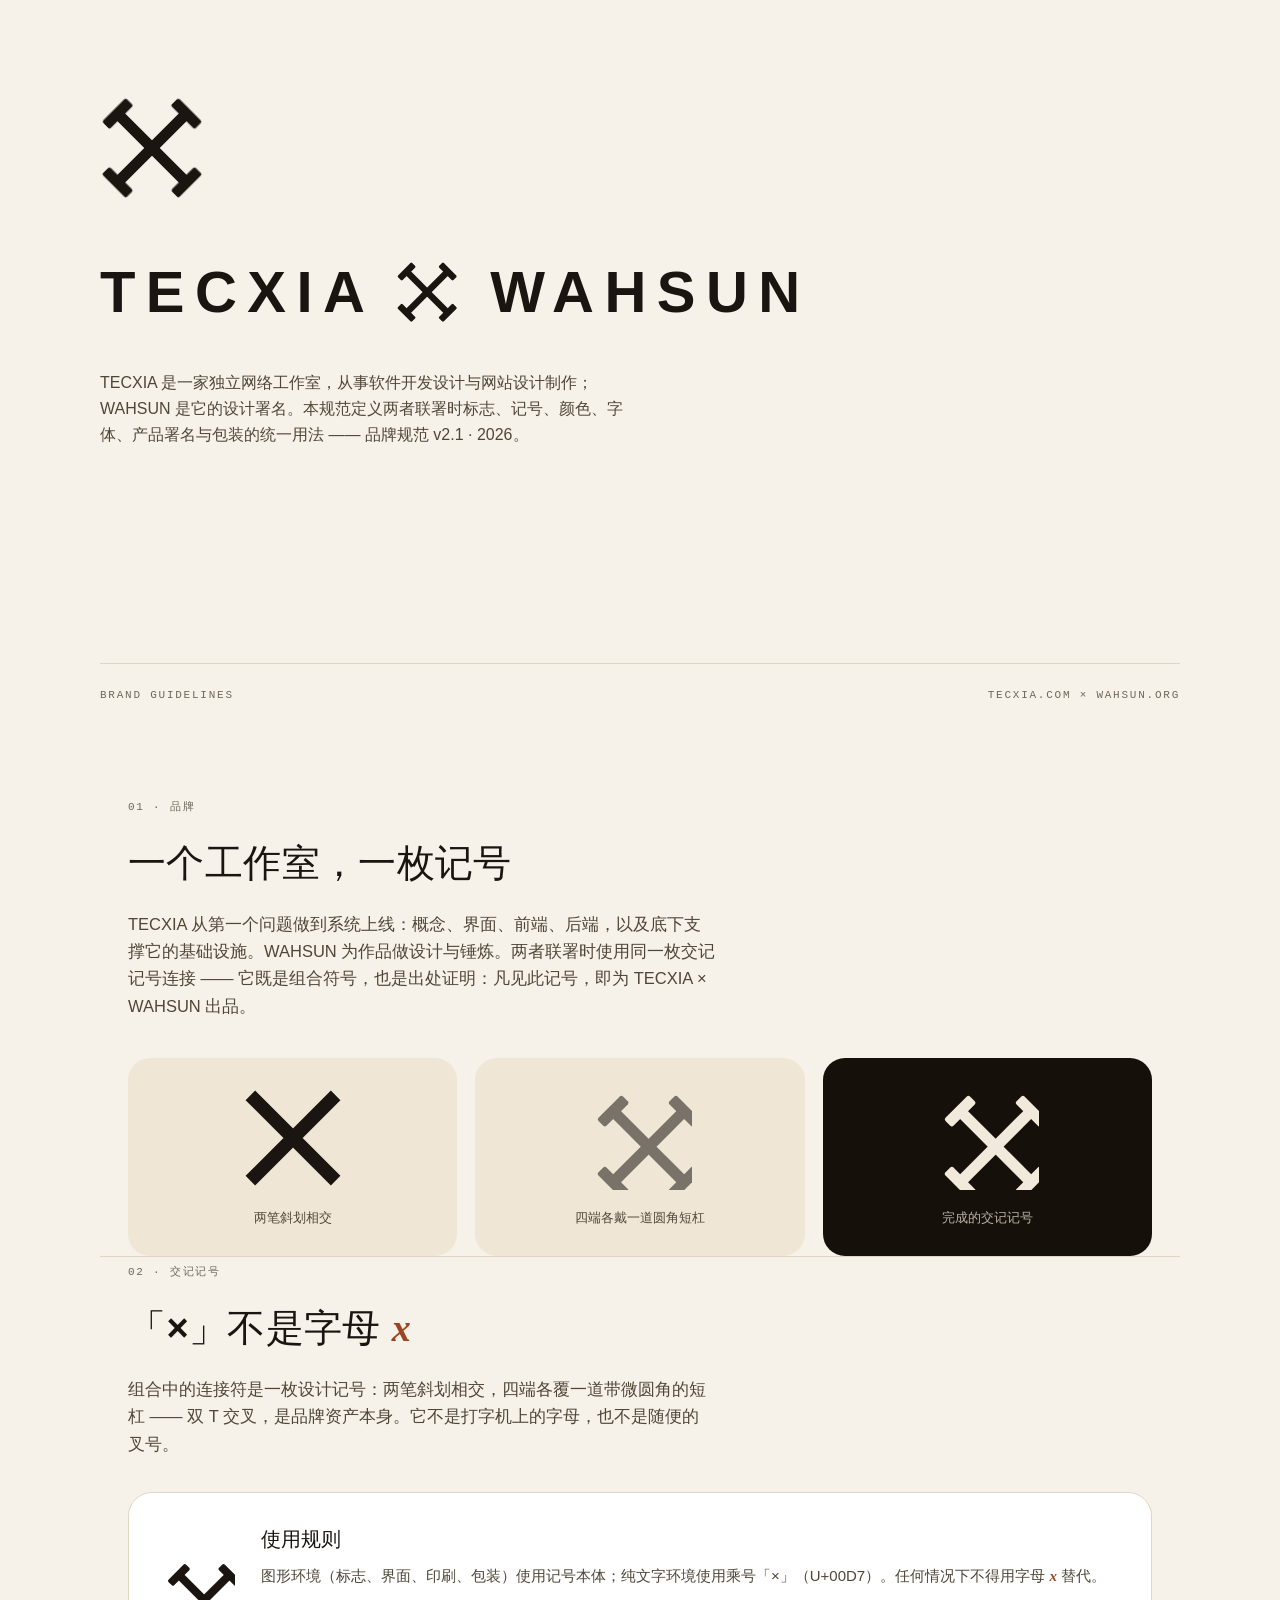
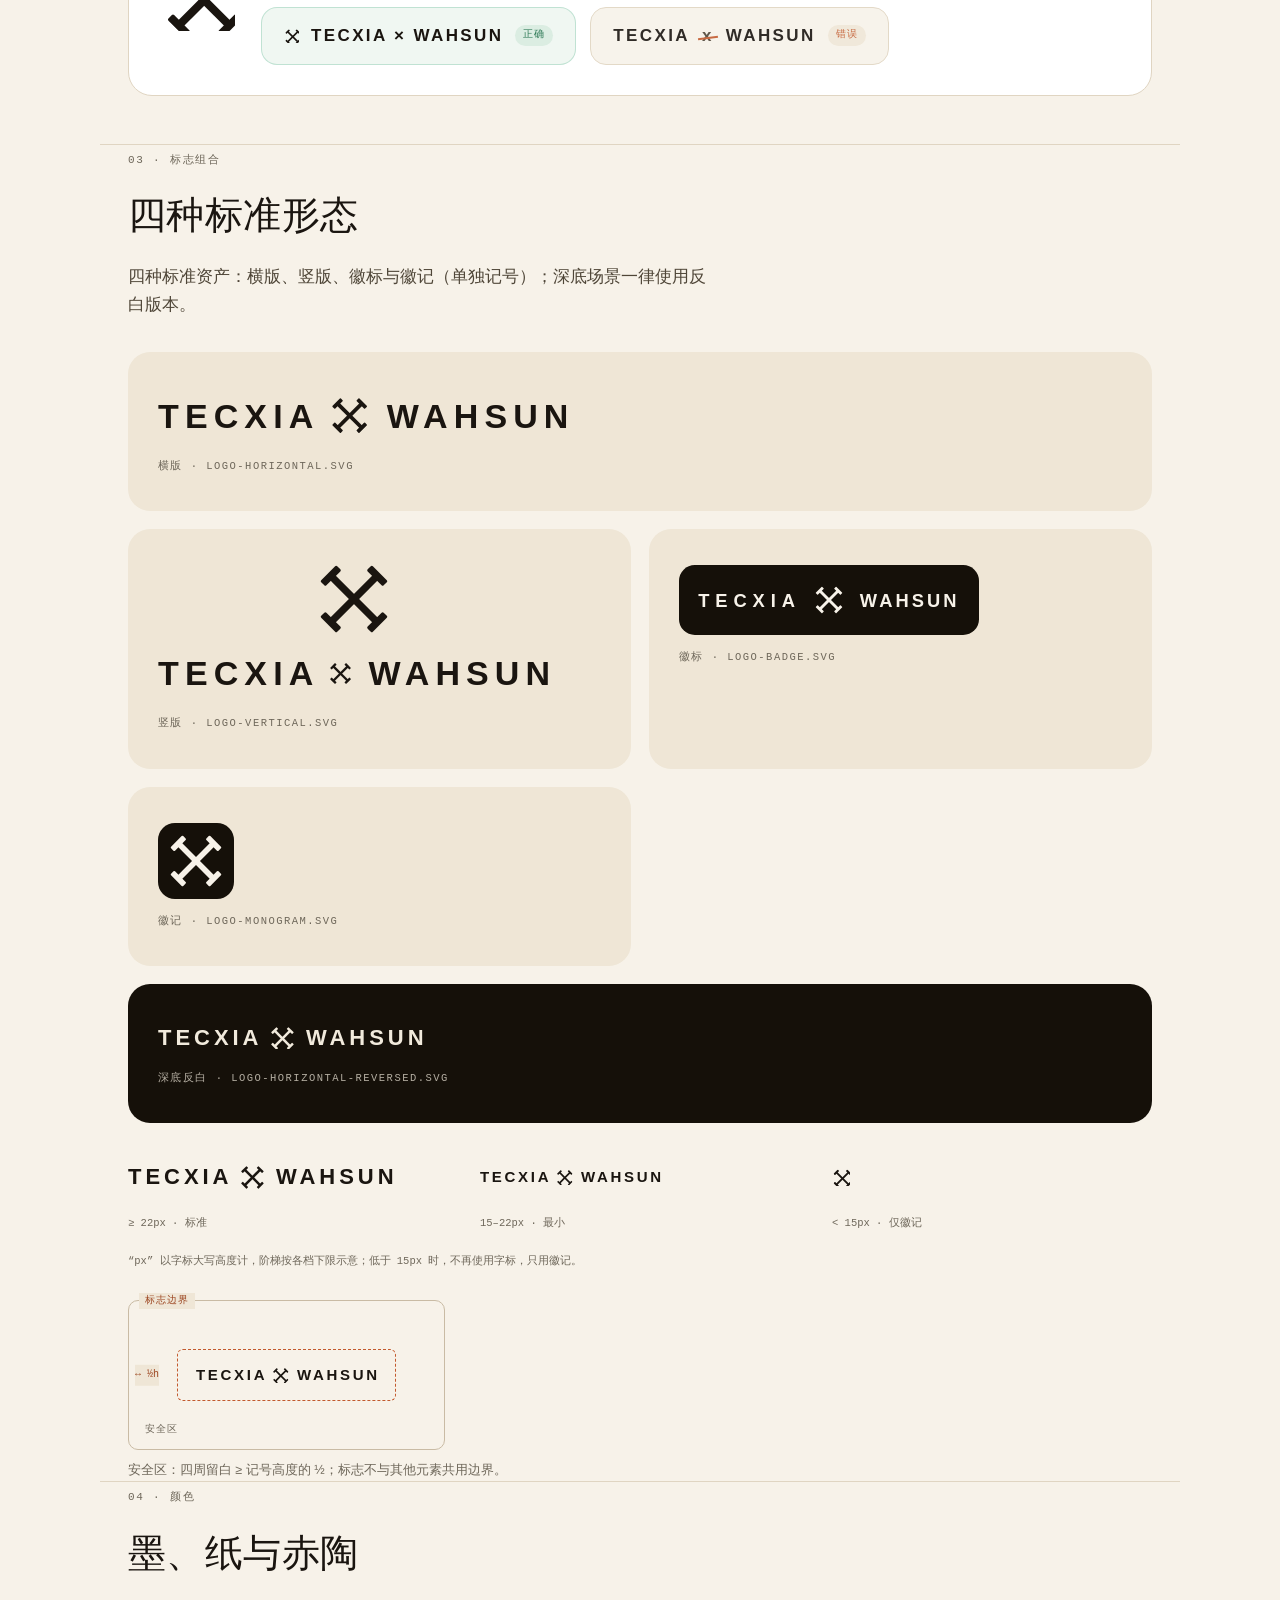
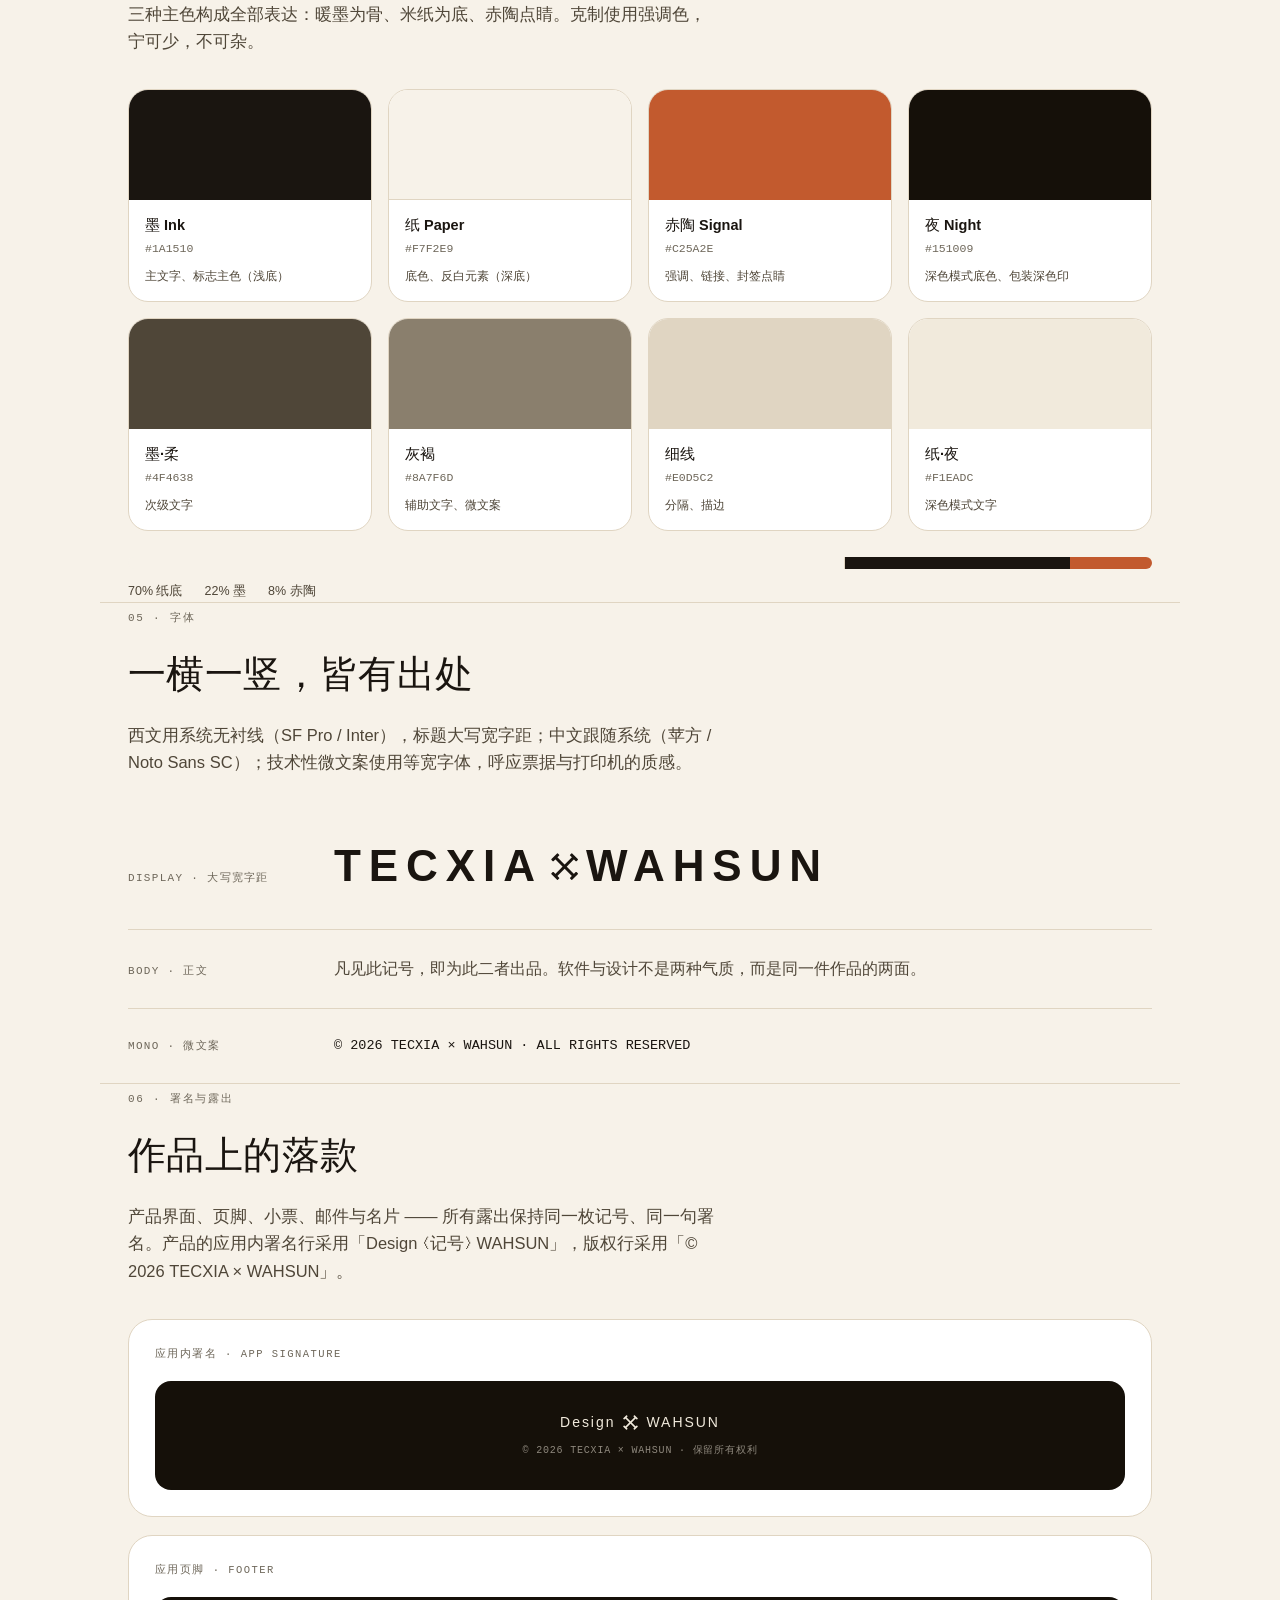
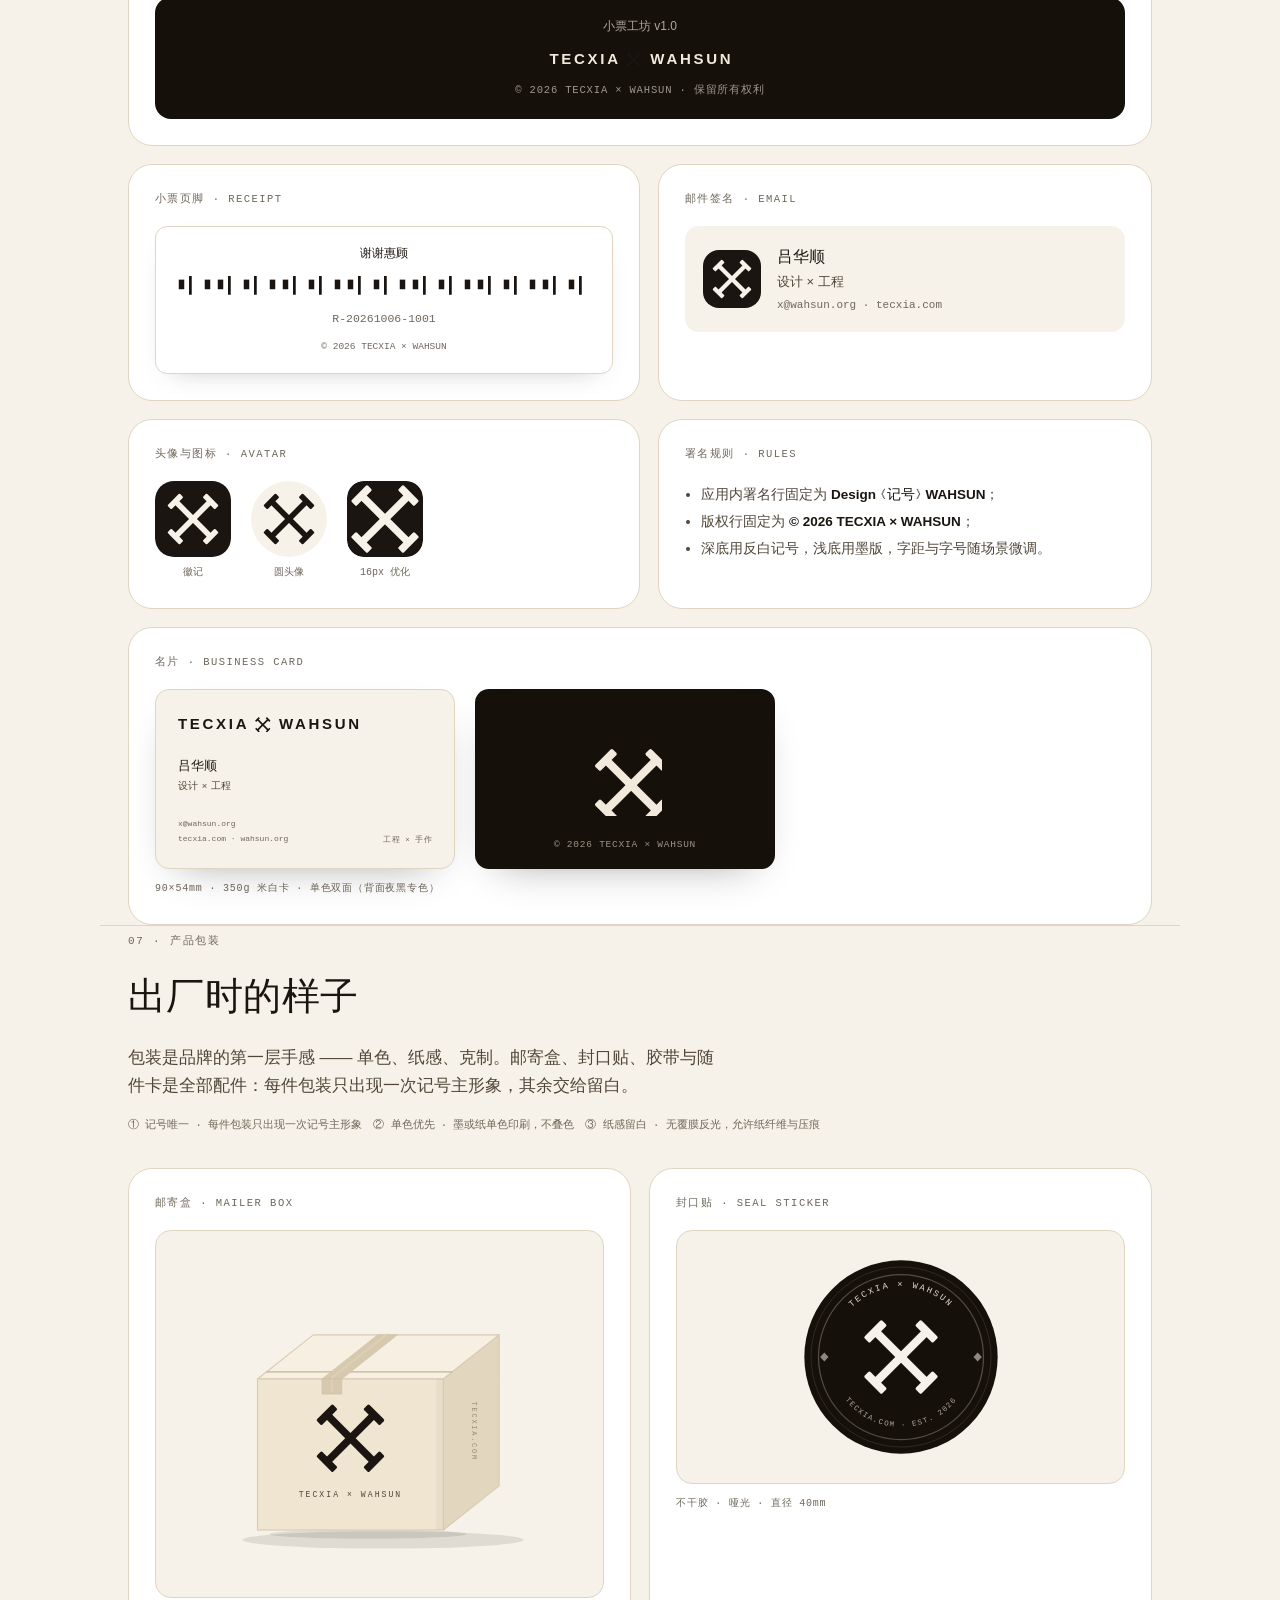
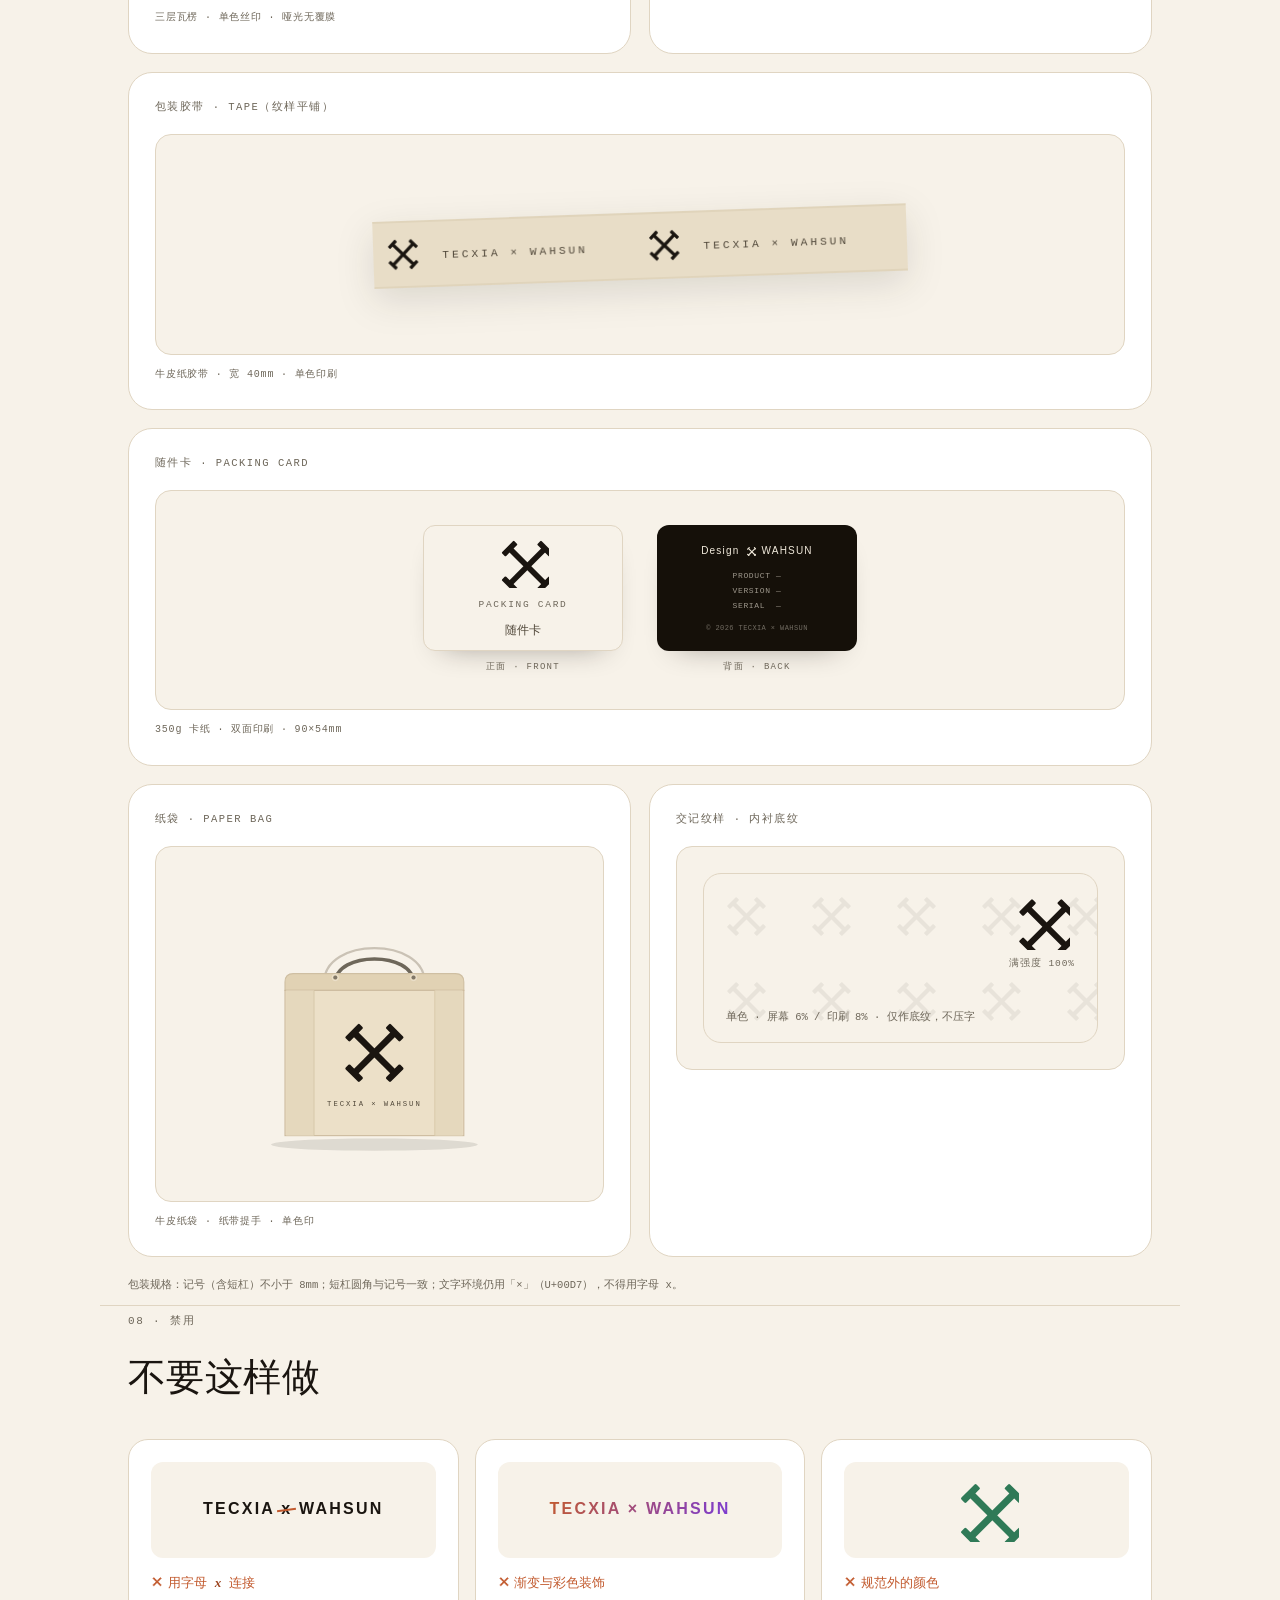
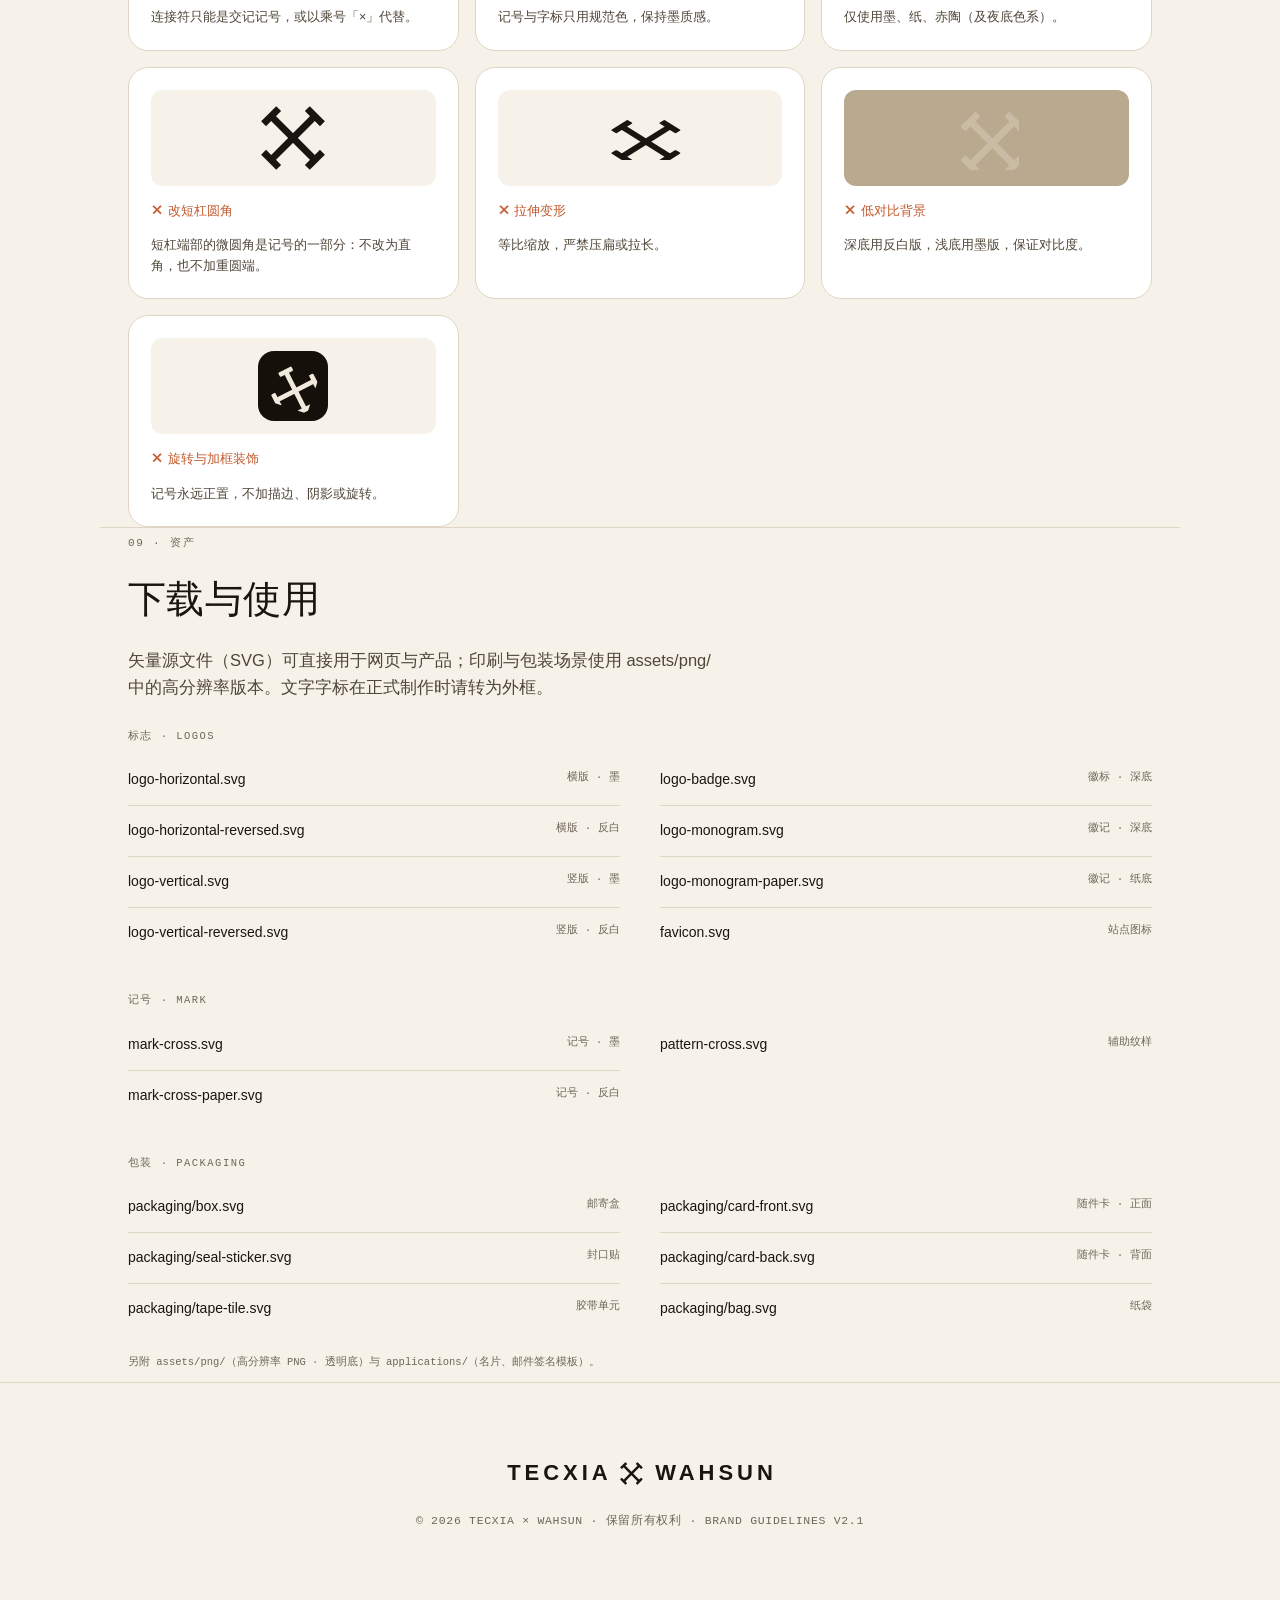
==== commit 66e4121c: "TECXIA × WAHSUN brand package v2.1: packaging rebuilt, business card fixed The box is a real 3/4 mai" ====
--- a/index.html
+++ b/index.html
@@ -161,14 +161,18 @@
 .icons-demo .ic{display:flex;flex-direction:column;gap:8px;align-items:center;font-family:var(--mono);font-size:10px;color:var(--mut)}
 .icons-demo .sq{width:76px;height:76px;border-radius:19px;overflow:hidden}
 .icons-demo .ci{width:76px;height:76px;border-radius:50%;overflow:hidden}
-.cards-demo{display:flex;gap:20px;flex-wrap:wrap}
+.cards-demo{display:flex;gap:20px;flex-wrap:wrap;align-items:flex-start}
 .bcard{width:300px;height:180px;border-radius:14px;position:relative;overflow:hidden;box-shadow:0 16px 40px -24px rgba(26,21,16,.45)}
 .bcard .pad{position:absolute;inset:22px}
 .bcard.front{background:var(--paper);border:1px solid var(--line)}
 .bcard.back{background:var(--night)}
 .bcard.back .tk{position:absolute;left:50%;top:50%;width:74px;height:74px;transform:translate(-50%,-50%);color:var(--pon)}
-.bcard .tag{position:absolute;left:22px;bottom:18px;font-family:var(--mono);font-size:9.5px;color:var(--mut);letter-spacing:.1em}
 .bcard .lnk{position:absolute;right:22px;bottom:18px;font-family:var(--mono);font-size:9.5px;color:var(--mut);letter-spacing:.08em}
+.bcard .vnm{font-size:13px;font-weight:600;line-height:1.3}
+.bcard .vrole{font-size:9.5px;color:var(--ink2);margin-top:3px;letter-spacing:.04em}
+.bcard .vfoot{display:flex;justify-content:space-between;align-items:flex-end;gap:10px}
+.bcard .vct{font-family:var(--mono);font-size:8px;color:var(--mut);line-height:1.9;white-space:nowrap}
+.bcard .vtag{font-family:var(--mono);font-size:7.5px;color:var(--mut);letter-spacing:.06em;white-space:nowrap}
 
 /* 产品包装 */
 .pkg-grid{display:grid;grid-template-columns:1fr 1fr;gap:18px}
@@ -177,18 +181,21 @@
 .pkg-card.wide{grid-column:1/-1}
 .pkg-fig{border-radius:16px;background:var(--paper);border:1px solid var(--line);padding:26px;display:flex;align-items:center;justify-content:center;min-height:240px}
 .pkg-fig svg{max-width:100%;height:auto}
+.pkg-note{font-family:var(--mono);font-size:10px;color:var(--mut);letter-spacing:.08em;margin-top:-6px}
 .tape-fig .strip{filter:drop-shadow(0 12px 18px rgba(26,21,16,.12))}
-.mini-cards{display:flex;gap:16px;flex-wrap:wrap;justify-content:center}
-.mini-card{width:158px;height:98px;border-radius:10px;display:flex;flex-direction:column;align-items:center;justify-content:center;gap:7px;box-shadow:0 12px 28px -20px rgba(26,21,16,.4)}
+.mini-cards{display:flex;gap:34px;flex-wrap:wrap;justify-content:center}
+.mini-col{display:flex;flex-direction:column;gap:9px;align-items:center}
+.mini-lab{font-family:var(--mono);font-size:9px;letter-spacing:.14em;color:var(--mut)}
+.mini-card{width:200px;height:126px;border-radius:12px;display:flex;flex-direction:column;align-items:center;justify-content:center;gap:9px;box-shadow:0 14px 30px -20px rgba(26,21,16,.45)}
 .mini-card.mcf{background:var(--paper);border:1px solid var(--line)}
 .mini-card.mcb{background:var(--night)}
-.mini-card.mcf .tk{width:40px;height:40px}
-.mini-card .mcf-t{font-family:var(--mono);font-size:9px;letter-spacing:.16em;color:var(--mut)}
-.mini-card .mcf-s{font-size:10.5px;color:var(--ink2)}
-.mini-card.mcb .mcb-row{color:var(--pon);font-size:9px;font-weight:500;letter-spacing:.12em;display:inline-flex;align-items:center;gap:5px}
-.mini-card.mcb .mcb-row .tk{width:9px;height:9px;color:var(--pon)}
-.mini-card.mcb .mcb-sn{font-family:var(--mono);font-size:7.5px;color:var(--pon);opacity:.62;letter-spacing:.08em;text-align:center;line-height:1.7}
-.mini-card.mcb .mcb-cr{font-family:var(--mono);font-size:6.5px;color:var(--pon);opacity:.42;letter-spacing:.06em}
+.mini-card.mcf .tk{width:52px;height:52px}
+.mini-card .mcf-t{font-family:var(--mono);font-size:9.5px;letter-spacing:.18em;color:var(--mut)}
+.mini-card .mcf-s{font-size:12px;color:var(--ink2)}
+.mini-card.mcb .mcb-row{color:var(--pon);font-size:10px;font-weight:500;letter-spacing:.12em;display:inline-flex;align-items:center;gap:6px}
+.mini-card.mcb .mcb-row .tk{width:10px;height:10px;color:var(--pon)}
+.mini-card.mcb .mcb-sn{font-family:var(--mono);font-size:8px;color:var(--pon);opacity:.62;letter-spacing:.08em;text-align:center;line-height:1.9}
+.mini-card.mcb .mcb-cr{font-family:var(--mono);font-size:7px;color:var(--pon);opacity:.42;letter-spacing:.06em}
 .wm{position:relative;border-radius:18px;background:var(--paper);border:1px solid var(--line);height:170px;overflow:hidden}
 .wm .pat{position:absolute;inset:0;background-image:url(assets/pattern-cross.svg);background-size:85px 85px;opacity:.9}
 .wm .txt{position:absolute;left:22px;bottom:16px;font-family:var(--mono);font-size:10.5px;color:#6E675A}
@@ -255,7 +262,9 @@
   </symbol>
   <pattern id="tapepat" x="0" y="36" width="280" height="72" patternUnits="userSpaceOnUse">
     <rect width="280" height="72" fill="#E8DDC7"/>
-    <g transform="translate(31.50,21.50) scale(0.2898)">
+    <line x1="0" y1="1" x2="280" y2="1" stroke="#D8CBB2" stroke-width="1.5" opacity="0.7"/>
+    <line x1="0" y1="71" x2="280" y2="71" stroke="#D8CBB2" stroke-width="1.5" opacity="0.7"/>
+    <g transform="translate(32.36,22.36) scale(0.2728)">
       <g fill="none" stroke="#1A1510" stroke-width="13" stroke-linecap="butt"><path d="M9 9 L91 91"/><path d="M91 9 L9 91"/></g>
       <g fill="#1A1510">
         <rect x="-20" y="-6.5" width="40" height="13" rx="2.6" transform="translate(9,9) rotate(-45)"/>
@@ -264,7 +273,7 @@
         <rect x="-20" y="-6.5" width="40" height="13" rx="2.6" transform="translate(9,91) rotate(45)"/>
       </g>
     </g>
-    <text x="86" y="41" font-family="'SF Mono',ui-monospace,Menlo,monospace" font-size="12.5" letter-spacing="3.5" fill="#4F4638">TECXIA × WAHSUN</text>
+    <text x="88" y="41.5" font-family="'SF Mono',ui-monospace,Menlo,monospace" font-size="12" letter-spacing="3.2" fill="#4F4638">TECXIA × WAHSUN</text>
   </pattern>
 </svg>
 
@@ -284,7 +293,7 @@
     </g>
   </svg>
   <span class="lockup xl"><span class="w">TECXIA</span><svg class="tk g"><use href="#tk"/></svg><span class="w">WAHSUN</span></span>
-  <p class="hero-sub">TECXIA 是一家独立网络工作室，从事软件开发设计与网站设计制作；WAHSUN 是它的设计署名。本规范定义两者联署时标志、记号、颜色、字体、产品署名与包装的统一用法 —— 品牌规范 v2.0 · 2026。</p>
+  <p class="hero-sub">TECXIA 是一家独立网络工作室，从事软件开发设计与网站设计制作；WAHSUN 是它的设计署名。本规范定义两者联署时标志、记号、颜色、字体、产品署名与包装的统一用法 —— 品牌规范 v2.1 · 2026。</p>
   <div class="hero-meta">
     <span class="eyebrow">Brand Guidelines</span>
     <span class="eyebrow">TECXIA.COM × WAHSUN.ORG</span>
@@ -500,15 +509,22 @@
         <div class="bcard front">
           <div class="pad" style="display:flex;flex-direction:column;justify-content:space-between">
             <span class="lockup sm"><span class="w">TECXIA</span><svg class="tk g"><use href="#tk"/></svg><span class="w">WAHSUN</span></span>
-            <span style="font-family:var(--mono);font-size:10px;color:var(--mut);letter-spacing:.14em">工程 × 手作 · CRAFTED END TO END</span>
+            <div>
+              <div class="vnm">吕华顺</div>
+              <div class="vrole">设计 × 工程</div>
+            </div>
+            <div class="vfoot">
+              <span class="vct">x@wahsun.org<br>tecxia.com · wahsun.org</span>
+              <span class="vtag">工程 × 手作</span>
+            </div>
           </div>
-          <span class="lnk">TECXIA.COM · WAHSUN.ORG</span>
         </div>
         <div class="bcard back">
           <svg class="tk" viewBox="-10 -10 120 120"><use href="#tk"/></svg>
           <span class="lnk" style="color:#F1EADC;opacity:.6;right:auto;left:50%;transform:translateX(-50%);bottom:16px">© 2026 TECXIA × WAHSUN</span>
         </div>
       </div>
+      <span class="pkg-note">90×54mm · 350g 米白卡 · 单色双面（背面夜黑专色）</span>
     </div>
   </div>
 </section>
@@ -525,25 +541,42 @@
     <div class="pkg-card">
       <span class="cap">邮寄盒 · mailer box</span>
       <div class="pkg-fig">
-        <svg viewBox="0 0 640 420" style="width:100%;max-width:400px" role="img" aria-label="邮寄盒">
-          <ellipse cx="320" cy="378" rx="228" ry="13" fill="#1A1510" opacity="0.08"/>
-          <rect x="120" y="70" width="400" height="290" rx="10" fill="#F2EADA" stroke="#DFD3BE" stroke-width="2"/>
-          <line x1="120" y1="150" x2="520" y2="150" stroke="#DFD3BE" stroke-width="2"/>
-          <rect x="295" y="70" width="50" height="80" fill="#E7DBC3" opacity="0.9"/>
-          <g transform="translate(264.60,194.60) scale(1.108)"><g fill="none" stroke="#1A1510" stroke-width="13" stroke-linecap="butt"><path d="M9 9 L91 91"/><path d="M91 9 L9 91"/></g><g fill="#1A1510"><rect x="-20" y="-6.5" width="40" height="13" rx="2.6" transform="translate(9,9) rotate(-45)"/><rect x="-20" y="-6.5" width="40" height="13" rx="2.6" transform="translate(91,91) rotate(-45)"/><rect x="-20" y="-6.5" width="40" height="13" rx="2.6" transform="translate(91,9) rotate(45)"/><rect x="-20" y="-6.5" width="40" height="13" rx="2.6" transform="translate(9,91) rotate(45)"/></g></g>
-          <text x="320" y="338" text-anchor="middle" font-family="'SF Mono',ui-monospace,Menlo,monospace" font-size="15" letter-spacing="4" fill="#4F4638">TECXIA × WAHSUN</text>
+        <svg viewBox="0 0 680 540" style="width:100%;max-width:460px" role="img" aria-label="邮寄盒">
+          <ellipse cx="346" cy="487" rx="242" ry="15" fill="#1A1510" opacity="0.10"/>
+          <ellipse cx="320" cy="477" rx="170" ry="8" fill="#1A1510" opacity="0.10"/>
+          <path d="M130 210 L226 134 L546 134 L450 210 Z" fill="#F7F0E2" stroke="#D9CCB4" stroke-width="2" stroke-linejoin="round"/>
+          <path d="M450 210 L546 134 L546 394 L450 470 Z" fill="#E2D6BE" stroke="#D9CCB4" stroke-width="2" stroke-linejoin="round"/>
+          <line x1="145.4" y1="197.8" x2="465.4" y2="197.8" stroke="#C2B498" stroke-width="1.8"/>
+          <rect x="130" y="210" width="320" height="260" fill="#EFE5D0" stroke="#D9CCB4" stroke-width="2"/>
+          <rect x="438" y="210" width="12" height="260" fill="#1A1510" opacity="0.035"/>
+          <polygon points="241,210 275,210 371,134 337,134" fill="#D6C9AE" stroke="#CBBEA3" stroke-width="1"/>
+          <polygon points="241,210 275,210 275,236 241,236" fill="#D6C9AE" stroke="#CBBEA3" stroke-width="1"/>
+          <line x1="258" y1="232" x2="258" y2="212" stroke="#E4D8C0" stroke-width="3" stroke-linecap="round" opacity="0.5"/>
+          <line x1="258" y1="208" x2="354" y2="132" stroke="#E4D8C0" stroke-width="3" stroke-linecap="round" opacity="0.5"/>
+          <g transform="translate(240.56,262.56) scale(0.9888)"><g stroke="#1A1510" stroke-width="13" fill="none" stroke-linecap="butt"><path d="M9 9 L91 91"/><path d="M91 9 L9 91"/></g><g fill="#1A1510"><rect x="-20" y="-6.5" width="40" height="13" rx="2.6" transform="translate(9,9) rotate(-45)"/><rect x="-20" y="-6.5" width="40" height="13" rx="2.6" transform="translate(91,91) rotate(-45)"/><rect x="-20" y="-6.5" width="40" height="13" rx="2.6" transform="translate(91,9) rotate(45)"/><rect x="-20" y="-6.5" width="40" height="13" rx="2.6" transform="translate(9,91) rotate(45)"/></g></g>
+          <text x="290" y="414" text-anchor="middle" font-family="'SF Mono', ui-monospace, Menlo, monospace" font-size="14" letter-spacing="3.5" fill="#4F4638">TECXIA × WAHSUN</text>
+          <text transform="rotate(90 499 300)" x="499" y="300" text-anchor="middle" font-family="'SF Mono', ui-monospace, Menlo, monospace" font-size="12" letter-spacing="3" fill="#8A7F6D" opacity="0.85">TECXIA.COM</text>
         </svg>
       </div>
+      <span class="pkg-note">三层瓦楞 · 单色丝印 · 哑光无覆膜</span>
     </div>
     <div class="pkg-card">
       <span class="cap">封口贴 · seal sticker</span>
       <div class="pkg-fig">
-        <svg viewBox="0 0 240 240" style="width:100%;max-width:190px" role="img" aria-label="封口贴">
+        <svg viewBox="0 0 240 240" style="width:100%;max-width:200px" role="img" aria-label="封口贴">
           <circle cx="120" cy="120" r="116" fill="#151009"/>
-          <circle cx="120" cy="120" r="103" fill="none" stroke="#F1EADC" stroke-width="1.5" opacity="0.28"/>
-          <g transform="translate(72.30,72.30) scale(0.9546)"><g fill="none" stroke="#F7F2E9" stroke-width="13" stroke-linecap="butt"><path d="M9 9 L91 91"/><path d="M91 9 L9 91"/></g><g fill="#F7F2E9"><rect x="-20" y="-6.5" width="40" height="13" rx="2.6" transform="translate(9,9) rotate(-45)"/><rect x="-20" y="-6.5" width="40" height="13" rx="2.6" transform="translate(91,91) rotate(-45)"/><rect x="-20" y="-6.5" width="40" height="13" rx="2.6" transform="translate(91,9) rotate(45)"/><rect x="-20" y="-6.5" width="40" height="13" rx="2.6" transform="translate(9,91) rotate(45)"/></g></g>
+          <circle cx="120" cy="120" r="108" fill="none" stroke="#F1EADC" stroke-width="1" opacity="0.14"/>
+          <circle cx="120" cy="120" r="99" fill="none" stroke="#F1EADC" stroke-width="1.5" opacity="0.28"/>
+          <path id="seal-top" d="M47.3 78 A84 84 0 0 1 192.7 78" fill="none"/>
+          <path id="seal-bot" d="M46.9 161.4 A84 84 0 0 0 193.1 161.4" fill="none"/>
+          <text font-family="'SF Mono',ui-monospace,Menlo,monospace" font-size="10.5" letter-spacing="2.4" fill="#F1EADC" opacity="0.92"><textPath href="#seal-top" startOffset="50%" text-anchor="middle">TECXIA × WAHSUN</textPath></text>
+          <text font-family="'SF Mono',ui-monospace,Menlo,monospace" font-size="9" letter-spacing="1.6" fill="#F1EADC" opacity="0.7"><textPath href="#seal-bot" startOffset="50%" text-anchor="middle">TECXIA.COM · EST. 2026</textPath></text>
+          <path d="M212 114.5 L217 120 L212 125.5 L207 120 Z" fill="#F1EADC" opacity="0.55"/>
+          <path d="M28 114.5 L33 120 L28 125.5 L23 120 Z" fill="#F1EADC" opacity="0.55"/>
+          <g transform="translate(82.50,82.50) scale(0.75)"><g fill="none" stroke="#F7F2E9" stroke-width="13" stroke-linecap="butt"><path d="M9 9 L91 91"/><path d="M91 9 L9 91"/></g><g fill="#F7F2E9"><rect x="-20" y="-6.5" width="40" height="13" rx="2.6" transform="translate(9,9) rotate(-45)"/><rect x="-20" y="-6.5" width="40" height="13" rx="2.6" transform="translate(91,91) rotate(-45)"/><rect x="-20" y="-6.5" width="40" height="13" rx="2.6" transform="translate(91,9) rotate(45)"/><rect x="-20" y="-6.5" width="40" height="13" rx="2.6" transform="translate(9,91) rotate(45)"/></g></g>
         </svg>
       </div>
+      <span class="pkg-note">不干胶 · 哑光 · 直径 40mm</span>
     </div>
     <div class="pkg-card wide">
       <span class="cap">包装胶带 · tape（纹样平铺）</span>
@@ -552,36 +585,54 @@
           <g transform="rotate(-2 300 70)"><rect x="14" y="36" width="572" height="72" fill="url(#tapepat)"/></g>
         </svg>
       </div>
+      <span class="pkg-note">牛皮纸胶带 · 宽 40mm · 单色印刷</span>
     </div>
     <div class="pkg-card wide">
       <span class="cap">随件卡 · packing card</span>
       <div class="pkg-fig" style="min-height:0;padding:34px 26px">
         <div class="mini-cards">
-          <div class="mini-card mcf">
-            <svg class="tk" viewBox="-10 -10 120 120"><use href="#tk"/></svg>
-            <span class="mcf-t">PACKING CARD</span>
-            <span class="mcf-s">随件卡</span>
+          <div class="mini-col">
+            <div class="mini-card mcf">
+              <svg class="tk" viewBox="-10 -10 120 120"><use href="#tk"/></svg>
+              <span class="mcf-t">PACKING CARD</span>
+              <span class="mcf-s">随件卡</span>
+            </div>
+            <span class="mini-lab">正面 · FRONT</span>
           </div>
-          <div class="mini-card mcb">
-            <span class="mcb-row">Design <svg class="tk" viewBox="-10 -10 120 120"><use href="#tk"/></svg> WAHSUN</span>
-            <span class="mcb-sn">PRODUCT —<br>VERSION —<br>SERIAL —</span>
-            <span class="mcb-cr">© 2026 TECXIA × WAHSUN</span>
+          <div class="mini-col">
+            <div class="mini-card mcb">
+              <span class="mcb-row">Design <svg class="tk" viewBox="-10 -10 120 120"><use href="#tk"/></svg> WAHSUN</span>
+              <span class="mcb-sn">PRODUCT —<br>VERSION —<br>SERIAL&nbsp;&nbsp;—</span>
+              <span class="mcb-cr">© 2026 TECXIA × WAHSUN</span>
+            </div>
+            <span class="mini-lab">背面 · BACK</span>
           </div>
         </div>
       </div>
+      <span class="pkg-note">350g 卡纸 · 双面印刷 · 90×54mm</span>
     </div>
     <div class="pkg-card">
       <span class="cap">纸袋 · paper bag</span>
       <div class="pkg-fig">
-        <svg viewBox="0 0 640 420" style="width:100%;max-width:340px" role="img" aria-label="纸袋">
-          <ellipse cx="320" cy="378" rx="200" ry="12" fill="#1A1510" opacity="0.08"/>
-          <path d="M235 132 C235 62, 405 62, 405 132" fill="none" stroke="#6E675A" stroke-width="7" stroke-linecap="round"/>
-          <rect x="150" y="130" width="340" height="28" fill="#E3D7BF" stroke="#D8CBB2" stroke-width="2"/>
-          <rect x="150" y="158" width="340" height="206" fill="#EFE5D2" stroke="#D8CBB2" stroke-width="2"/>
-          <g transform="translate(268.86,197.86) scale(1.0228)"><g fill="none" stroke="#1A1510" stroke-width="13" stroke-linecap="butt"><path d="M9 9 L91 91"/><path d="M91 9 L9 91"/></g><g fill="#1A1510"><rect x="-20" y="-6.5" width="40" height="13" rx="2.6" transform="translate(9,9) rotate(-45)"/><rect x="-20" y="-6.5" width="40" height="13" rx="2.6" transform="translate(91,91) rotate(-45)"/><rect x="-20" y="-6.5" width="40" height="13" rx="2.6" transform="translate(91,9) rotate(45)"/><rect x="-20" y="-6.5" width="40" height="13" rx="2.6" transform="translate(9,91) rotate(45)"/></g></g>
-          <text x="320" y="342" text-anchor="middle" font-family="'SF Mono',ui-monospace,Menlo,monospace" font-size="14" letter-spacing="4" fill="#4F4638">TECXIA.COM</text>
+        <svg viewBox="0 0 680 540" style="width:100%;max-width:380px" role="img" aria-label="纸袋">
+          <ellipse cx="330" cy="486" rx="185" ry="11" fill="#1A1510" opacity="0.11"/>
+          <path d="M240 196 C240 114 420 114 420 196" fill="none" stroke="#8A7F6D" stroke-width="4" stroke-linecap="round" opacity="0.42"/>
+          <path d="M260 196 C260 140 400 140 400 196" fill="none" stroke="#6E675A" stroke-width="6.5" stroke-linecap="round"/>
+          <path d="M170 195 Q170 180 185 180 L475 180 Q490 180 490 195 L490 210 L170 210 Z" fill="#E1D2B4" stroke="#CFBFA2" stroke-width="2"/>
+          <circle cx="260" cy="187" r="5.6" fill="none" stroke="#F5EFE3" stroke-width="1.3" opacity="0.75"/>
+          <circle cx="260" cy="187" r="3.6" fill="#6E675A" opacity="0.85"/>
+          <circle cx="400" cy="187" r="5.6" fill="none" stroke="#F5EFE3" stroke-width="1.3" opacity="0.75"/>
+          <circle cx="400" cy="187" r="3.6" fill="#6E675A" opacity="0.85"/>
+          <rect x="170" y="210" width="320" height="260" fill="#ECE0C8" stroke="#CDBB9E" stroke-width="2"/>
+          <rect x="172" y="210" width="50" height="260" fill="#E5D8BD"/>
+          <rect x="438" y="210" width="50" height="260" fill="#E5D8BD"/>
+          <line x1="222" y1="210" x2="222" y2="470" stroke="#D3C3A3" stroke-width="1.5" opacity="0.85"/>
+          <line x1="438" y1="210" x2="438" y2="470" stroke="#D3C3A3" stroke-width="1.5" opacity="0.85"/>
+          <g transform="translate(285.68,277.68) scale(0.8865)"><g stroke="#1A1510" stroke-width="13" fill="none" stroke-linecap="butt"><path d="M9 9 L91 91"/><path d="M91 9 L9 91"/></g><g fill="#1A1510"><rect x="-20" y="-6.5" width="40" height="13" rx="2.6" transform="translate(9,9) rotate(-45)"/><rect x="-20" y="-6.5" width="40" height="13" rx="2.6" transform="translate(91,91) rotate(-45)"/><rect x="-20" y="-6.5" width="40" height="13" rx="2.6" transform="translate(91,9) rotate(45)"/><rect x="-20" y="-6.5" width="40" height="13" rx="2.6" transform="translate(9,91) rotate(45)"/></g></g>
+          <text x="330" y="417" text-anchor="middle" font-family="'SF Mono', ui-monospace, Menlo, monospace" font-size="13" letter-spacing="3.5" fill="#4F4638">TECXIA × WAHSUN</text>
         </svg>
       </div>
+      <span class="pkg-note">牛皮纸袋 · 纸带提手 · 单色印</span>
     </div>
     <div class="pkg-card">
       <span class="cap">交记纹样 · 内衬底纹</span>
@@ -683,7 +734,8 @@
         <div class="asset-row"><a href="assets/packaging/tape-tile.svg">packaging/tape-tile.svg</a><span class="sz">胶带单元</span></div>
       </div>
       <div>
-        <div class="asset-row"><a href="assets/packaging/card-back.svg">packaging/card-back.svg</a><span class="sz">随件卡</span></div>
+        <div class="asset-row"><a href="assets/packaging/card-front.svg">packaging/card-front.svg</a><span class="sz">随件卡 · 正面</span></div>
+        <div class="asset-row"><a href="assets/packaging/card-back.svg">packaging/card-back.svg</a><span class="sz">随件卡 · 背面</span></div>
         <div class="asset-row"><a href="assets/packaging/bag.svg">packaging/bag.svg</a><span class="sz">纸袋</span></div>
       </div>
     </div>
@@ -696,7 +748,7 @@
 <footer>
   <div class="wrap foot-inner">
     <span class="lockup md"><span class="w">TECXIA</span><svg class="tk g"><use href="#tk"/></svg><span class="w">WAHSUN</span></span>
-    <span class="foot-cr">© 2026 TECXIA × WAHSUN · 保留所有权利 · BRAND GUIDELINES V2.0</span>
+    <span class="foot-cr">© 2026 TECXIA × WAHSUN · 保留所有权利 · BRAND GUIDELINES V2.1</span>
   </div>
 </footer>
 
